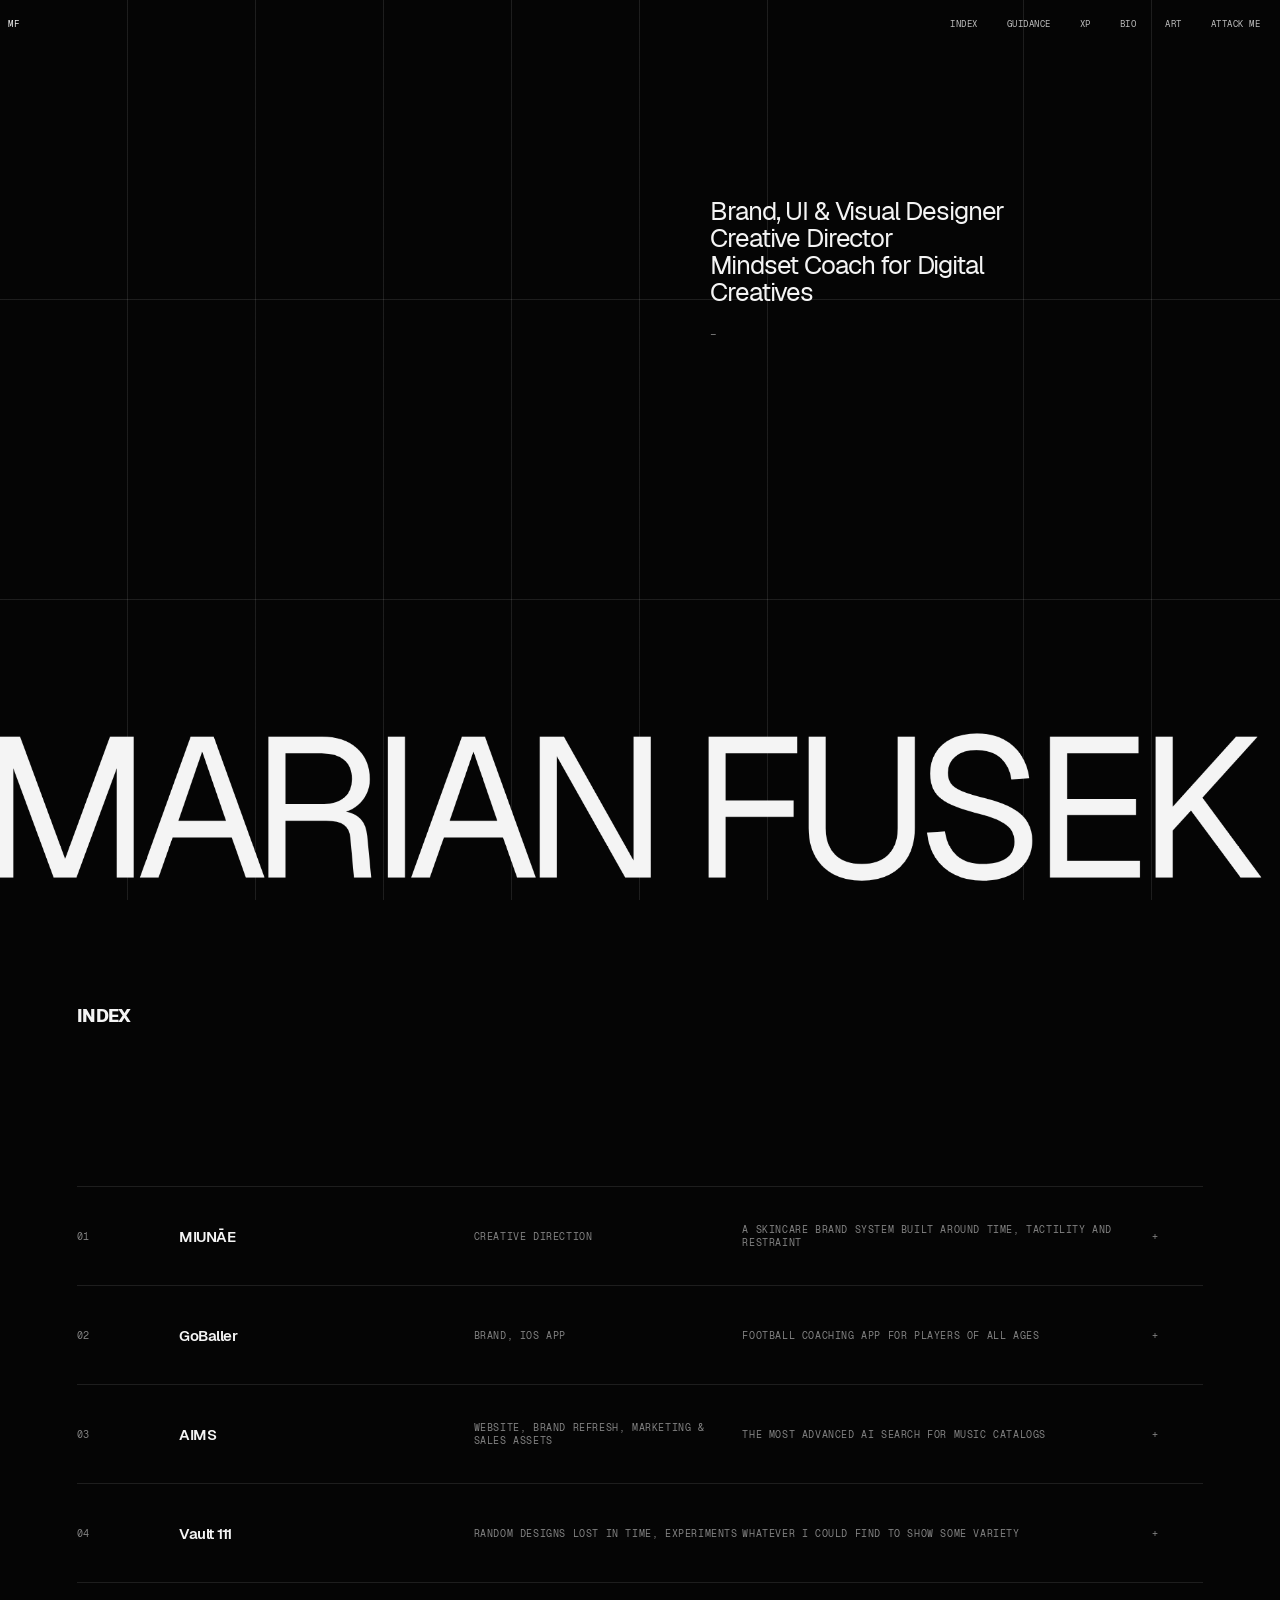
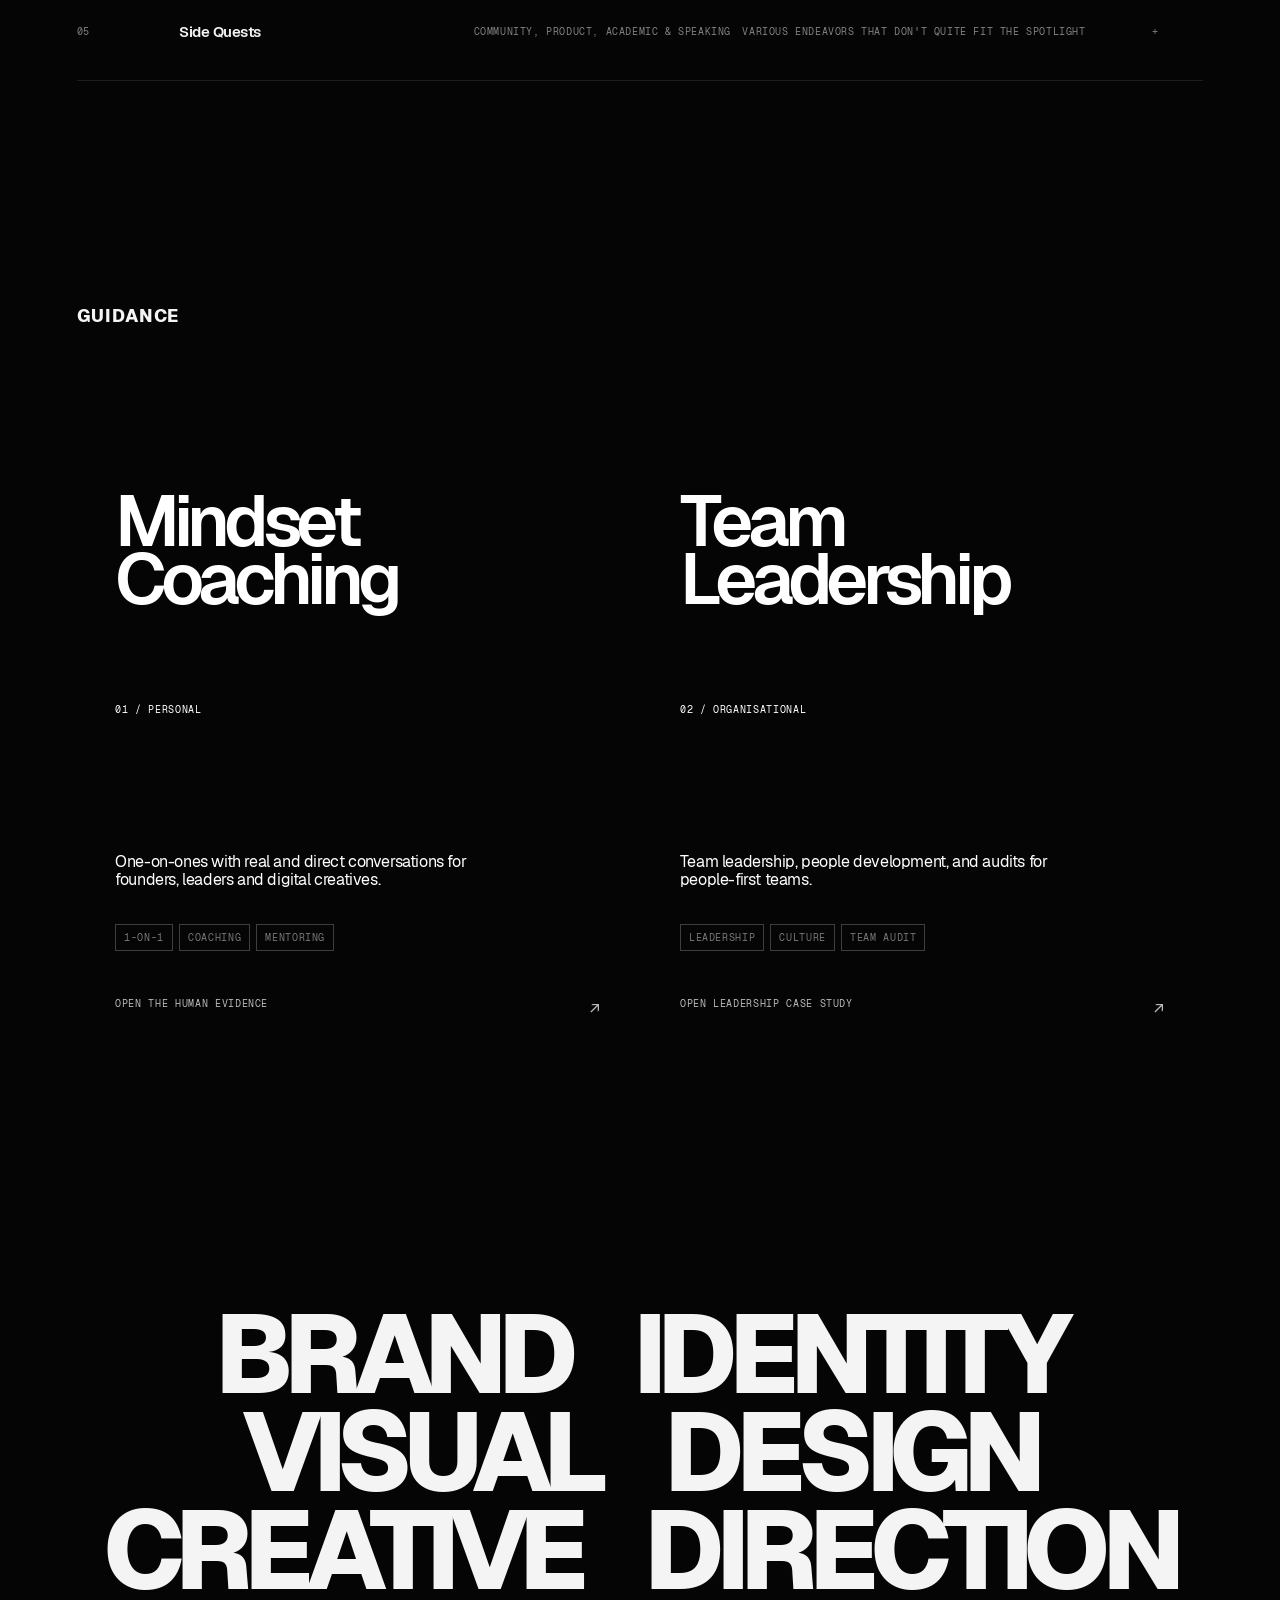
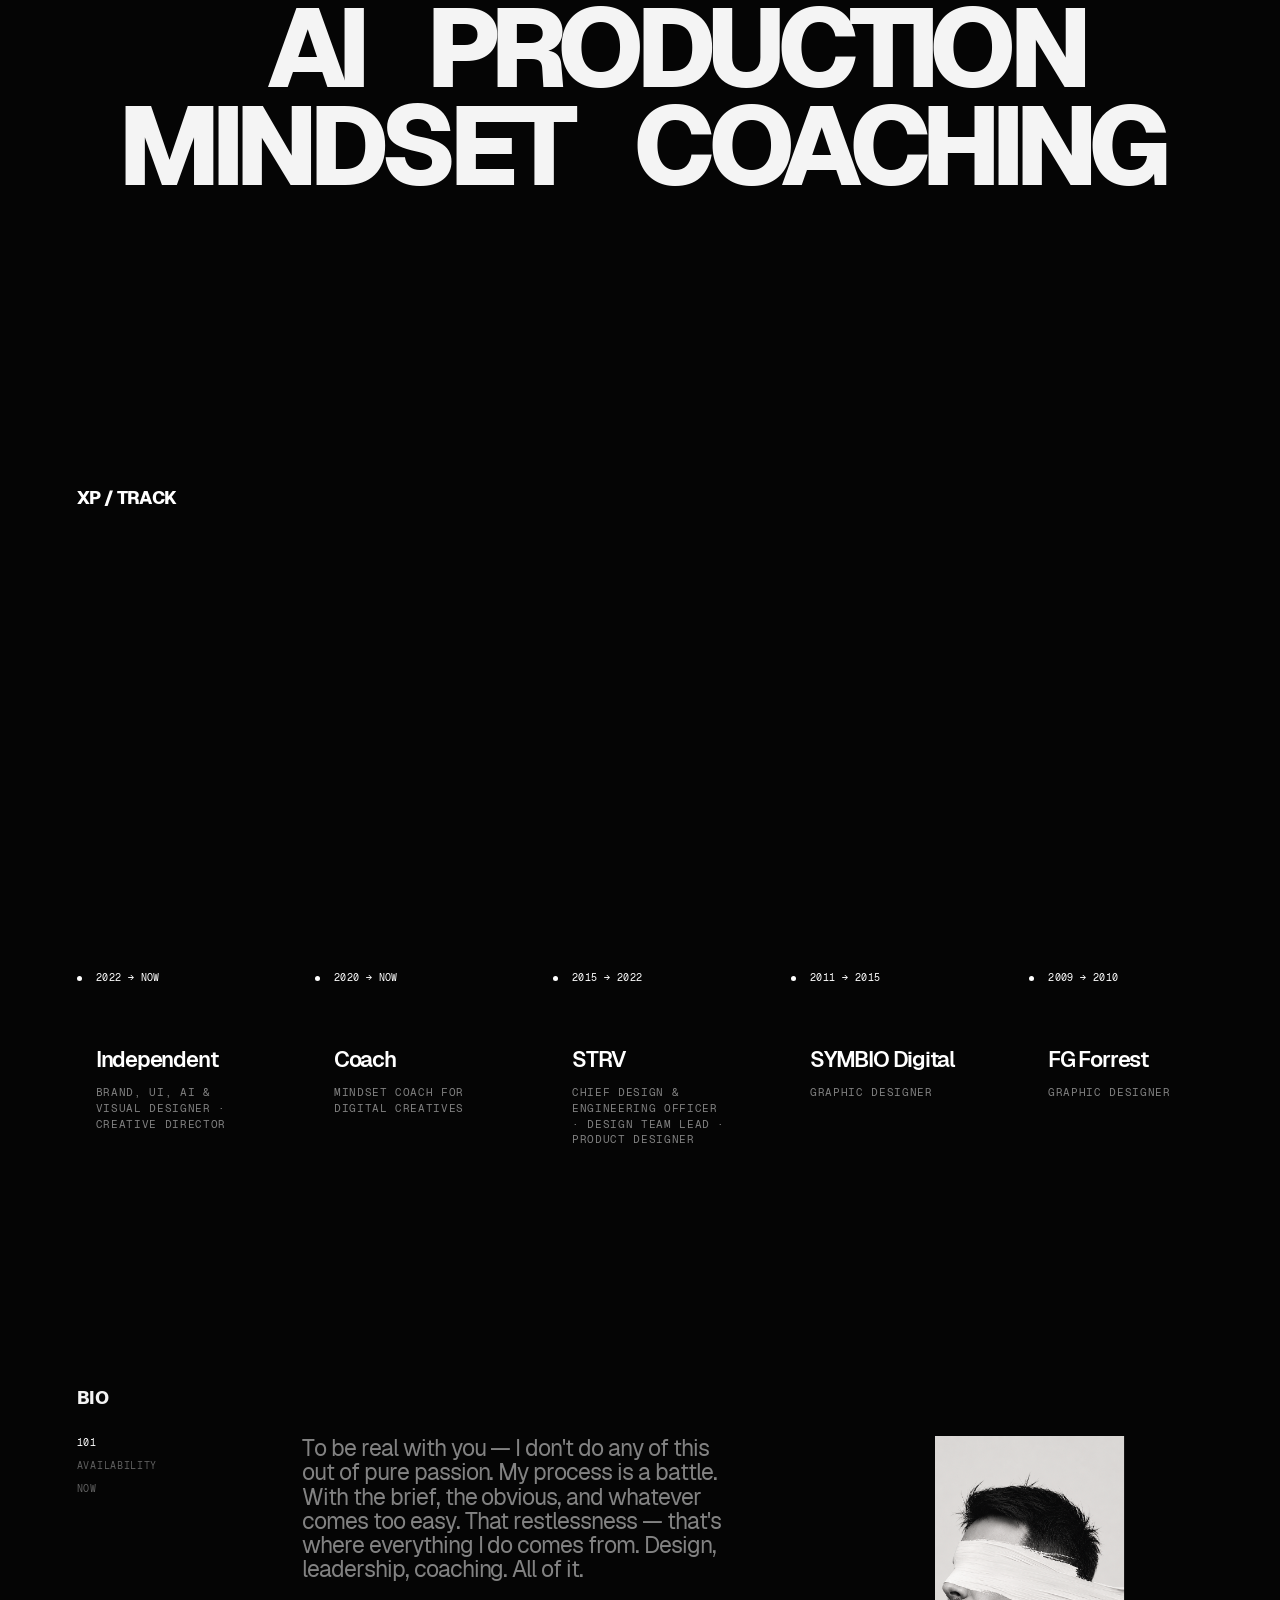
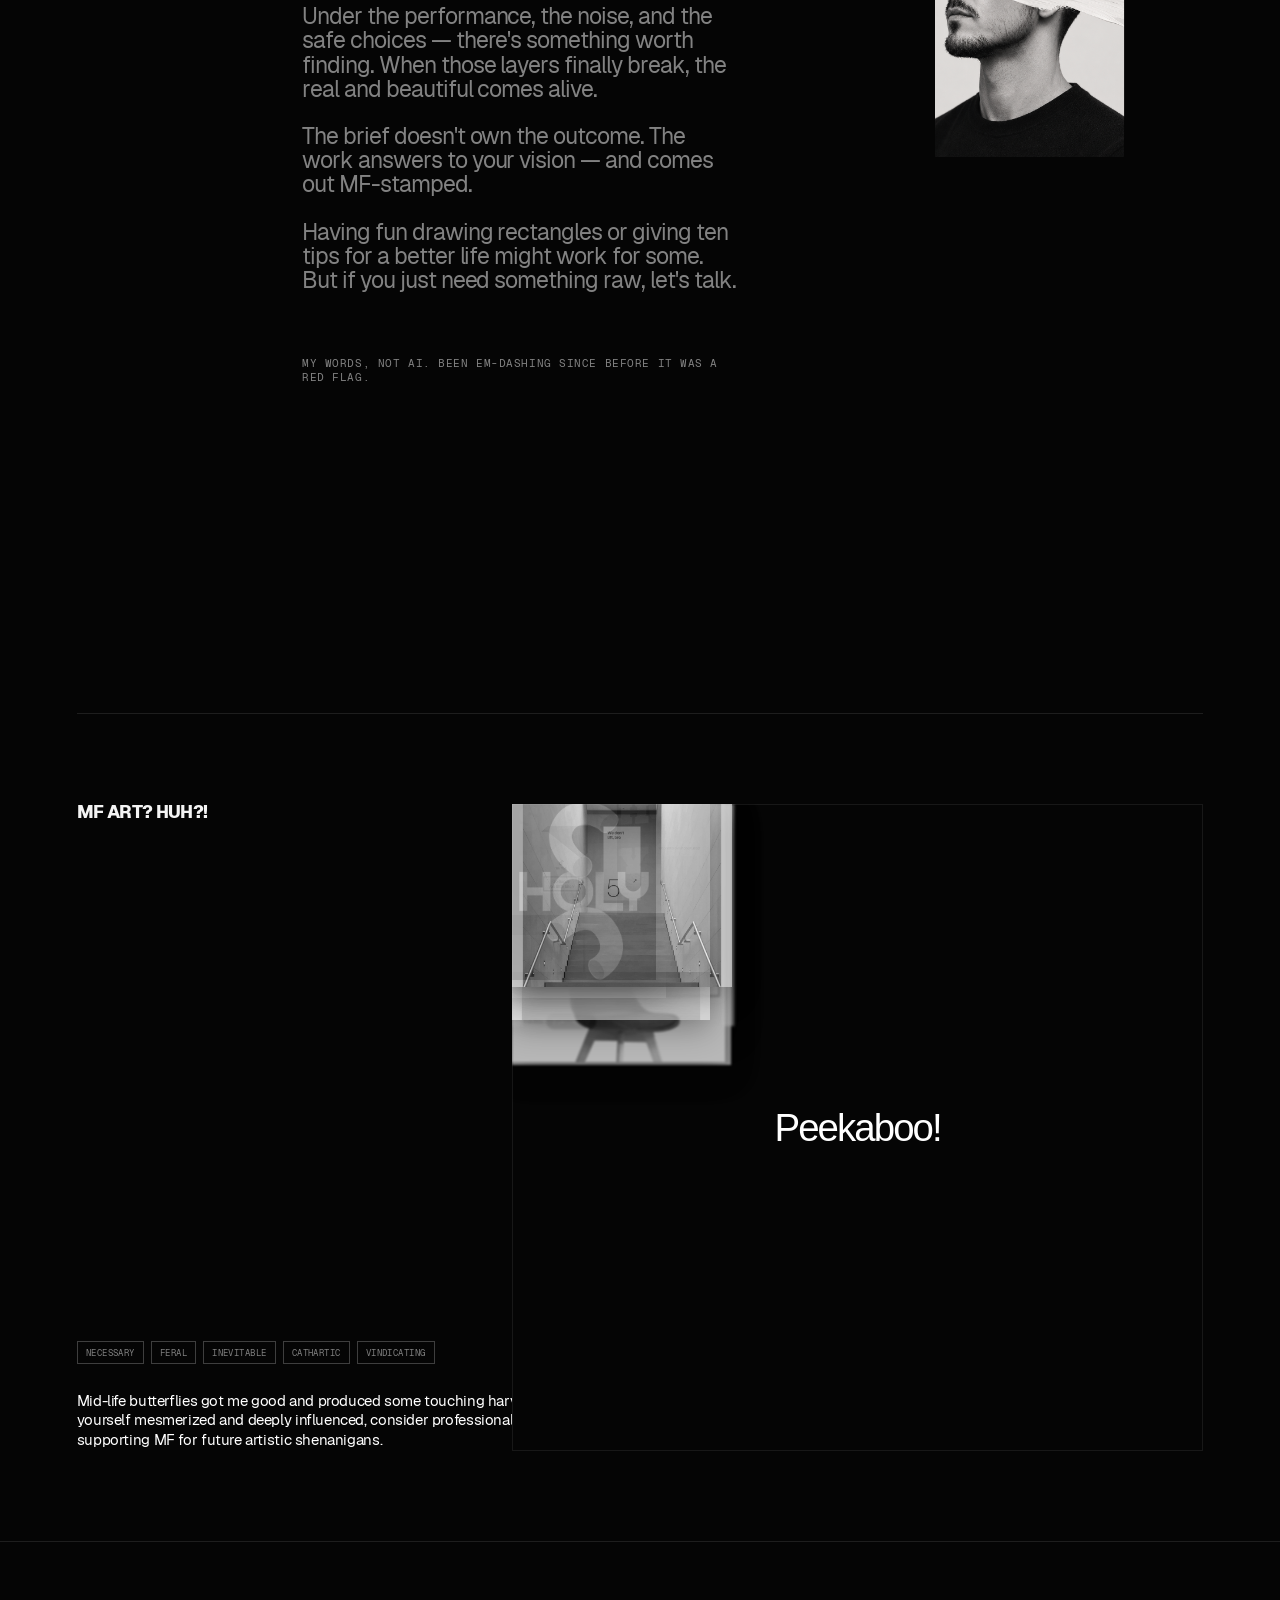
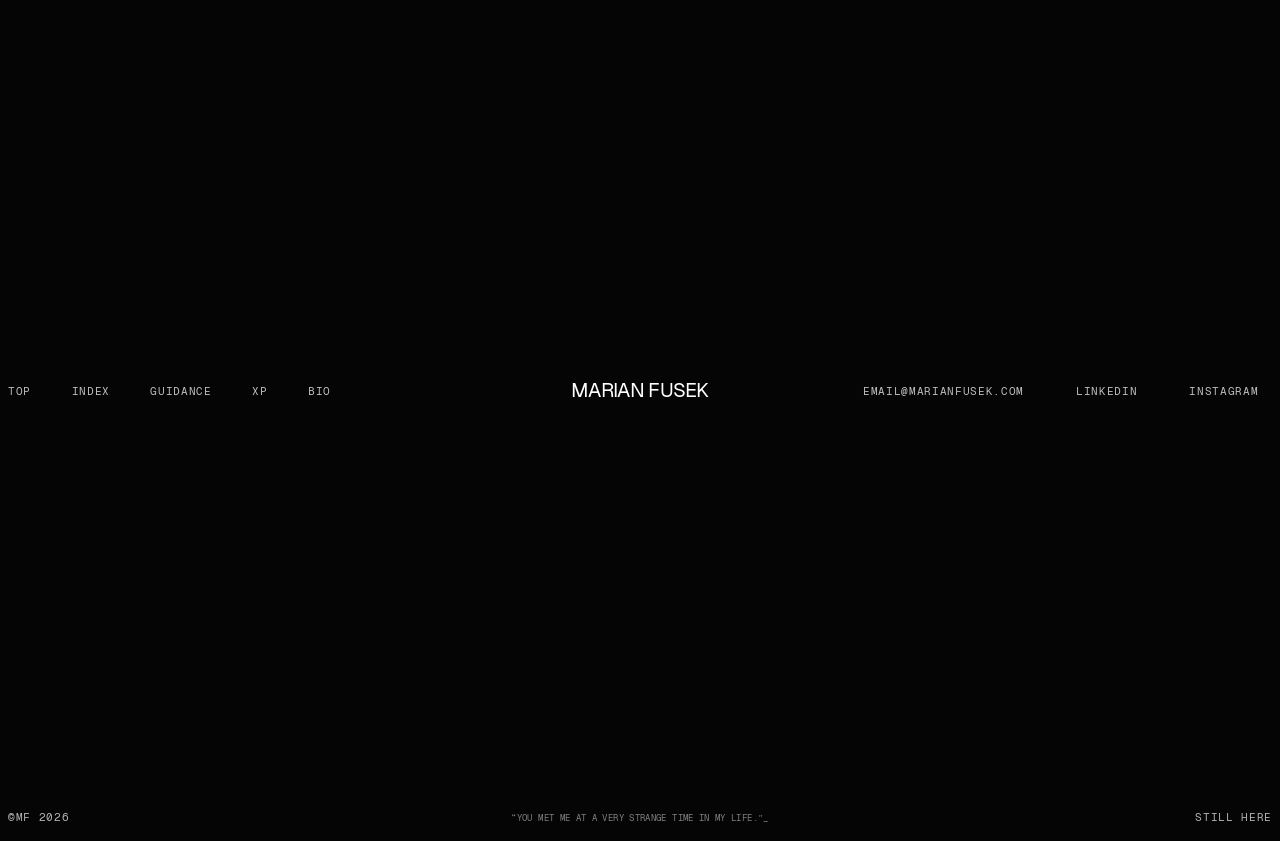
==== index.html @ 33c9184d "MC Fix 01" ====
<!DOCTYPE html>

<html lang="en">
<head>
<meta charset="utf-8"/>
<meta content="width=device-width, initial-scale=1.0" name="viewport"/><title>Marian Fusek — Creative Director, Designer &amp; Mindset Coach</title><meta content="Creative director, designer and mindset coach helping founders, leaders and digital creatives get to something real." name="description"/><link href="https://marianfusek.com/" rel="canonical"/><meta content="#000000" name="theme-color"/><meta content="Marian Fusek — Creative Director, Designer &amp; Mindset Coach" property="og:title"/><meta content="Creative director, designer and mindset coach helping founders, leaders and digital creatives get to something real." property="og:description"/><meta content="https://marianfusek.com/social/og_marian-fusek.jpg" property="og:image"/><meta content="1200" property="og:image:width"/><meta content="630" property="og:image:height"/><meta content="website" property="og:type"/><meta content="https://marianfusek.com/" property="og:url"/><meta content="en_US" property="og:locale"/><meta content="summary_large_image" name="twitter:card"/><meta content="Marian Fusek — Creative Director, Designer &amp; Mindset Coach" name="twitter:title"/><meta content="Creative director, designer and mindset coach helping founders, leaders and digital creatives get to something real." name="twitter:description"/><meta content="https://marianfusek.com/social/og_marian-fusek.jpg" name="twitter:image"/><link href="/favicon/favicon.png" rel="apple-touch-icon" sizes="512x512" type="image/png"/><link href="/site.webmanifest" rel="manifest"/>

<link href="favicon/favicon.png" rel="icon" type="image/png"/>
<link href="style.css" rel="stylesheet"/>
<script type="application/ld+json">{
  "@context": "https://schema.org",
  "@type": "Person",
  "name": "Marian Fusek",
  "url": "https://marianfusek.com/",
  "image": "https://marianfusek.com/social/marian-fusek.png",
  "jobTitle": "Creative Director, Designer and Mindset Coach",
  "sameAs": [
    "https://linkedin.com/in/marianfusek/",
    "https://instagram.com/da_marian/",
    "https://dribbble.com/marianfusek",
    "https://www.behance.net/marianfusek",
    "https://x.com/marianfusek"
  ]
}</script></head>
<body class="mf-preload-locked">
<svg style="position:absolute;width:0;height:0;overflow:hidden" xmlns="http://www.w3.org/2000/svg">
<defs>
<filter height="100%" id="motionBlur" width="140%" x="-20%" y="0%">
<fegaussianblur in="SourceGraphic" stddeviation="6 0"></fegaussianblur>
</filter>
</defs>
</svg>
<div id="mf">
<div aria-hidden="true" class="mf-loader" id="mfLoader">
<div aria-hidden="true" class="mf-loader-version">V#108</div>
<div class="mf-loader-progress" id="mfLoaderProgress">01%</div>
<div class="mf-loader-ascii" id="mfLoaderAscii">// assembling experience</div>
<div class="mf-loader-bar-track">
<div class="mf-loader-bar-fill" id="mfLoaderBar"></div>
<div aria-hidden="true" class="mf-loader-bar-grid">
<span></span><span></span><span></span><span></span><span></span>
<span></span><span></span><span></span><span></span><span></span>
</div>
</div>
<div aria-hidden="true" class="mf-loader-reveal" id="mfLoaderReveal">
<span class="mf-loader-reveal-bottom"></span>
<span class="mf-loader-reveal-middle"></span>
<span class="mf-loader-reveal-top"></span>
</div>
</div>
<div class="mf-grid" id="mfGrid"></div>
<div class="mf-intersections"></div>
<div class="mf-noise"></div>
<div class="mf-blur" id="mfBlur"></div>
<div class="mf-ascii mf-a1">++ MF / 2026</div>
<div class="mf-ascii mf-a2">signal_lost()</div>
<div class="mf-ascii mf-a3">DESIGN ≠ _____</div>
<div class="mf-ascii mf-a4">Are we simulated?</div>
<div class="mf-ascii mf-a5">1 3 5 7 ? ODD</div>
<div class="mf-ascii mf-a6">C-19</div>
<div class="mf-ascii mf-a7">5 A.M.</div>
<div class="mf-ascii mf-a8">Quiet</div>
<div class="mf-ascii mf-a9">Ask</div>
<nav class="mf-nav">
<div class="mf-nav-logo">MF</div>
<a class="mf-menu-item mf-nav-index" href="#work">Index</a>
<a class="mf-menu-item mf-nav-guidance" href="#guidance">Guidance</a>
<a class="mf-menu-item mf-nav-xp" href="#xp">XP</a>
<a class="mf-menu-item mf-nav-bio" href="#about">BIO</a>
<a class="mf-menu-item mf-nav-art" href="#artShowcase">ART</a>
<a class="mf-menu-item mf-nav-contact" href="#connect">Attack Me</a>
</nav>
<section class="mf-hero" id="heroSection">
<div class="mf-hero-info mf-reveal">
<h1>Brand, UI &amp; Visual Designer<br/>Creative Director<br/>Mindset Coach for Digital Creatives</h1>
<div class="mf-meta-row">
<span class="mf-meta-text" id="metaText"></span>
<span class="mf-meta-cursor">_</span>
</div>
</div>
<div class="mf-hero-name" id="heroName">
<span id="nameWrap">
<span class="nc n-m">M</span><span class="nc n-a1">A</span><span class="nc n-r">R</span><span class="nc n-i">I</span><span class="nc n-a2">A</span><span class="nc n-n">N</span><span class="nc n-sp"> </span><span class="nc n-f">F</span><span class="nc n-u">U</span><span class="nc n-s">S</span><span class="nc n-e">E</span><span class="nc n-k">K</span>
</span>
</div>
</section>
<section class="mf-section mf-work" id="work">
<div class="mf-index-title mf-reveal" id="indexTitle">INDEX<span aria-hidden="true" id="indexExtra"></span></div>
<div class="mf-strips">
<div class="mf-strip mf-reveal" data-img="/media/projects/miunae/01-miunae-logo.jpg" data-index="01" data-title="MIUNĀE">
<div class="mf-strip-num">01</div><div class="mf-strip-title">MIUNĀE</div><div class="mf-strip-meta">CREATIVE DIRECTION</div><div class="mf-strip-desc">A skincare brand system built around time, tactility and restraint</div><div class="mf-strip-plus">+</div><div class="mf-strip-img" style="background-image:url('/media/projects/miunae/01-miunae-logo.jpg')"></div>
</div>
<div class="mf-strip mf-reveal" data-img="https://images.unsplash.com/photo-1518005020951-eccb494ad742?auto=format&amp;fit=crop&amp;w=1600&amp;q=80" data-index="02" data-title="GoBaller">
<div class="mf-strip-num">02</div><div class="mf-strip-title">GoBaller</div><div class="mf-strip-meta">BRAND, iOS APP</div><div class="mf-strip-desc">Football coaching app for players of all ages</div><div class="mf-strip-plus">+</div><div class="mf-strip-img" style="background-image:url('https://images.unsplash.com/photo-1518005020951-eccb494ad742?auto=format&amp;fit=crop&amp;w=1600&amp;q=80')"></div>
</div>
<div class="mf-strip mf-reveal" data-img="https://images.unsplash.com/photo-1497366754035-f200968a6e72?auto=format&amp;fit=crop&amp;w=1600&amp;q=80" data-index="03" data-title="AIMS">
<div class="mf-strip-num">03</div><div class="mf-strip-title">AIMS</div><div class="mf-strip-meta">WEBSITE, BRAND REFRESH, MARKETING &amp; SALES ASSETS</div><div class="mf-strip-desc">The most advanced AI search for music catalogs</div><div class="mf-strip-plus">+</div><div class="mf-strip-img" style="background-image:url('https://images.unsplash.com/photo-1497366754035-f200968a6e72?auto=format&amp;fit=crop&amp;w=1600&amp;q=80')"></div>
</div>
<div class="mf-strip mf-reveal" data-img="/media/projects/vault/01-nofakie-1.jpg" data-index="04" data-title="Vault 111">
<div class="mf-strip-num">04</div><div class="mf-strip-title">Vault 111</div><div class="mf-strip-meta">RANDOM DESIGNS LOST IN TIME, EXPERIMENTS</div><div class="mf-strip-desc">WHATEVER I COULD FIND TO SHOW SOME VARIETY</div><div class="mf-strip-plus">+</div><div class="mf-strip-img" style="background-image:url('/media/projects/vault/01-nofakie-1.jpg')"></div>
</div>
<div class="mf-strip mf-reveal" data-img="/media/projects/side-quests/undersurface.jpg" data-index="05" data-title="Side Quests">
<div class="mf-strip-num">05</div><div class="mf-strip-title">Side Quests</div><div class="mf-strip-meta">COMMUNITY, PRODUCT, ACADEMIC &amp; SPEAKING</div><div class="mf-strip-desc">VARIOUS ENDEAVORS THAT DON'T QUITE FIT THE SPOTLIGHT</div><div class="mf-strip-plus">+</div><div class="mf-strip-img" style="background-image:url('/media/projects/side-quests/undersurface.jpg')"></div>
</div>
</div>
</section>
<section class="mf-section mf-guidance" id="guidance">
<h2 aria-label="Guidance" class="mf-guidance-title mf-reveal" id="guidanceTitle">
<span class="mf-guidance-title-outside">Gu</span><span class="mf-guidance-title-id">id<i aria-hidden="true"></i></span><span class="mf-guidance-title-outside">ance</span>
</h2>
<div class="mf-guidance-portals mf-reveal">
<button aria-label="Open Mindset Coaching reviews" class="mf-guidance-portal mf-guidance-portal-mindset" data-guidance="mindset" type="button">
<span class="mf-guidance-portal-index">01 / PERSONAL</span>
<span class="mf-guidance-portal-title">Mindset<br/>Coaching</span>
<span class="mf-guidance-portal-copy">One-on-ones with real and direct conversations for founders, leaders and digital creatives.</span>
<span class="mf-guidance-portal-tags"><i>1-on-1</i><i>coaching</i><i>mentoring</i></span>
<span aria-hidden="true" class="mf-guidance-particle-stage"><canvas class="mf-guidance-particle-canvas" data-guidance-shape="heart"></canvas></span>
<span class="mf-guidance-open-label">OPEN THE HUMAN EVIDENCE <b>↗</b></span>
</button>
<button aria-label="Open Team Leadership reviews" class="mf-guidance-portal mf-guidance-portal-leadership" data-guidance="leadership" type="button">
<span class="mf-guidance-portal-index">02 / ORGANISATIONAL</span>
<span class="mf-guidance-portal-title">Team<br/>Leadership</span>
<span class="mf-guidance-portal-copy">Team leadership, people development, and audits for people-first teams.</span>
<span class="mf-guidance-portal-tags"><i>LEADERSHIP</i><i>CULTURE</i><i>TEAM AUDIT</i></span>
<span aria-hidden="true" class="mf-guidance-particle-stage"><canvas class="mf-guidance-particle-canvas" data-guidance-shape="fourStar"></canvas></span>
<span class="mf-guidance-open-label">OPEN LEADERSHIP CASE STUDY <b>↗</b></span>
</button>
</div>
</section>
<section class="mf-section mf-practice">
<div class="mf-roll-list mf-reveal">
<div class="mf-roll"><span class="mf-roll-left">BRAND</span><span class="mf-roll-copy">I uncover a brand's one unmistakable thing, then build everything from it.</span><span class="mf-roll-right">IDENTITY</span></div>
<div class="mf-roll"><span class="mf-roll-left">VISUAL</span><span class="mf-roll-copy">Typography-driven, minimal, and deliberately off-meta.</span><span class="mf-roll-right">DESIGN</span></div>
<div class="mf-roll"><span class="mf-roll-left">CREATIVE</span><span class="mf-roll-copy">I set the vision, hold the standard, and make sure the work stays true from first sketch to final output.</span><span class="mf-roll-right">DIRECTION</span></div>
<div class="mf-roll"><span class="mf-roll-left">AI</span><span class="mf-roll-copy">I treat AI like a studio. Direction, generation, retouching, animation — start to finish.</span><span class="mf-roll-right">PRODUCTION</span></div>
<div class="mf-roll"><span class="mf-roll-left">MINDSET</span><span class="mf-roll-copy">For designers, leaders, and founders who want clarity over noise — real conversations, not frameworks.</span><span class="mf-roll-right">COACHING</span></div>
</div>
</section>
<section class="mf-section mf-xp" id="xp">
<div class="mf-xp-head">
<span class="mf-xp-plus" id="xpPlus">+1</span>
<div class="mf-timeline-label">XP / TRACK</div>
</div>
<div aria-hidden="true" class="mf-xp-shape" id="xpShape"></div>
<div class="mf-xp-track" id="timelineItems">
<article class="mf-xp-card" data-xp-effect="independent">
<div class="mf-xp-card-top"><span class="mf-xp-dot"></span><span class="mf-xp-year">2022 → NOW</span></div>
<div class="mf-xp-card-copy">
<h3 class="mf-xp-title" data-title="Independent">Independent</h3>
<p class="mf-xp-desc">Brand, UI, AI &amp; Visual Designer · Creative Director</p>
<p class="mf-xp-hover">Currently: MIUNĀE.com [bottles, boxes, print, web, socials, vids, tons of AI... gee]</p>
</div>
</article>
<article class="mf-xp-card" data-xp-effect="coach">
<div class="mf-xp-card-top"><span class="mf-xp-dot"></span><span class="mf-xp-year">2020 → NOW</span></div>
<div class="mf-xp-card-copy">
<h3 class="mf-xp-title" data-title="Coach">Coach</h3>
<p class="mf-xp-desc">Mindset coach for digital creatives</p>
<p class="mf-xp-hover">A certified coach handling the deep mental stuff, with a strong grip on digital.</p>
</div>
</article>
<article class="mf-xp-card" data-xp-effect="strv">
<div class="mf-xp-card-top"><span class="mf-xp-dot"></span><span class="mf-xp-year">2015 → 2022</span></div>
<div class="mf-xp-card-copy">
<h3 class="mf-xp-title" data-title="STRV">STRV</h3>
<p class="mf-xp-desc">Chief Design &amp; Engineering Officer · Design Team Lead · Product Designer</p>
<p class="mf-xp-hover">&amp; also some HR, RSS mngmnt, public talks, whining that I'm busy...</p>
</div>
</article>
<article class="mf-xp-card" data-xp-effect="symbio">
<div class="mf-xp-card-top"><span class="mf-xp-dot"></span><span class="mf-xp-year">2011 → 2015</span></div>
<div class="mf-xp-card-copy">
<h3 class="mf-xp-title" data-title="SYMBIO Digital">SYMBIO Digital</h3>
<p class="mf-xp-desc">Graphic Designer</p>
<p class="mf-xp-hover">If there was a corporate in Czechia, I probably messed with it.</p>
</div>
</article>
<article class="mf-xp-card" data-xp-effect="fg">
<div class="mf-xp-card-top"><span class="mf-xp-dot"></span><span class="mf-xp-year">2009 → 2010</span></div>
<div class="mf-xp-card-copy">
<h3 class="mf-xp-title" data-title="FG Forrest">FG Forrest</h3>
<p class="mf-xp-desc">Graphic Designer</p>
<p class="mf-xp-hover">Got in with “zero” XP. Got to edit president's office website graphics on the first day.</p>
</div>
</article>
</div>
</section>
<section class="mf-section mf-about" id="about">
<div class="mf-about-title mf-reveal"><span class="bio-letter bio-b">B</span><span class="bio-letter bio-i">I</span><span class="bio-letter bio-o">O</span></div>
<nav aria-label="BIO sections" class="mf-bio-menu mf-reveal">
<button aria-selected="true" class="mf-bio-menu-item is-active" data-bio-tab="101" type="button">101</button>
<button aria-selected="false" class="mf-bio-menu-item" data-bio-tab="availability" type="button">Availability</button>
<button aria-selected="false" class="mf-bio-menu-item" data-bio-tab="now" type="button">Now</button>
</nav>
<div class="mf-about-layout">
<div class="mf-about-text mf-reveal">
<div class="mf-bio-panels" id="mfBioPanels">
<article aria-hidden="false" class="mf-bio-panel is-active" data-bio-panel="101">
<p>To be real with you — I don't do any of this out of pure passion. My process is a battle. With the brief, the obvious, and whatever comes too easy. That restlessness — that's where everything I do comes from. Design, leadership, coaching. All of it.</p>
<p>Under the performance, the noise, and the safe choices — there's something worth finding. When those layers finally break, the real and beautiful comes alive.</p>
<p>The brief doesn't own the outcome. The work answers to your vision — and comes out MF-stamped.</p>
<p>Having fun drawing rectangles or giving ten tips for a better life might work for some. But if you just need something raw, let's talk.</p>
<div class="mf-about-note">My words, not AI. Been em-dashing since before it was a red flag.</div>
</article>
<article aria-hidden="true" class="mf-bio-panel" data-bio-panel="availability">
<p>I'm open to freelance projects and jobs in design, leadership and coaching. Would enjoy even a combo of all these together. Or even doing nothing and get paid – I got things to create for myself.</p>
<p>Also, please, dear human, approach me if you appreciate that weird playful bitterness that I push in between the lines all over this website. If you need a quiet designer number 13, who will manage an established design system and do research to push page conversions from 3.1% to 5%, wrong address.</p>
<p>In design I like brand systems, but also small projects, visual refreshes, consultations and reviews. When it comes to leadership, I like to focus on people development, team processes, establishing team culture in a start up environment. Surprise me! Lastly, coaching is sewn into everything I do. I have a proven track of being the guy people go to when they really need help. Be it design, leadership or a personal issue, I can be there for them.</p>
<div class="mf-about-note">I work remote but am open to relocation – extra interest in New Zealand, South Korea, Japan and EU Nordic countries.</div>
</article>
<article aria-hidden="true" class="mf-bio-panel" data-bio-panel="now">
<p>CCO / Creative at <a href="https://www.miunae.com" rel="noopener" target="_blank">MIUNĀE</a> – Skincare.</p>
<p>I designed the first brand idea that over half a year grew into a trademarked logo and symbol – approved, manufactured and sold bottles and boxes. Complete Instagram presence, print materials, marketing videos, AI production... the list goes on. All on brand. Majority of all this in tandem with <a href="https://lindakrestanova.com" rel="noopener" target="_blank">Linda Krestanova</a> – CBO / Brand.</p>
<div class="mf-about-note">Currently exploring and working from Da Nang – Vietnam.</div>
</article>
</div>
</div>
<div class="mf-photo-wrap mf-reveal">
<img alt="Marian Fusek, creative director, designer and mindset coach" class="mf-photo-card" decoding="async" loading="lazy" onerror="this.onerror=null;this.src='./media/marian-fusek.png';" src="/media/marian-fusek.png"/>
</div>
</div>
</section>
<section class="mf-section mf-art-showcase" id="artShowcase">
<div class="mf-art-showcase-inner">
<div class="mf-art-showcase-copy">
<h2>MF ART!</h2>
<div class="mf-art-showcase-bottom">
<div class="mf-art-showcase-tags"><span>necessary</span><span>feral</span><span>inevitable</span><span>cathartic</span><span>vindicating</span></div>
<p>Mid-life butterflies got me good and produced some touching harvest. If you catch yourself mesmerized and deeply influenced, consider professional help and supporting MF for future artistic shenanigans.</p>
</div>
</div>
<button aria-label="Expand MF ART gallery" class="mf-art-preview-frame" id="mfArtButton" type="button">
<div aria-hidden="true" class="mf-art-mini-world" id="mfArtMiniWorld"></div>
<div aria-hidden="true" class="mf-art-mini-intro">
<h3>Peekaboo!</h3>
</div>
</button>
</div>
</section>
<footer class="mf-footer mf-reveal" id="connect">
<div class="mf-footer-inner">
<div class="mf-footer-name" id="footerName">Marian Fusek</div>
<div class="mf-footer-links"><a class="mf-menu-item mf-footer-top" href="#" id="footerTop">Top</a><a class="mf-menu-item" href="#work">Index</a><a class="mf-menu-item" href="#guidance">Guidance</a><a class="mf-menu-item" href="#xp">XP</a><a class="mf-menu-item" href="#about">BIO</a></div>
<div class="mf-footer-contact"><a class="mf-menu-item" href="mailto:email@marianfusek.com" rel="noopener" target="_blank">email@marianfusek.com</a><a class="mf-menu-item" href="https://www.linkedin.com/in/marianfusek/" rel="noopener" target="_blank">LinkedIn</a><a class="mf-menu-item" href="https://www.instagram.com/da_marian/" rel="noopener" target="_blank">Instagram</a></div>
</div>
<div class="mf-footer-typewriter" id="twContainer"><span class="mf-tw-text" id="twText"></span><span class="mf-tw-cursor" id="twCursor">_</span></div>
<div class="mf-footer-bottom"><div>©MF 2026</div><div>Still here</div></div>
</footer>
<div aria-hidden="true" class="mf-guidance-overlay" id="mfGuidanceOverlay">
<div class="mf-guidance-overlay-top">
<span class="mf-guidance-overlay-logo">MF</span>
<span class="mf-guidance-overlay-kicker" id="mfGuidanceKicker">GUIDANCE / 01</span>
<button aria-label="Close Guidance reviews" class="mf-guidance-close" type="button"><span></span><span></span></button>
</div>
<aside class="mf-guidance-overlay-aside">
<h2 id="mfGuidanceOverlayTitle">Mindset<br/>Coaching</h2>
<p id="mfGuidanceOverlayIntro"></p>
<div class="mf-guidance-review-nav" id="mfGuidanceReviewNav"></div>
</aside>
<main class="mf-guidance-reviews" id="mfGuidanceReviews" tabindex="-1"></main>
</div>
<div aria-hidden="true" class="mf-overlay" id="mfOverlay">
<div class="mf-project-shell">
<aside aria-live="polite" class="mf-project-info">
<div class="mf-project-info-inner">
<div class="mf-project-index" id="projectIndex">PROJECT 01</div>
<h2 class="mf-project-title" id="projectTitle">MIUNĀE</h2>
<p class="mf-project-intro" id="projectIntro"></p>
<div class="mf-project-section mf-project-scope-block">
<h3>SCOPE</h3>
<p id="projectScope"></p>
</div>
<div class="mf-project-bottom-copy">
<div class="mf-project-section">
<h3>CONTEXT</h3>
<p class="mf-project-long" id="projectContext"></p>
</div>
<div class="mf-project-section">
<h3>APPROACH</h3>
<p class="mf-project-long" id="projectApproach"></p>
</div>
</div>
</div>
</aside>
<div aria-label="Project image gallery" class="mf-project-gallery" id="projectGallery" tabindex="0">
<div class="mf-project-slides" id="projectSlides"></div>
</div>
</div>
<div aria-hidden="true" class="mf-project-controls-hint" id="projectControlsHint">↑ ↓ [ESC]  –  And your free will</div>
<div class="mf-project-counter" id="projectCounter">01 / 04</div>
<button aria-label="Close project" class="mf-close" type="button">
<span></span><span></span>
</button>
</div>
<div aria-hidden="true" class="mf-art-overlay" id="mfArtOverlay">
<div aria-hidden="true" class="mf-art-runtime-loader" id="mfArtRuntimeLoader"><div class="mf-loader-progress">00%</div><div class="mf-loader-bar-track"><div class="mf-loader-bar-fill"></div></div><div class="mf-loader-ascii">// loading MF art</div></div>
<div aria-hidden="true" class="mf-art-particles" id="mfArtParticles"></div>
<div aria-label="Draggable infinite art gallery" class="mf-art-world" id="mfArtWorld"></div>
<div class="mf-art-intro" id="mfArtIntro">
<h2>Behold... art!</h2>
<p>Gave myself a challenge – 1 picture a day for 30 days. Each delicate art piece was made hella quick to let the mind go weee, not the perfectionist in meee.</p>
<p class="mf-art-supporter">To you, the supporter that maybe buys the art – such a mf piece of a great human you are! We need more of you out there.</p>
<div class="mf-art-actions">
<a class="mf-art-cta" href="https://www.redbubble.com/people/Ninlei/shop" rel="noopener" target="_blank">BUY MF ART ON REDBUBBLE</a>
<button class="mf-art-cta" id="mfHouseButton" type="button">SUPPORT MF ART DIRECTLY</button>
</div>
</div>
<button aria-label="Close art gallery" class="mf-art-close" id="mfArtClose" type="button"><span></span><span></span></button>
<div class="mf-art-hint">DRAG TO EXPLORE</div>
</div>
<div aria-hidden="true" class="mf-art-preview" id="mfArtPreview">
<img alt="Expanded artwork" decoding="async" id="mfArtPreviewImage"/>
<button aria-label="Close artwork preview" class="mf-art-preview-close" id="mfArtPreviewClose" type="button"><span></span><span></span></button>
</div>
<div aria-hidden="true" class="mf-donation-overlay" id="mfDonationOverlay">
<div aria-hidden="true" class="mf-donation-particles" id="mfDonationParticles"></div>
<div class="mf-donation-card">
<iframe height="712" id="kofiframe" src="https://ko-fi.com/marianfusek/?hidefeed=true&amp;widget=true&amp;embed=true&amp;preview=true" style="border:none;width:100%;padding:0;background:#f9f9f9;" title="marianfusek"></iframe>
</div>
<button aria-label="Close donation" class="mf-donation-close" id="mfDonationClose" type="button"><span></span><span></span></button>
</div>
<script defer="" src="https://cdn.jsdelivr.net/npm/gsap@3.13.0/dist/gsap.min.js"></script>
<script defer="" src="https://cdn.jsdelivr.net/npm/p5@1.11.8/lib/p5.min.js"></script>
<script defer="" src="script.js"></script>
</div>
</body>
</html>
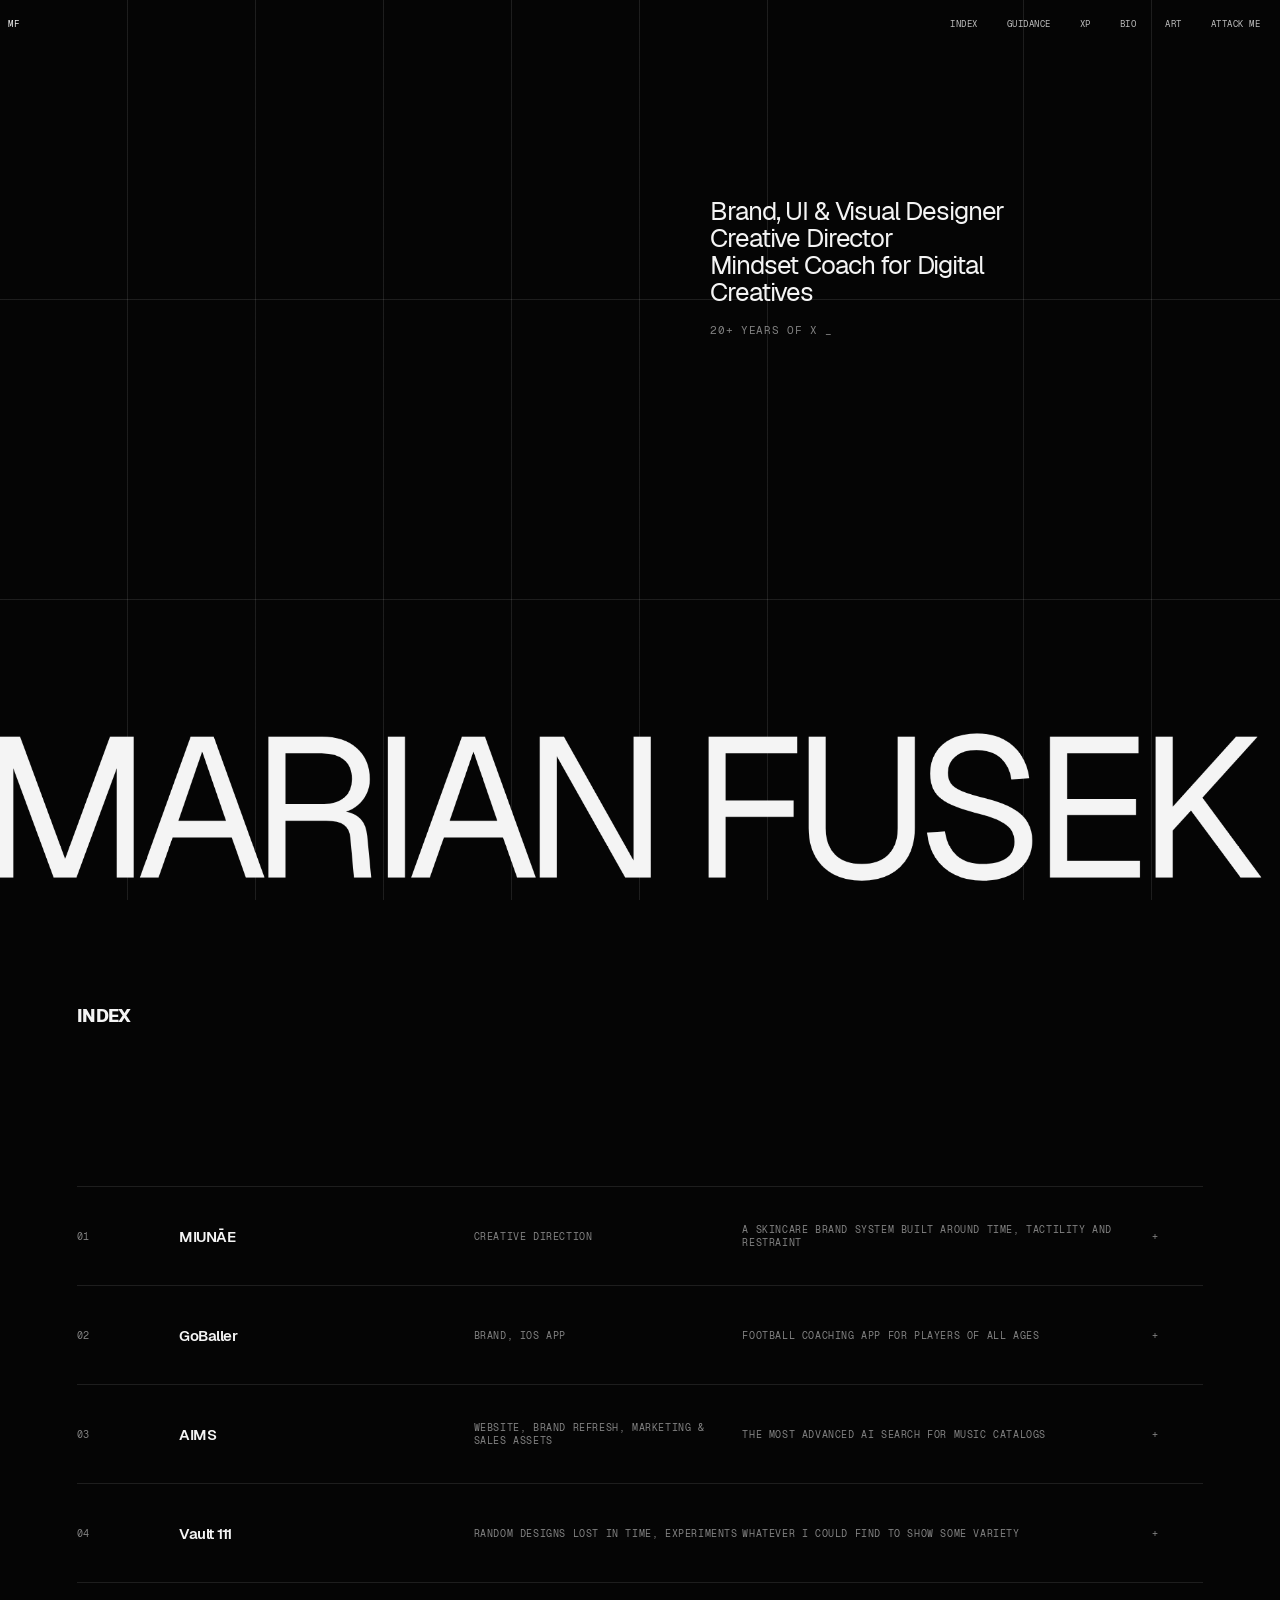
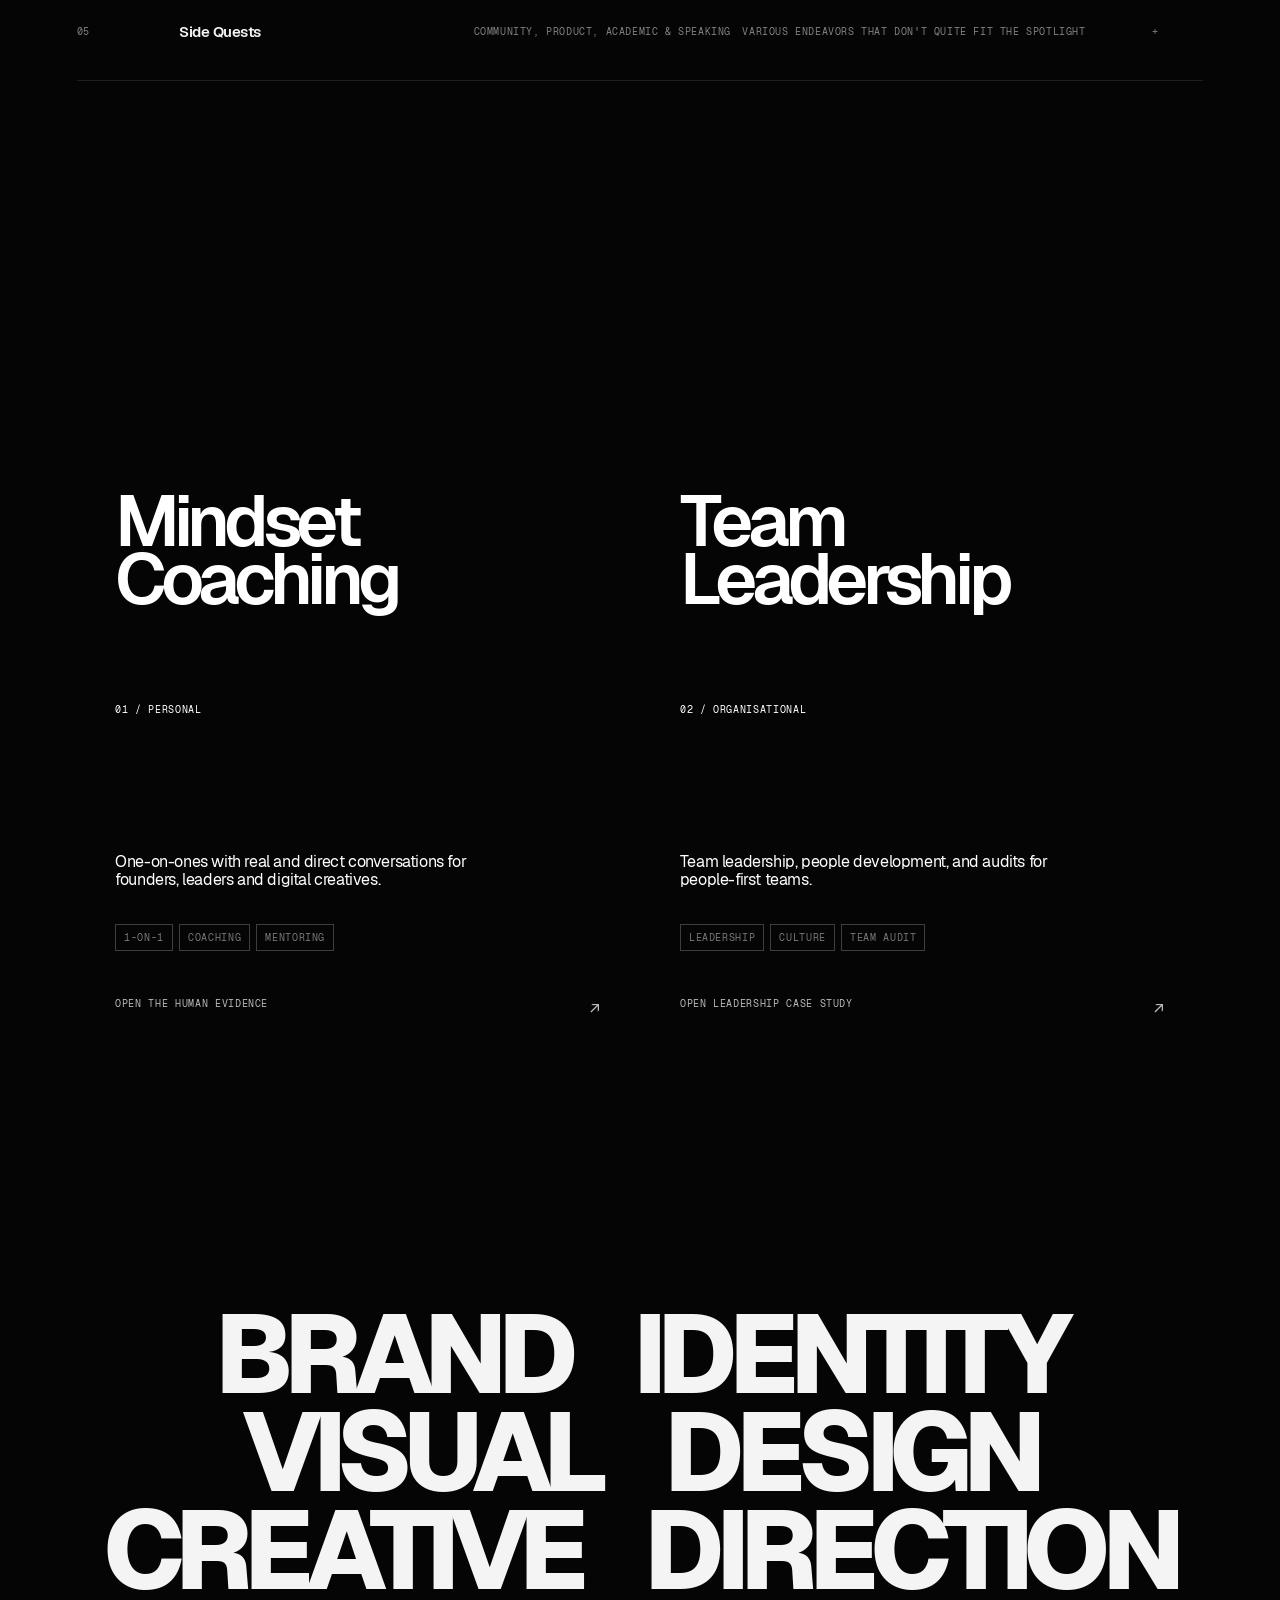
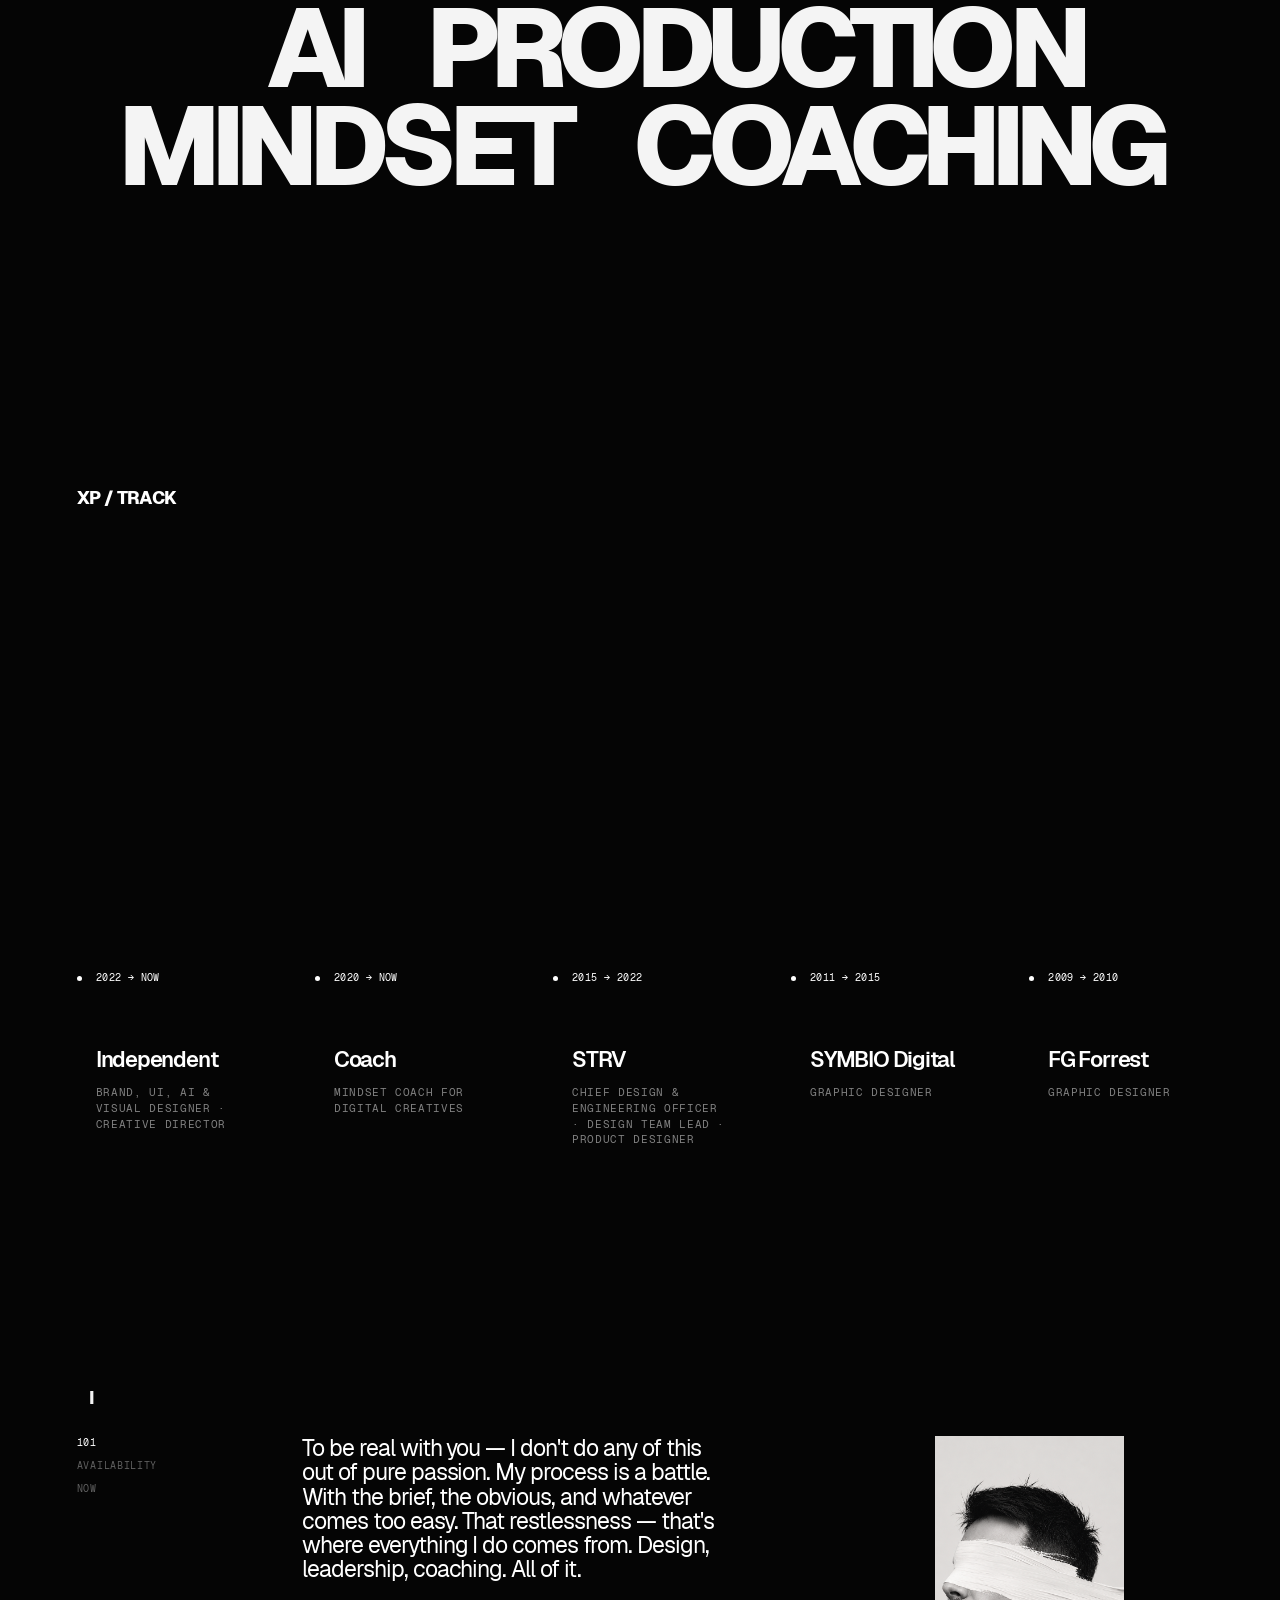
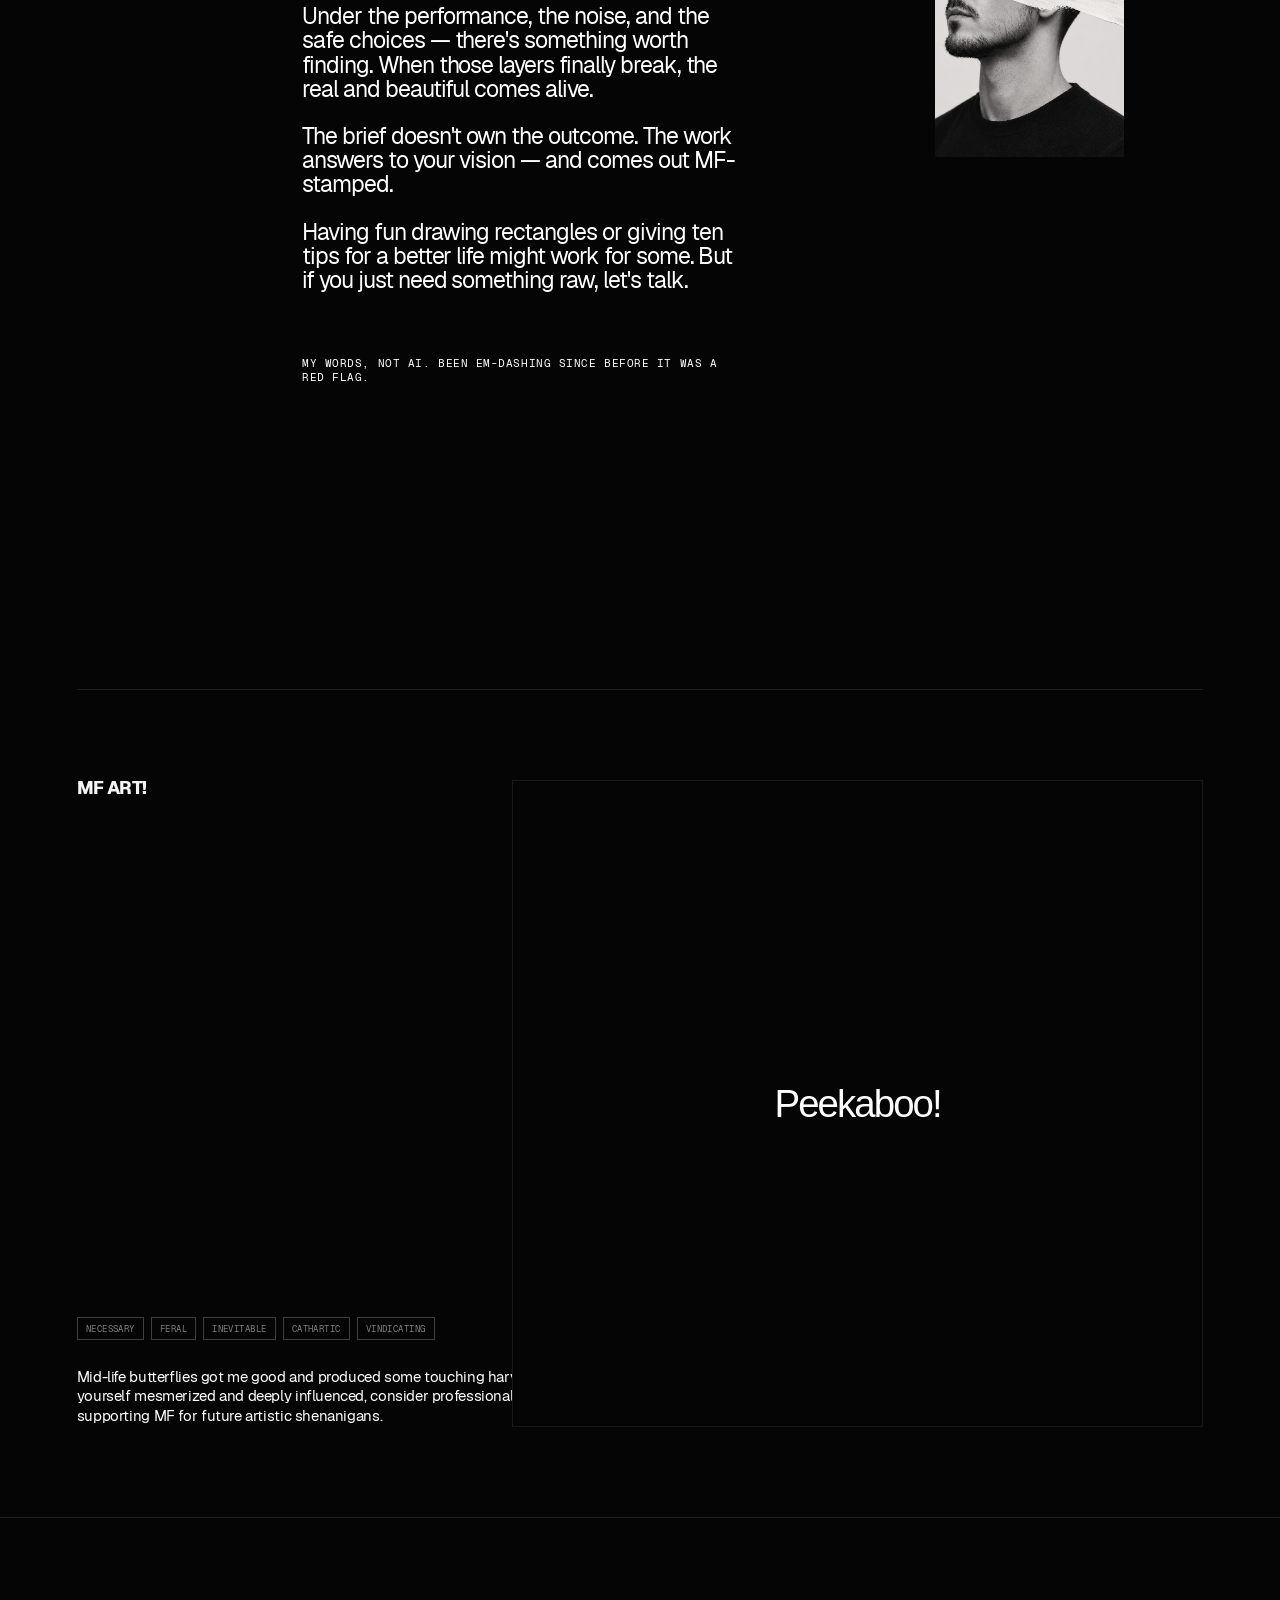
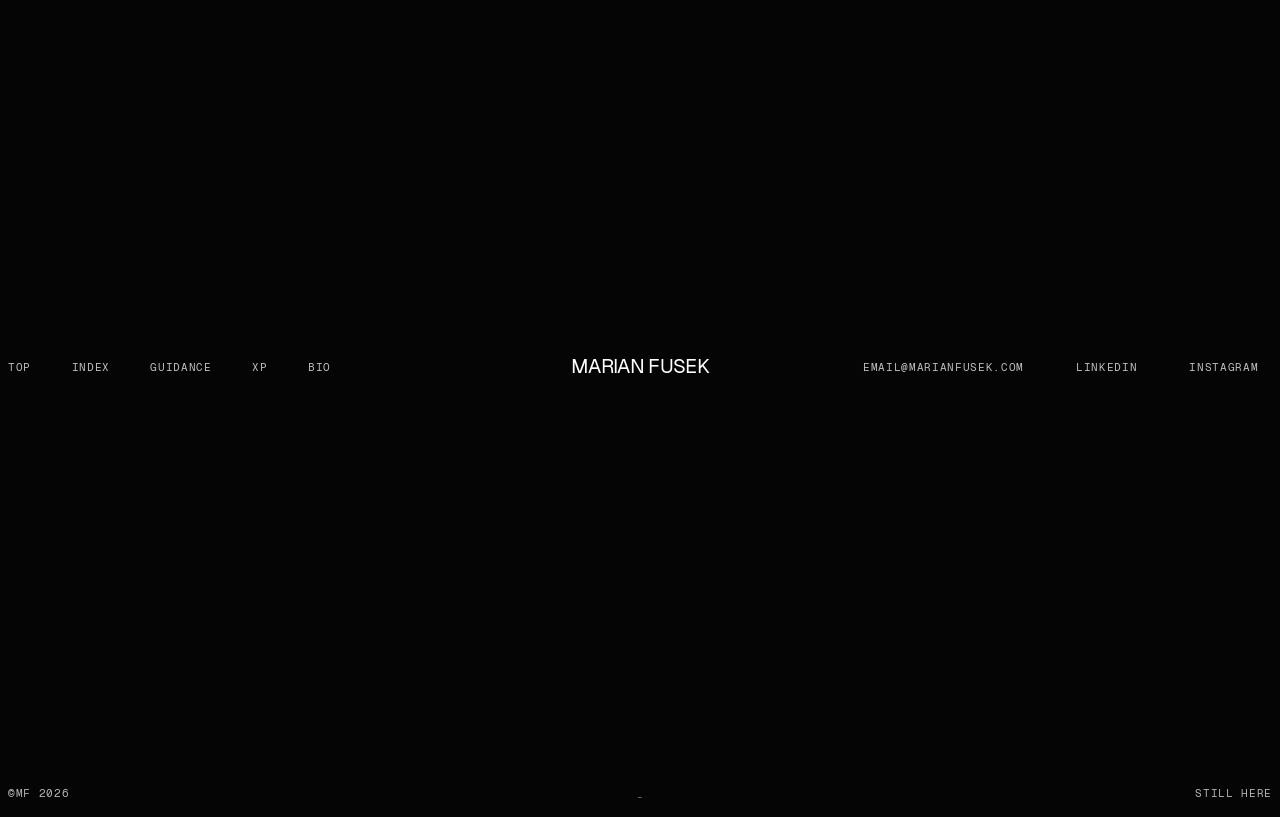
==== commit c34635f9: "ART, MC" ====
--- a/index.html
+++ b/index.html
@@ -32,7 +32,7 @@
 </svg>
 <div id="mf">
 <div aria-hidden="true" class="mf-loader" id="mfLoader">
-<div aria-hidden="true" class="mf-loader-version">V#108</div>
+<div aria-hidden="true" class="mf-loader-version">V#111</div>
 <div class="mf-loader-progress" id="mfLoaderProgress">01%</div>
 <div class="mf-loader-ascii" id="mfLoaderAscii">// assembling experience</div>
 <div class="mf-loader-bar-track">
--- a/style.css
+++ b/style.css
@@ -12460,3 +12460,210 @@
     padding-top:10svh !important;
   }
 }
+
+
+/* ============================================================
+   V#109 — Mindset long-review width relief, fixed duration baseline
+   ============================================================ */
+@media (min-width:1025px) {
+  /* Duration text returns to the exact bottom rhythm of the reviewer submenu. */
+  .mf-guidance-overlay.is-mindset .mf-guidance-engagement {
+    bottom:28px !important;
+  }
+
+  /* Reserve a protected visual band above the duration label. This does not
+     move the label and does not introduce an inner scroll area. */
+  .mf-guidance-overlay.is-mindset .mf-guidance-review-content {
+    padding-bottom:82px !important;
+    box-sizing:border-box !important;
+    transition:margin-left .5s var(--ease),width .5s var(--ease) !important;
+  }
+
+  /* All Mindset review copy is intentionally a little larger than V108. */
+  .mf-guidance-overlay.is-mindset .mf-guidance-review-universal p {
+    font-size:clamp(14px,.98vw,18px) !important;
+    line-height:1.31 !important;
+  }
+
+  .mf-guidance-overlay.is-mindset .mf-guidance-review-universal .mf-guidance-person-wrap {
+    transition:transform .5s var(--ease) !important;
+    will-change:transform;
+  }
+
+  /* Only a review that approaches the protected duration band receives these
+     classes. Copy and portrait move left together; copy width grows by the
+     same amount, so the right edge and all bottom controls remain fixed. */
+  .mf-guidance-overlay.is-mindset .mf-guidance-review-universal.is-width-fit-1 {
+    --mf-review-width-relief:clamp(20px,2.2vw,42px);
+  }
+  .mf-guidance-overlay.is-mindset .mf-guidance-review-universal.is-width-fit-2 {
+    --mf-review-width-relief:clamp(38px,4vw,76px);
+  }
+  .mf-guidance-overlay.is-mindset .mf-guidance-review-universal.is-width-fit-3 {
+    --mf-review-width-relief:clamp(58px,6vw,112px);
+  }
+  .mf-guidance-overlay.is-mindset .mf-guidance-review-universal:is(.is-width-fit-1,.is-width-fit-2,.is-width-fit-3) .mf-guidance-person-wrap {
+    transform:translateX(calc(-1 * var(--mf-review-width-relief))) !important;
+  }
+  .mf-guidance-overlay.is-mindset .mf-guidance-review-universal:is(.is-width-fit-1,.is-width-fit-2,.is-width-fit-3) .mf-guidance-review-content {
+    margin-left:calc(-1 * var(--mf-review-width-relief)) !important;
+    width:calc(100% + var(--mf-review-width-relief)) !important;
+  }
+}
+
+/* ============================================================
+   V#110 — restore protected short-height submenu + width-only review fit
+   ============================================================ */
+@media (min-width:1025px) {
+  /* Keep the duration line pinned to the overlay viewport baseline rather than
+     to the changing review-content height. Only the settled review shows it. */
+  .mf-guidance-overlay.is-mindset .mf-guidance-engagement {
+    position:fixed !important;
+    left:calc(24vw + clamp(210px,18vw,300px) + clamp(42px,5vw,88px)) !important;
+    right:clamp(34px,4.4vw,80px) !important;
+    bottom:30px !important;
+    opacity:0 !important;
+    visibility:hidden !important;
+  }
+  .mf-guidance-overlay.is-mindset .mf-guidance-review-universal.is-in-view .mf-guidance-engagement {
+    opacity:1 !important;
+    visibility:visible !important;
+  }
+
+  /* V109's permanent bottom padding altered the approved vertical geometry.
+     Collision protection is handled by measurement and width relief instead. */
+  .mf-guidance-overlay.is-mindset .mf-guidance-review-content {
+    padding-bottom:0 !important;
+  }
+
+  /* Slightly larger baseline copy for every Mindset review. It never shrinks. */
+  .mf-guidance-overlay.is-mindset .mf-guidance-review-universal p {
+    font-size:clamp(14px,1vw,18px) !important;
+    line-height:1.31 !important;
+  }
+
+  /* Short-height fallback: retain the active row at the approved bottom snap.
+     Opening it reveals the full list and temporarily hides only the description. */
+  .mf-guidance-overlay.is-mindset.is-compact-review-nav .mf-guidance-review-nav button {
+    display:none !important;
+  }
+  .mf-guidance-overlay.is-mindset.is-compact-review-nav .mf-guidance-review-nav button.is-active {
+    display:grid !important;
+  }
+  .mf-guidance-overlay.is-mindset.is-compact-review-nav .mf-guidance-review-nav button.is-active::after {
+    content:"↓";
+    position:absolute;
+    right:9px;
+    top:50%;
+    transform:translateY(-50%);
+    color:rgba(255,255,255,.72);
+    font:400 10px/1 "Geist Mono",monospace;
+    pointer-events:none;
+  }
+  .mf-guidance-overlay.is-mindset.is-compact-review-nav .mf-guidance-review-nav button.is-active > span:nth-child(3) {
+    opacity:0 !important;
+  }
+  .mf-guidance-overlay.is-mindset.is-compact-review-nav.is-review-nav-open .mf-guidance-overlay-aside > p {
+    visibility:hidden !important;
+  }
+  .mf-guidance-overlay.is-mindset.is-compact-review-nav.is-review-nav-open .mf-guidance-review-nav button {
+    display:grid !important;
+  }
+  .mf-guidance-overlay.is-mindset.is-compact-review-nav.is-review-nav-open .mf-guidance-review-nav button.is-active::after {
+    content:"↑";
+  }
+  .mf-guidance-overlay.is-mindset.is-compact-review-nav.is-review-nav-open .mf-guidance-review-nav button.is-active > span:nth-child(3) {
+    opacity:1 !important;
+  }
+}
+
+/* ============================================================
+   V#111 — stable Mindset geometry + short-screen ART containment
+   ============================================================ */
+@media (min-width:1025px) {
+  /* Restore the duration label to the review's own bottom baseline. This is
+     the same vertical rhythm as the reviewer submenu and cannot jump when the
+     viewport height changes. */
+  .mf-guidance-overlay.is-mindset .mf-guidance-review-universal {
+    position:relative !important;
+  }
+  .mf-guidance-overlay.is-mindset .mf-guidance-engagement {
+    position:absolute !important;
+    left:calc(26vw + clamp(190px,14vw,260px) + clamp(62px,5.6vw,104px)) !important;
+    right:2.5vw !important;
+    bottom:28px !important;
+    opacity:1 !important;
+    visibility:visible !important;
+  }
+
+  /* Slightly larger copy for every Mindset review. It is never reduced by JS
+     or CSS; threatened reviews receive width instead. */
+  .mf-guidance-overlay.is-mindset .mf-guidance-review-universal p {
+    font-size:clamp(15px,1.05vw,19px) !important;
+    line-height:1.31 !important;
+  }
+
+  .mf-guidance-overlay.is-mindset .mf-guidance-review-content {
+    padding-bottom:0 !important;
+    box-sizing:border-box !important;
+    transition:margin-left .5s var(--ease),width .5s var(--ease) !important;
+  }
+  .mf-guidance-overlay.is-mindset .mf-guidance-person-wrap {
+    transition:transform .5s var(--ease) !important;
+  }
+
+  /* Extra leftward width levels for exceptionally long reviews. */
+  .mf-guidance-overlay.is-mindset .mf-guidance-review-universal.is-width-fit-1 { --mf-review-width-relief:clamp(24px,2.4vw,46px); }
+  .mf-guidance-overlay.is-mindset .mf-guidance-review-universal.is-width-fit-2 { --mf-review-width-relief:clamp(46px,4.5vw,86px); }
+  .mf-guidance-overlay.is-mindset .mf-guidance-review-universal.is-width-fit-3 { --mf-review-width-relief:clamp(70px,6.5vw,126px); }
+  .mf-guidance-overlay.is-mindset .mf-guidance-review-universal.is-width-fit-4 { --mf-review-width-relief:clamp(92px,8vw,156px); }
+
+  .mf-guidance-overlay.is-mindset .mf-guidance-review-universal:is(.is-width-fit-1,.is-width-fit-2,.is-width-fit-3,.is-width-fit-4) .mf-guidance-person-wrap {
+    transform:translateX(calc(-1 * var(--mf-review-width-relief))) !important;
+  }
+  .mf-guidance-overlay.is-mindset .mf-guidance-review-universal:is(.is-width-fit-1,.is-width-fit-2,.is-width-fit-3,.is-width-fit-4) .mf-guidance-review-content {
+    margin-left:calc(-1 * var(--mf-review-width-relief)) !important;
+    width:calc(100% + var(--mf-review-width-relief)) !important;
+  }
+
+  /* Compact submenu remains bottom-snapped. Only the active row is shown when
+     the full menu would enter the description's protected area. */
+  .mf-guidance-overlay.is-mindset.is-compact-review-nav .mf-guidance-review-nav {
+    bottom:28px !important;
+  }
+  .mf-guidance-overlay.is-mindset.is-compact-review-nav .mf-guidance-review-nav button {
+    display:none !important;
+  }
+  .mf-guidance-overlay.is-mindset.is-compact-review-nav .mf-guidance-review-nav button.is-active {
+    display:grid !important;
+  }
+  .mf-guidance-overlay.is-mindset.is-compact-review-nav.is-review-nav-open .mf-guidance-overlay-aside > p {
+    visibility:hidden !important;
+  }
+  .mf-guidance-overlay.is-mindset.is-compact-review-nav.is-review-nav-open .mf-guidance-review-nav button {
+    display:grid !important;
+  }
+}
+
+/* On short phone/tablet viewports, keep the MF ART preview fully below the
+   'Mid-life butterflies' copy. The frame is slightly shorter and its animated
+   contents are clipped inside it; no artwork can drift upward into the text. */
+@media (max-width:1024px) and (max-height:820px) {
+  .mf-art-showcase-inner {
+    grid-template-rows:auto minmax(18px,1fr) auto minmax(29svh,34svh) !important;
+    gap:16px !important;
+  }
+  .mf-art-showcase-bottom {
+    top:0 !important;
+    padding-bottom:8px !important;
+  }
+  .mf-art-preview-frame {
+    overflow:hidden !important;
+    contain:layout paint !important;
+  }
+  .mf-art-mini-world {
+    inset:0 !important;
+    overflow:hidden !important;
+    clip-path:inset(0) !important;
+  }
+}
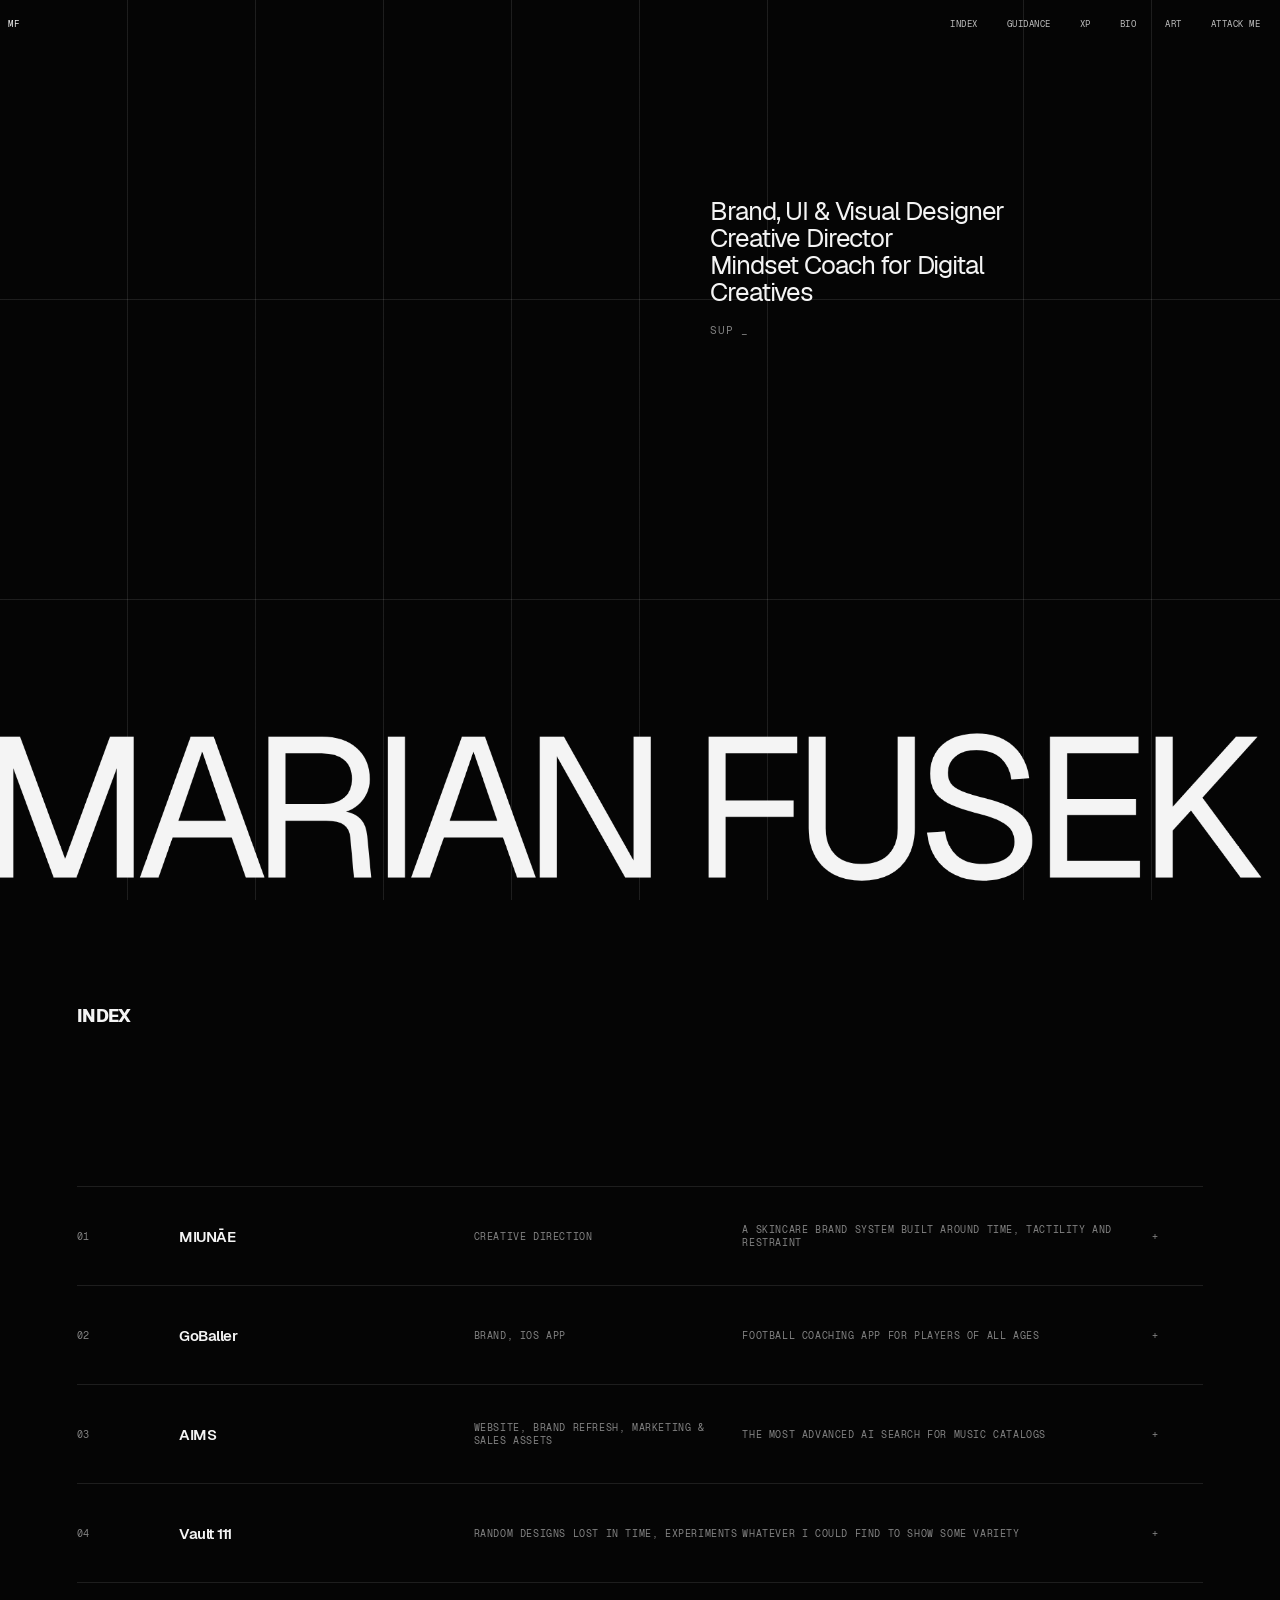
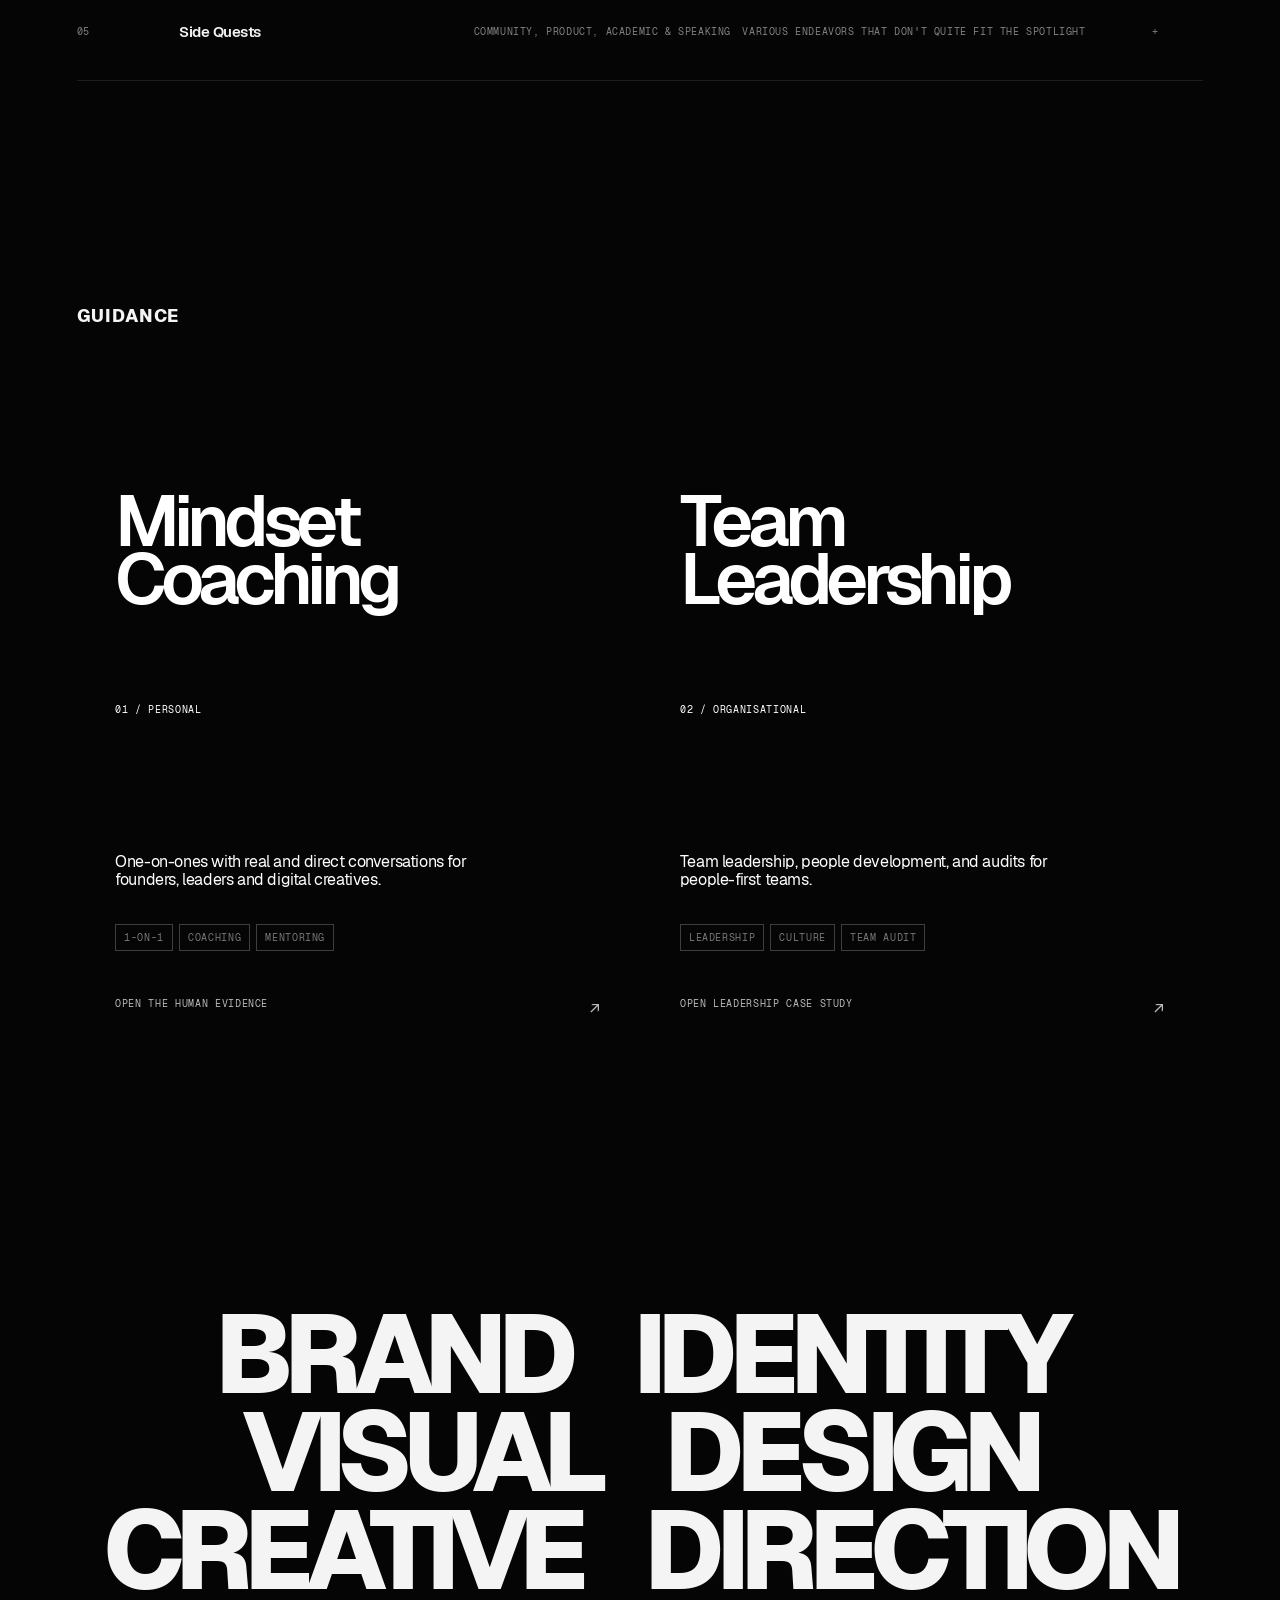
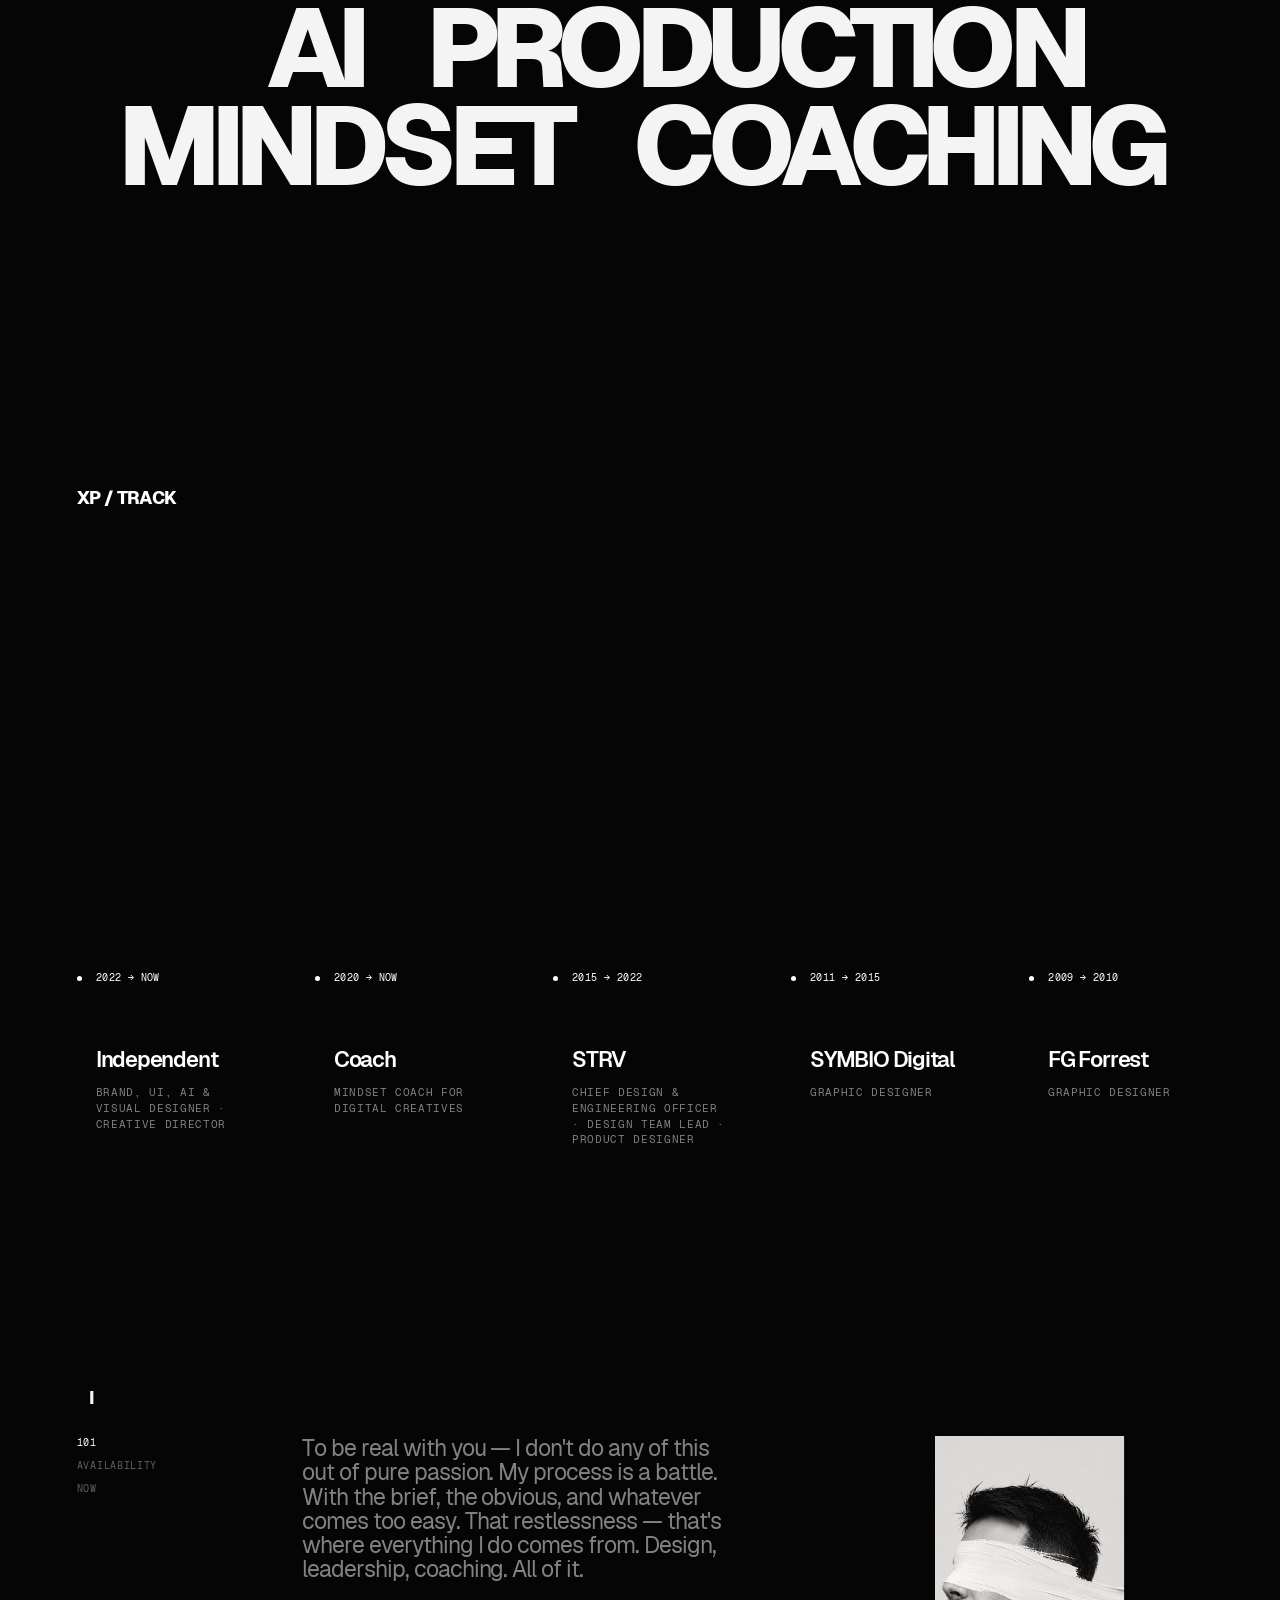
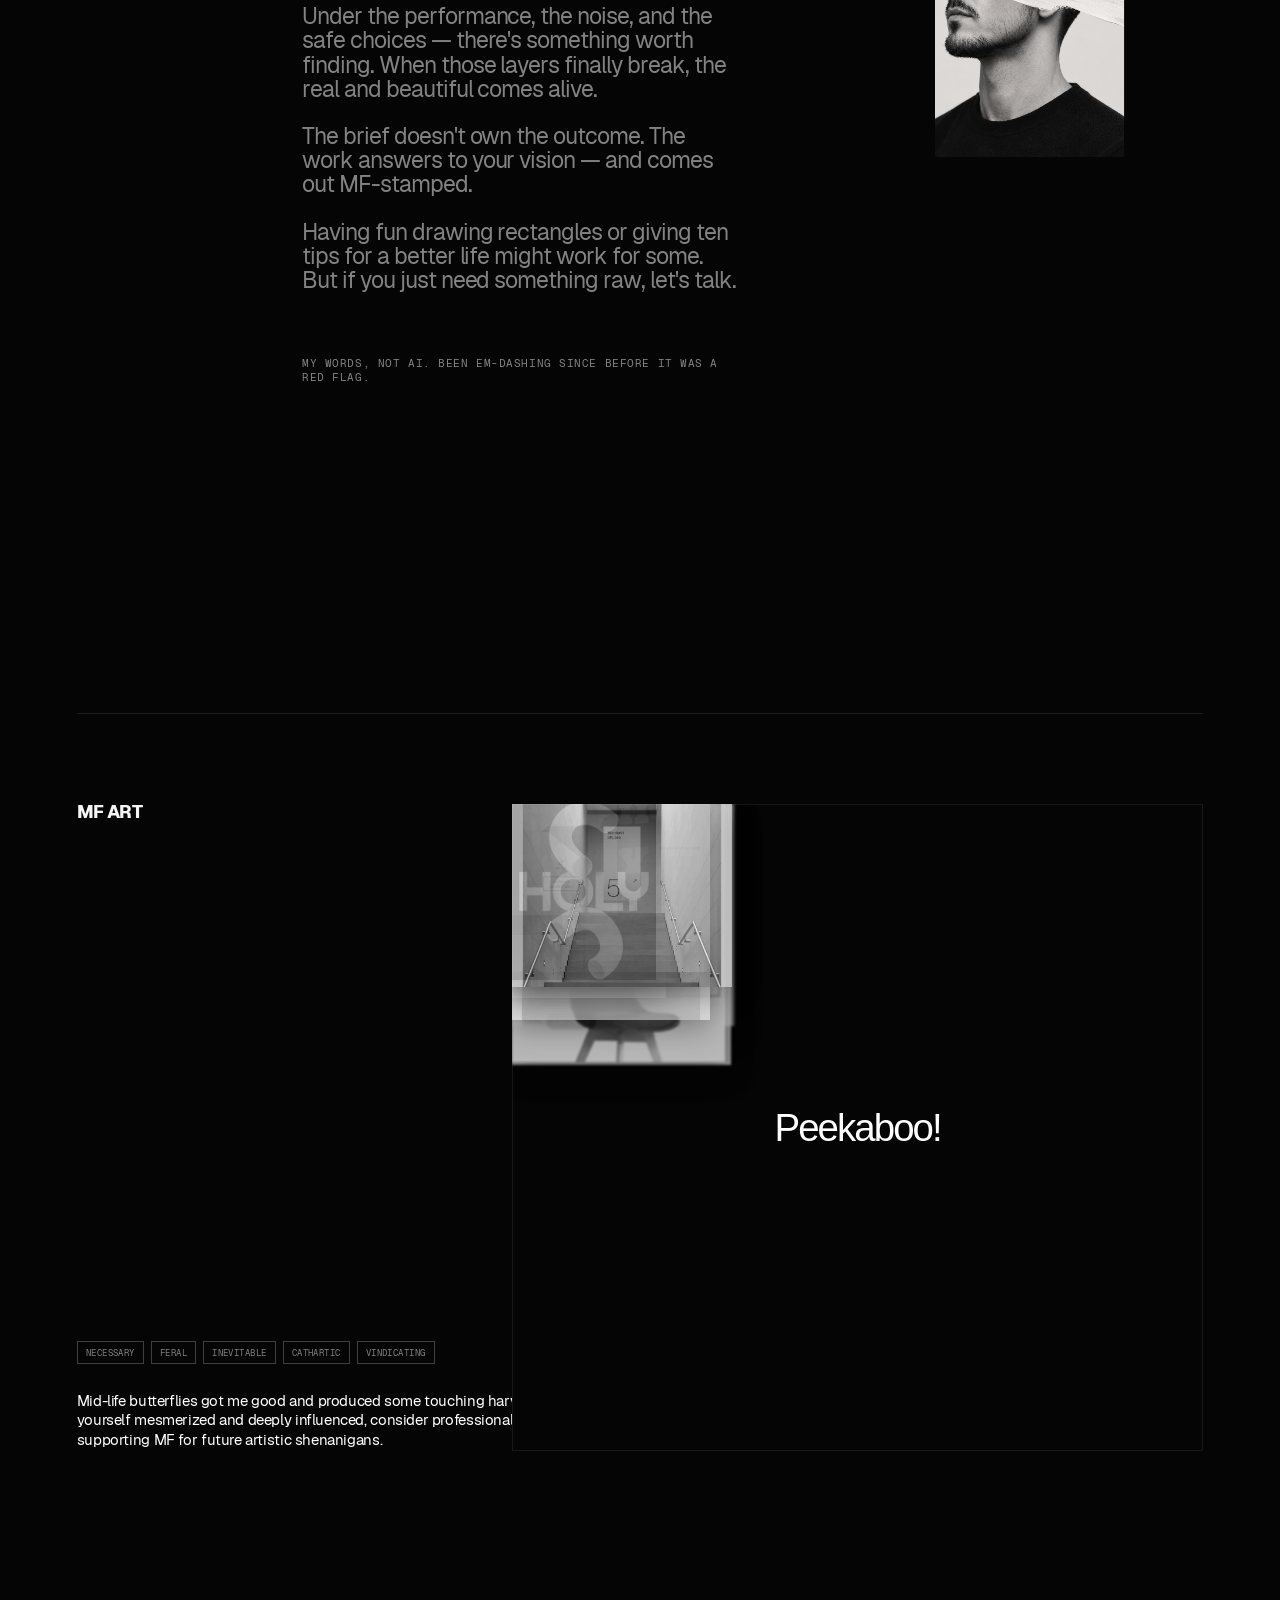
==== commit 1801e398: "F up" ====
--- a/index.html
+++ b/index.html
@@ -32,7 +32,7 @@
 </svg>
 <div id="mf">
 <div aria-hidden="true" class="mf-loader" id="mfLoader">
-<div aria-hidden="true" class="mf-loader-version">V#111</div>
+<div aria-hidden="true" class="mf-loader-version">V#112</div>
 <div class="mf-loader-progress" id="mfLoaderProgress">01%</div>
 <div class="mf-loader-ascii" id="mfLoaderAscii">// assembling experience</div>
 <div class="mf-loader-bar-track">
--- a/style.css
+++ b/style.css
@@ -12461,89 +12461,84 @@
   }
 }
 
-
 /* ============================================================
-   V#109 — Mindset long-review width relief, fixed duration baseline
+   V#112 — stable Mindset compact menu + width-only review relief
    ============================================================ */
 @media (min-width:1025px) {
-  /* Duration text returns to the exact bottom rhythm of the reviewer submenu. */
-  .mf-guidance-overlay.is-mindset .mf-guidance-engagement {
-    bottom:28px !important;
-  }
-
-  /* Reserve a protected visual band above the duration label. This does not
-     move the label and does not introduce an inner scroll area. */
+  /* Preserve the original approved engagement-line geometry from V104. */
+  .mf-guidance-overlay.is-mindset .mf-guidance-review-universal {
+    position:relative !important;
+  }
+  .mf-guidance-overlay.is-mindset .mf-guidance-review-universal .mf-guidance-engagement {
+    visibility:hidden !important;
+  }
+  .mf-guidance-engagement-fixed {
+    position:fixed !important;
+    left:calc(24vw + 26vw + clamp(190px,14vw,260px) + clamp(62px,5.6vw,104px)) !important;
+    right:2.5vw !important;
+    bottom:30px !important;
+    z-index:120 !important;
+    color:rgba(255,255,255,.42) !important;
+    -webkit-text-fill-color:rgba(255,255,255,.42) !important;
+    font-family:"Geist Mono",monospace !important;
+    font-size:clamp(8px,.56vw,10px) !important;
+    font-weight:400 !important;
+    line-height:1.2 !important;
+    letter-spacing:.075em !important;
+    text-transform:uppercase !important;
+    opacity:0 !important;
+    visibility:hidden !important;
+    pointer-events:none !important;
+  }
+  .mf-guidance-overlay.is-mindset.is-open .mf-guidance-engagement-fixed.has-text {
+    opacity:1 !important;
+    visibility:visible !important;
+  }
+
+  /* Requested small increase for all Mindset review copy. It never shrinks. */
+  .mf-guidance-overlay.is-mindset .mf-guidance-review-universal p {
+    font-size:clamp(15px,1.03vw,19px) !important;
+    line-height:1.31 !important;
+  }
+
   .mf-guidance-overlay.is-mindset .mf-guidance-review-content {
-    padding-bottom:82px !important;
+    padding-bottom:0 !important;
     box-sizing:border-box !important;
-    transition:margin-left .5s var(--ease),width .5s var(--ease) !important;
-  }
-
-  /* All Mindset review copy is intentionally a little larger than V108. */
-  .mf-guidance-overlay.is-mindset .mf-guidance-review-universal p {
-    font-size:clamp(14px,.98vw,18px) !important;
-    line-height:1.31 !important;
-  }
-
-  .mf-guidance-overlay.is-mindset .mf-guidance-review-universal .mf-guidance-person-wrap {
-    transition:transform .5s var(--ease) !important;
-    will-change:transform;
-  }
-
-  /* Only a review that approaches the protected duration band receives these
-     classes. Copy and portrait move left together; copy width grows by the
-     same amount, so the right edge and all bottom controls remain fixed. */
-  .mf-guidance-overlay.is-mindset .mf-guidance-review-universal.is-width-fit-1 {
-    --mf-review-width-relief:clamp(20px,2.2vw,42px);
-  }
-  .mf-guidance-overlay.is-mindset .mf-guidance-review-universal.is-width-fit-2 {
-    --mf-review-width-relief:clamp(38px,4vw,76px);
-  }
-  .mf-guidance-overlay.is-mindset .mf-guidance-review-universal.is-width-fit-3 {
-    --mf-review-width-relief:clamp(58px,6vw,112px);
-  }
-  .mf-guidance-overlay.is-mindset .mf-guidance-review-universal:is(.is-width-fit-1,.is-width-fit-2,.is-width-fit-3) .mf-guidance-person-wrap {
+    transition:margin-left .48s var(--ease),width .48s var(--ease) !important;
+  }
+  .mf-guidance-overlay.is-mindset .mf-guidance-person-wrap {
+    transition:transform .48s var(--ease) !important;
+  }
+
+  /* Only a settled review that approaches the engagement line gets width.
+     The portrait and copy move left together; the copy grows by the same
+     amount, so its right edge and the bottom engagement label do not move. */
+  .mf-guidance-overlay.is-mindset .mf-guidance-review-universal.is-width-fit-1 { --mf-review-width-relief:clamp(22px,2vw,40px); }
+  .mf-guidance-overlay.is-mindset .mf-guidance-review-universal.is-width-fit-2 { --mf-review-width-relief:clamp(40px,4vw,76px); }
+  .mf-guidance-overlay.is-mindset .mf-guidance-review-universal.is-width-fit-3 { --mf-review-width-relief:clamp(60px,6vw,112px); }
+  .mf-guidance-overlay.is-mindset .mf-guidance-review-universal.is-width-fit-4 { --mf-review-width-relief:clamp(80px,8vw,148px); }
+  .mf-guidance-overlay.is-mindset .mf-guidance-review-universal.is-width-fit-5 { --mf-review-width-relief:clamp(100px,10vw,184px); }
+  .mf-guidance-overlay.is-mindset .mf-guidance-review-universal.is-width-fit-6 { --mf-review-width-relief:clamp(120px,12vw,220px); }
+  .mf-guidance-overlay.is-mindset .mf-guidance-review-universal.is-width-fit-7 { --mf-review-width-relief:clamp(150px,18vw,250px); }
+  .mf-guidance-overlay.is-mindset .mf-guidance-review-universal.is-width-fit-8 { --mf-review-width-relief:clamp(190px,24vw,250px); }
+
+  .mf-guidance-overlay.is-mindset .mf-guidance-review-universal.is-measuring-review-fit .mf-guidance-person-wrap,
+  .mf-guidance-overlay.is-mindset .mf-guidance-review-universal.is-measuring-review-fit .mf-guidance-review-content {
+    transition:none !important;
+  }
+
+  .mf-guidance-overlay.is-mindset .mf-guidance-review-universal:is(.is-width-fit-1,.is-width-fit-2,.is-width-fit-3,.is-width-fit-4,.is-width-fit-5,.is-width-fit-6,.is-width-fit-7,.is-width-fit-8) .mf-guidance-person-wrap {
     transform:translateX(calc(-1 * var(--mf-review-width-relief))) !important;
   }
-  .mf-guidance-overlay.is-mindset .mf-guidance-review-universal:is(.is-width-fit-1,.is-width-fit-2,.is-width-fit-3) .mf-guidance-review-content {
+  .mf-guidance-overlay.is-mindset .mf-guidance-review-universal:is(.is-width-fit-1,.is-width-fit-2,.is-width-fit-3,.is-width-fit-4,.is-width-fit-5,.is-width-fit-6,.is-width-fit-7,.is-width-fit-8) .mf-guidance-review-content {
     margin-left:calc(-1 * var(--mf-review-width-relief)) !important;
     width:calc(100% + var(--mf-review-width-relief)) !important;
   }
-}
-
-/* ============================================================
-   V#110 — restore protected short-height submenu + width-only review fit
-   ============================================================ */
-@media (min-width:1025px) {
-  /* Keep the duration line pinned to the overlay viewport baseline rather than
-     to the changing review-content height. Only the settled review shows it. */
-  .mf-guidance-overlay.is-mindset .mf-guidance-engagement {
-    position:fixed !important;
-    left:calc(24vw + clamp(210px,18vw,300px) + clamp(42px,5vw,88px)) !important;
-    right:clamp(34px,4.4vw,80px) !important;
+
+  /* Height fallback. The full submenu remains unchanged whenever it fits. */
+  .mf-guidance-overlay.is-mindset.is-compact-review-nav .mf-guidance-review-nav {
     bottom:30px !important;
-    opacity:0 !important;
-    visibility:hidden !important;
-  }
-  .mf-guidance-overlay.is-mindset .mf-guidance-review-universal.is-in-view .mf-guidance-engagement {
-    opacity:1 !important;
-    visibility:visible !important;
-  }
-
-  /* V109's permanent bottom padding altered the approved vertical geometry.
-     Collision protection is handled by measurement and width relief instead. */
-  .mf-guidance-overlay.is-mindset .mf-guidance-review-content {
-    padding-bottom:0 !important;
-  }
-
-  /* Slightly larger baseline copy for every Mindset review. It never shrinks. */
-  .mf-guidance-overlay.is-mindset .mf-guidance-review-universal p {
-    font-size:clamp(14px,1vw,18px) !important;
-    line-height:1.31 !important;
-  }
-
-  /* Short-height fallback: retain the active row at the approved bottom snap.
-     Opening it reveals the full list and temporarily hides only the description. */
+  }
   .mf-guidance-overlay.is-mindset.is-compact-review-nav .mf-guidance-review-nav button {
     display:none !important;
   }
@@ -12553,18 +12548,33 @@
   .mf-guidance-overlay.is-mindset.is-compact-review-nav .mf-guidance-review-nav button.is-active::after {
     content:"↓";
     position:absolute;
-    right:9px;
+    right:10px;
     top:50%;
     transform:translateY(-50%);
     color:rgba(255,255,255,.72);
+    -webkit-text-fill-color:rgba(255,255,255,.72);
     font:400 10px/1 "Geist Mono",monospace;
     pointer-events:none;
   }
   .mf-guidance-overlay.is-mindset.is-compact-review-nav .mf-guidance-review-nav button.is-active > span:nth-child(3) {
     opacity:0 !important;
   }
+
+  /* Clicking the one-line state reveals the original full list. The title
+     remains fixed; only the description is hidden while the list is open. */
   .mf-guidance-overlay.is-mindset.is-compact-review-nav.is-review-nav-open .mf-guidance-overlay-aside > p {
+    opacity:0 !important;
     visibility:hidden !important;
+    pointer-events:none !important;
+  }
+  .mf-guidance-overlay.is-mindset.is-compact-review-nav.is-review-nav-open .mf-guidance-review-nav {
+    max-height:calc(100dvh - 132px) !important;
+    overflow-y:auto !important;
+    overscroll-behavior:contain !important;
+    scrollbar-width:none !important;
+  }
+  .mf-guidance-overlay.is-mindset.is-compact-review-nav.is-review-nav-open .mf-guidance-review-nav::-webkit-scrollbar {
+    display:none !important;
   }
   .mf-guidance-overlay.is-mindset.is-compact-review-nav.is-review-nav-open .mf-guidance-review-nav button {
     display:grid !important;
@@ -12572,82 +12582,10 @@
   .mf-guidance-overlay.is-mindset.is-compact-review-nav.is-review-nav-open .mf-guidance-review-nav button.is-active::after {
     content:"↑";
   }
-  .mf-guidance-overlay.is-mindset.is-compact-review-nav.is-review-nav-open .mf-guidance-review-nav button.is-active > span:nth-child(3) {
-    opacity:1 !important;
-  }
-}
-
-/* ============================================================
-   V#111 — stable Mindset geometry + short-screen ART containment
-   ============================================================ */
-@media (min-width:1025px) {
-  /* Restore the duration label to the review's own bottom baseline. This is
-     the same vertical rhythm as the reviewer submenu and cannot jump when the
-     viewport height changes. */
-  .mf-guidance-overlay.is-mindset .mf-guidance-review-universal {
-    position:relative !important;
-  }
-  .mf-guidance-overlay.is-mindset .mf-guidance-engagement {
-    position:absolute !important;
-    left:calc(26vw + clamp(190px,14vw,260px) + clamp(62px,5.6vw,104px)) !important;
-    right:2.5vw !important;
-    bottom:28px !important;
-    opacity:1 !important;
-    visibility:visible !important;
-  }
-
-  /* Slightly larger copy for every Mindset review. It is never reduced by JS
-     or CSS; threatened reviews receive width instead. */
-  .mf-guidance-overlay.is-mindset .mf-guidance-review-universal p {
-    font-size:clamp(15px,1.05vw,19px) !important;
-    line-height:1.31 !important;
-  }
-
-  .mf-guidance-overlay.is-mindset .mf-guidance-review-content {
-    padding-bottom:0 !important;
-    box-sizing:border-box !important;
-    transition:margin-left .5s var(--ease),width .5s var(--ease) !important;
-  }
-  .mf-guidance-overlay.is-mindset .mf-guidance-person-wrap {
-    transition:transform .5s var(--ease) !important;
-  }
-
-  /* Extra leftward width levels for exceptionally long reviews. */
-  .mf-guidance-overlay.is-mindset .mf-guidance-review-universal.is-width-fit-1 { --mf-review-width-relief:clamp(24px,2.4vw,46px); }
-  .mf-guidance-overlay.is-mindset .mf-guidance-review-universal.is-width-fit-2 { --mf-review-width-relief:clamp(46px,4.5vw,86px); }
-  .mf-guidance-overlay.is-mindset .mf-guidance-review-universal.is-width-fit-3 { --mf-review-width-relief:clamp(70px,6.5vw,126px); }
-  .mf-guidance-overlay.is-mindset .mf-guidance-review-universal.is-width-fit-4 { --mf-review-width-relief:clamp(92px,8vw,156px); }
-
-  .mf-guidance-overlay.is-mindset .mf-guidance-review-universal:is(.is-width-fit-1,.is-width-fit-2,.is-width-fit-3,.is-width-fit-4) .mf-guidance-person-wrap {
-    transform:translateX(calc(-1 * var(--mf-review-width-relief))) !important;
-  }
-  .mf-guidance-overlay.is-mindset .mf-guidance-review-universal:is(.is-width-fit-1,.is-width-fit-2,.is-width-fit-3,.is-width-fit-4) .mf-guidance-review-content {
-    margin-left:calc(-1 * var(--mf-review-width-relief)) !important;
-    width:calc(100% + var(--mf-review-width-relief)) !important;
-  }
-
-  /* Compact submenu remains bottom-snapped. Only the active row is shown when
-     the full menu would enter the description's protected area. */
-  .mf-guidance-overlay.is-mindset.is-compact-review-nav .mf-guidance-review-nav {
-    bottom:28px !important;
-  }
-  .mf-guidance-overlay.is-mindset.is-compact-review-nav .mf-guidance-review-nav button {
-    display:none !important;
-  }
-  .mf-guidance-overlay.is-mindset.is-compact-review-nav .mf-guidance-review-nav button.is-active {
-    display:grid !important;
-  }
-  .mf-guidance-overlay.is-mindset.is-compact-review-nav.is-review-nav-open .mf-guidance-overlay-aside > p {
-    visibility:hidden !important;
-  }
-  .mf-guidance-overlay.is-mindset.is-compact-review-nav.is-review-nav-open .mf-guidance-review-nav button {
-    display:grid !important;
-  }
-}
-
-/* On short phone/tablet viewports, keep the MF ART preview fully below the
-   'Mid-life butterflies' copy. The frame is slightly shorter and its animated
-   contents are clipped inside it; no artwork can drift upward into the text. */
+}
+
+/* Keep the mobile MF ART preview below the "Mid-life butterflies" copy on
+   short screens. Only the preview's travel area is contained. */
 @media (max-width:1024px) and (max-height:820px) {
   .mf-art-showcase-inner {
     grid-template-rows:auto minmax(18px,1fr) auto minmax(29svh,34svh) !important;
@@ -12667,3 +12605,22 @@
     clip-path:inset(0) !important;
   }
 }
+
+@media (max-width:1024px) { .mf-guidance-engagement-fixed { display:none !important; } }
+
+/* The 1025–1120 px desktop edge has almost no spare horizontal room. Keeping
+   the copy at 14px is still larger than the original 13px minimum and avoids
+   touching the fixed engagement line on short-height windows. */
+@media (min-width:1025px) and (max-width:1120px) and (max-height:760px) {
+  .mf-guidance-overlay.is-mindset .mf-guidance-review-universal p {
+    font-size:14px !important;
+    line-height:1.29 !important;
+  }
+}
+
+@media (min-width:1025px) {
+  .mf-guidance-overlay.is-mindset.is-fit-preparing .mf-guidance-person-wrap,
+  .mf-guidance-overlay.is-mindset.is-fit-preparing .mf-guidance-review-content {
+    transition:none !important;
+  }
+}
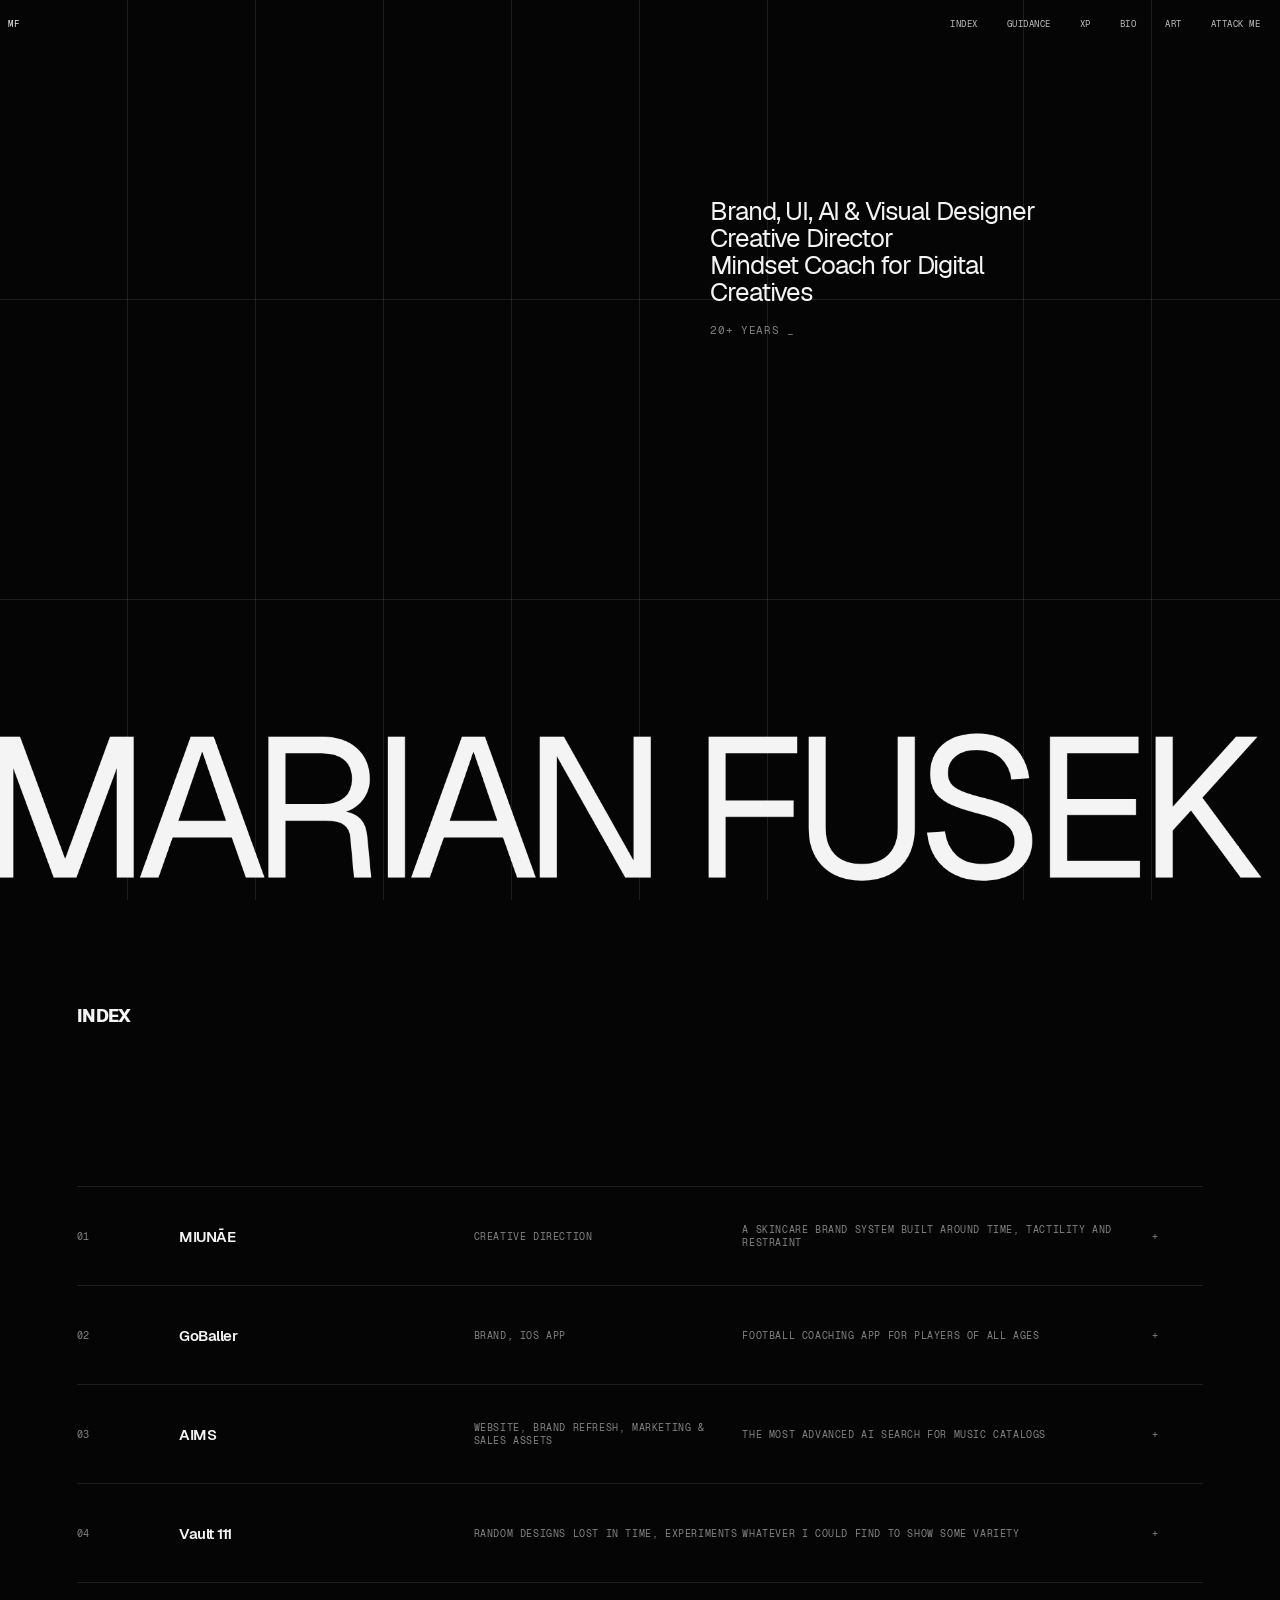
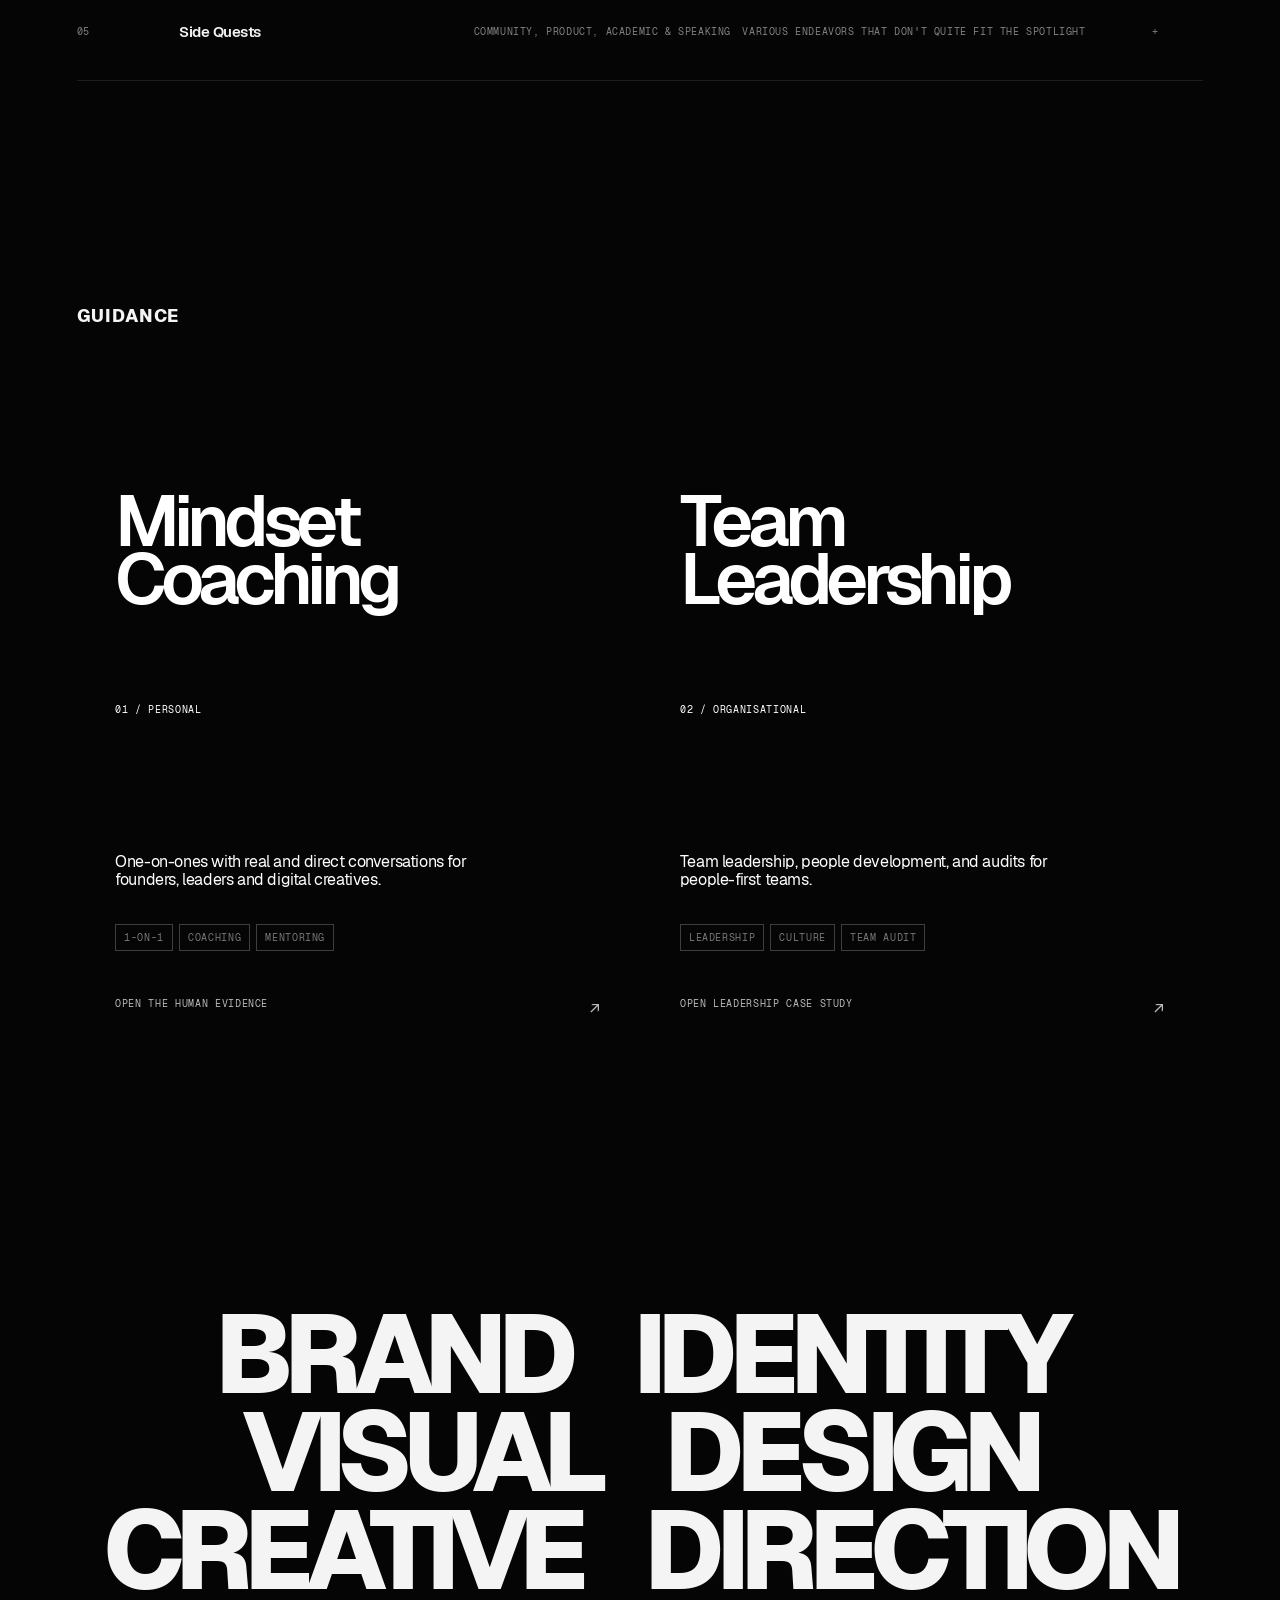
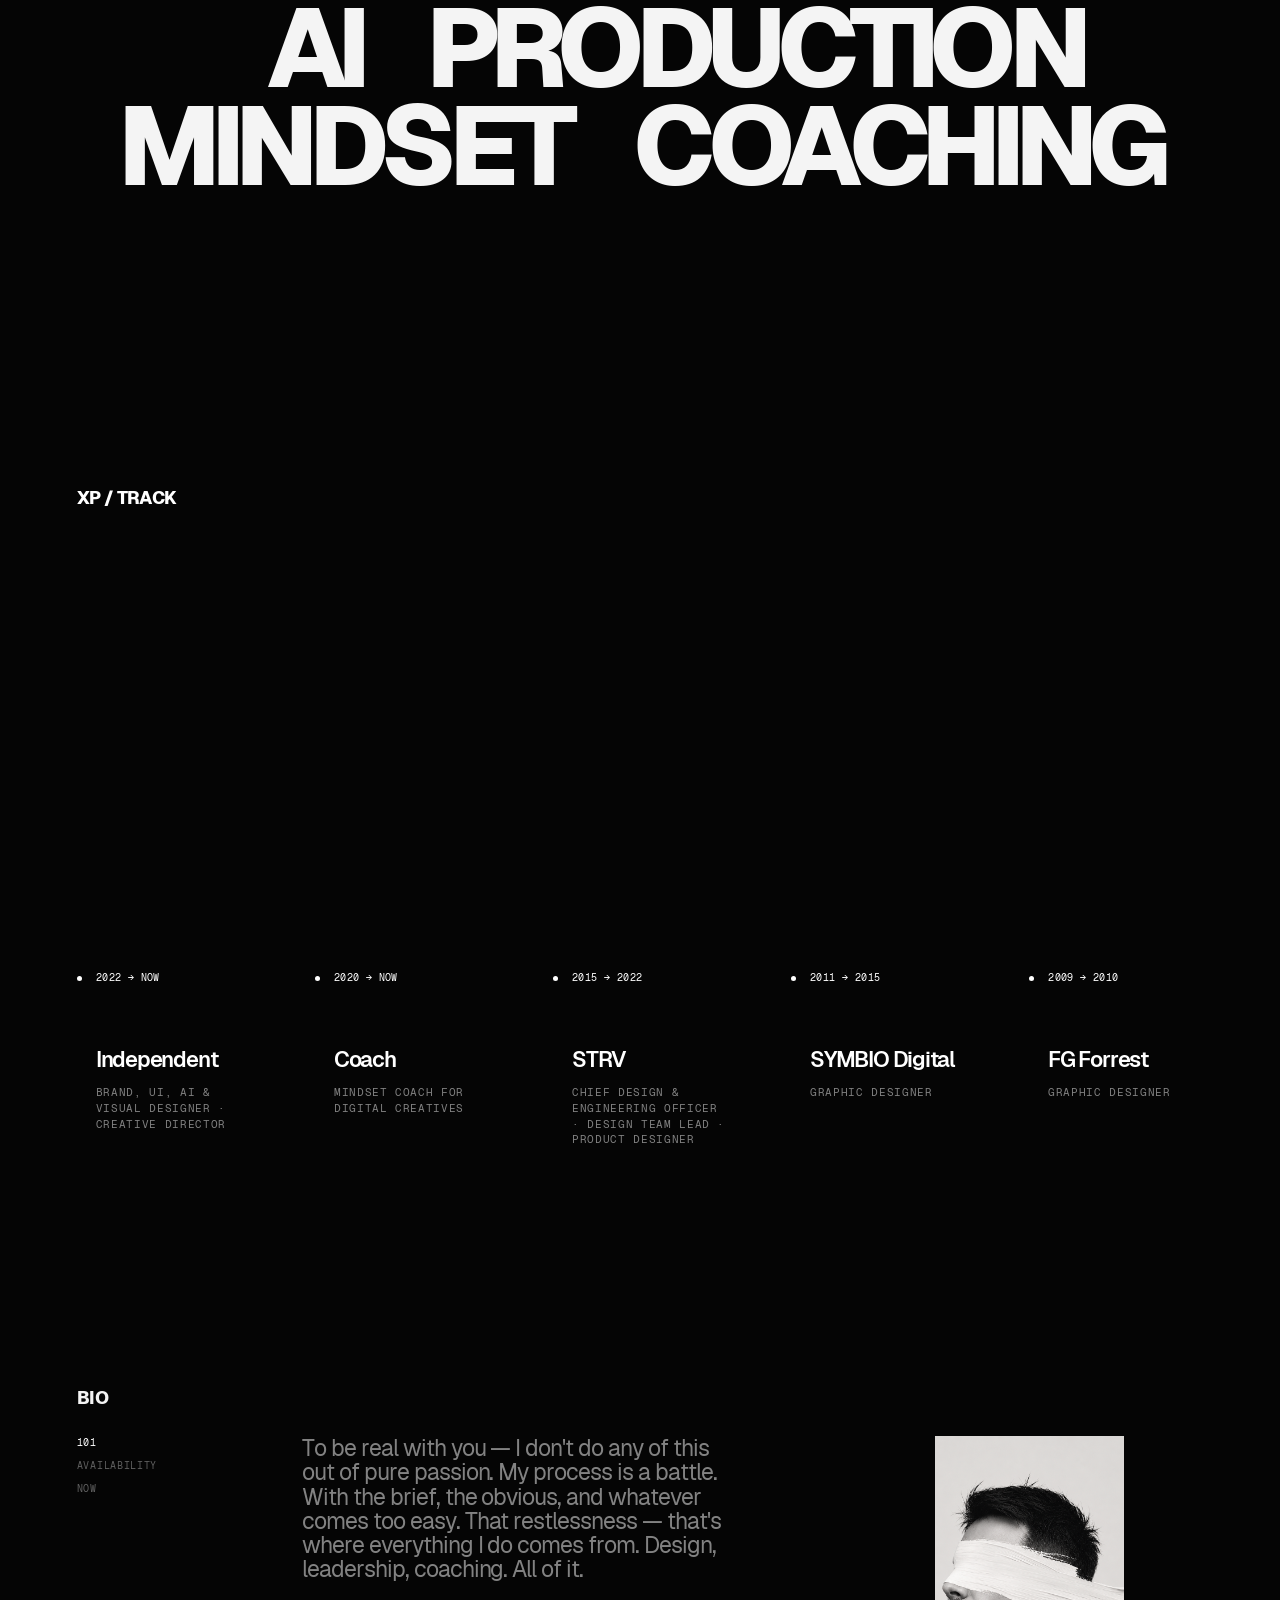
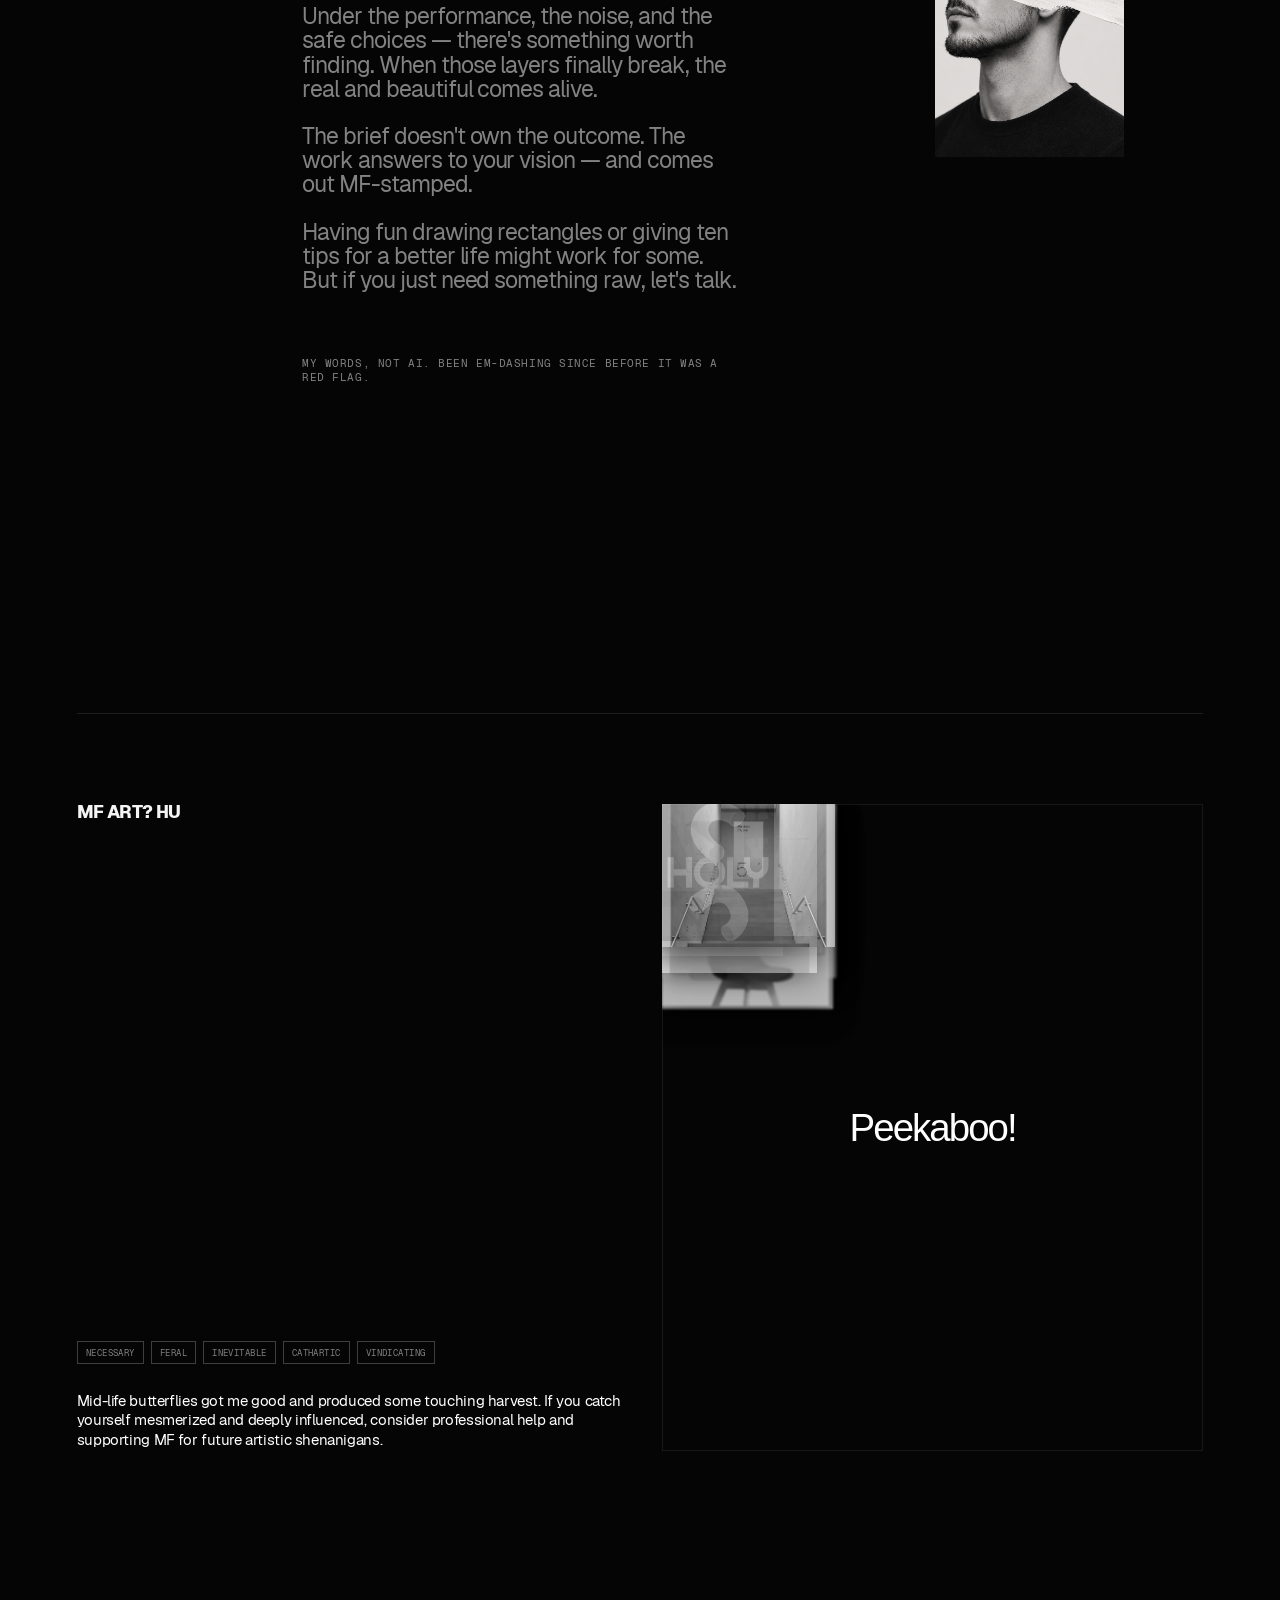
==== commit 168f7601: "MC TL 01" ====
--- a/index.html
+++ b/index.html
@@ -32,7 +32,7 @@
 </svg>
 <div id="mf">
 <div aria-hidden="true" class="mf-loader" id="mfLoader">
-<div aria-hidden="true" class="mf-loader-version">V#112</div>
+<div aria-hidden="true" class="mf-loader-version">V#113</div>
 <div class="mf-loader-progress" id="mfLoaderProgress">01%</div>
 <div class="mf-loader-ascii" id="mfLoaderAscii">// assembling experience</div>
 <div class="mf-loader-bar-track">
@@ -72,7 +72,7 @@
 </nav>
 <section class="mf-hero" id="heroSection">
 <div class="mf-hero-info mf-reveal">
-<h1>Brand, UI &amp; Visual Designer<br/>Creative Director<br/>Mindset Coach for Digital Creatives</h1>
+<h1>Brand, UI, AI &amp; Visual Designer<br/>Creative Director<br/>Mindset Coach for Digital Creatives</h1>
 <div class="mf-meta-row">
 <span class="mf-meta-text" id="metaText"></span>
 <span class="mf-meta-cursor">_</span>
@@ -108,7 +108,7 @@
 <h2 aria-label="Guidance" class="mf-guidance-title mf-reveal" id="guidanceTitle">
 <span class="mf-guidance-title-outside">Gu</span><span class="mf-guidance-title-id">id<i aria-hidden="true"></i></span><span class="mf-guidance-title-outside">ance</span>
 </h2>
-<div class="mf-guidance-portals mf-reveal">
+<div class="mf-guidance-portals mf-reveal" data-mc-tl-version="2">
 <button aria-label="Open Mindset Coaching reviews" class="mf-guidance-portal mf-guidance-portal-mindset" data-guidance="mindset" type="button">
 <span class="mf-guidance-portal-index">01 / PERSONAL</span>
 <span class="mf-guidance-portal-title">Mindset<br/>Coaching</span>
--- a/style.css
+++ b/style.css
@@ -12504,7 +12504,7 @@
   .mf-guidance-overlay.is-mindset .mf-guidance-review-content {
     padding-bottom:0 !important;
     box-sizing:border-box !important;
-    transition:margin-left .48s var(--ease),width .48s var(--ease) !important;
+    transition:margin-left .48s var(--ease),width .48s var(--ease),transform .48s var(--ease) !important;
   }
   .mf-guidance-overlay.is-mindset .mf-guidance-person-wrap {
     transition:transform .48s var(--ease) !important;
@@ -12527,12 +12527,12 @@
     transition:none !important;
   }
 
-  .mf-guidance-overlay.is-mindset .mf-guidance-review-universal:is(.is-width-fit-1,.is-width-fit-2,.is-width-fit-3,.is-width-fit-4,.is-width-fit-5,.is-width-fit-6,.is-width-fit-7,.is-width-fit-8) .mf-guidance-person-wrap {
-    transform:translateX(calc(-1 * var(--mf-review-width-relief))) !important;
-  }
-  .mf-guidance-overlay.is-mindset .mf-guidance-review-universal:is(.is-width-fit-1,.is-width-fit-2,.is-width-fit-3,.is-width-fit-4,.is-width-fit-5,.is-width-fit-6,.is-width-fit-7,.is-width-fit-8) .mf-guidance-review-content {
-    margin-left:calc(-1 * var(--mf-review-width-relief)) !important;
-    width:calc(100% + var(--mf-review-width-relief)) !important;
+  .mf-guidance-overlay.is-mindset .mf-guidance-review-universal:is(.is-width-fit,.is-width-fit-1,.is-width-fit-2,.is-width-fit-3,.is-width-fit-4,.is-width-fit-5,.is-width-fit-6,.is-width-fit-7,.is-width-fit-8) .mf-guidance-person-wrap {
+    transform:translateX(calc(-1 * var(--mf-review-person-shift,var(--mf-review-width-relief)))) !important;
+  }
+  .mf-guidance-overlay.is-mindset .mf-guidance-review-universal:is(.is-width-fit,.is-width-fit-1,.is-width-fit-2,.is-width-fit-3,.is-width-fit-4,.is-width-fit-5,.is-width-fit-6,.is-width-fit-7,.is-width-fit-8) .mf-guidance-review-content {
+    margin-left:calc(-1 * var(--mf-review-copy-gain,var(--mf-review-width-relief))) !important;
+    width:calc(100% + var(--mf-review-copy-gain,var(--mf-review-width-relief))) !important;
   }
 
   /* Height fallback. The full submenu remains unchanged whenever it fits. */
@@ -12620,7 +12620,161 @@
 
 @media (min-width:1025px) {
   .mf-guidance-overlay.is-mindset.is-fit-preparing .mf-guidance-person-wrap,
-  .mf-guidance-overlay.is-mindset.is-fit-preparing .mf-guidance-review-content {
+  .mf-guidance-overlay.is-mindset.is-fit-preparing .mf-guidance-review-content,
+  .mf-guidance-overlay.is-mindset.is-fit-preparing .mf-guidance-single-copy p,
+  .mf-guidance-overlay.is-mindset.is-fit-preparing .mf-guidance-part-panel p {
     transition:none !important;
   }
 }
+
+
+/* ============================================================
+   V#113 — MC/TL V2 + staged review fit + ART boundary + Symbio optical fix
+   MC/TL V1 baseline: V112. Set data-mc-tl-version="1" on
+   .mf-guidance-portals to restore the approved V1 interaction.
+   ============================================================ */
+
+/* Mindset review copy starts slightly larger. Only the active settled review
+   receives --mf-review-fit-font-size when it genuinely approaches the fixed
+   engagement line. Tags, identity and controls are never resized. */
+@media (min-width:1025px) {
+  .mf-guidance-overlay.is-mindset .mf-guidance-review-universal {
+    --mf-review-copy-base:clamp(16px,1.08vw,20px);
+  }
+  .mf-guidance-overlay.is-mindset .mf-guidance-review-universal .mf-guidance-single-copy p,
+  .mf-guidance-overlay.is-mindset .mf-guidance-review-universal .mf-guidance-part-panel p {
+    font-size:var(--mf-review-fit-font-size,var(--mf-review-copy-base)) !important;
+    line-height:1.30 !important;
+    transition:font-size .32s cubic-bezier(.16,1,.3,1),line-height .32s cubic-bezier(.16,1,.3,1) !important;
+  }
+  .mf-guidance-overlay.is-mindset .mf-guidance-review-universal.is-measuring-review-fit .mf-guidance-single-copy p,
+  .mf-guidance-overlay.is-mindset .mf-guidance-review-universal.is-measuring-review-fit .mf-guidance-part-panel p {
+    transition:none !important;
+  }
+  /* Fitting is a settled-state correction, not a visible resize animation. */
+  .mf-guidance-overlay.is-mindset .mf-guidance-review-universal.is-review-fitted .mf-guidance-person-wrap,
+  .mf-guidance-overlay.is-mindset .mf-guidance-review-universal.is-review-fitted .mf-guidance-review-content,
+  .mf-guidance-overlay.is-mindset .mf-guidance-review-universal.is-review-fitted .mf-guidance-single-copy p,
+  .mf-guidance-overlay.is-mindset .mf-guidance-review-universal.is-review-fitted .mf-guidance-part-panel p {
+    transition:none !important;
+  }
+  /* Only the rare review that has exhausted both readable type reduction and
+     safe horizontal expansion receives this final compact rhythm. */
+  .mf-guidance-overlay.is-mindset .mf-guidance-review-universal.is-dense-review-fit .mf-guidance-review-content {
+    transform:translateY(calc(-1 * var(--mf-review-vertical-lift,0px))) !important;
+  }
+  .mf-guidance-overlay.is-mindset .mf-guidance-review-universal.is-dense-review-fit .mf-guidance-review-content > .mf-guidance-review-tags {
+    margin-bottom:18px !important;
+  }
+  .mf-guidance-overlay.is-mindset .mf-guidance-review-universal.is-dense-review-fit .mf-guidance-single-copy p,
+  .mf-guidance-overlay.is-mindset .mf-guidance-review-universal.is-dense-review-fit .mf-guidance-part-panel p {
+    line-height:1.20 !important;
+    margin-bottom:1em !important;
+  }
+  .mf-guidance-overlay.is-mindset .mf-guidance-review-universal.is-dense-review-fit .mf-guidance-single-copy p:last-child,
+  .mf-guidance-overlay.is-mindset .mf-guidance-review-universal.is-dense-review-fit .mf-guidance-part-panel p:last-child {
+    margin-bottom:0 !important;
+  }
+  .mf-guidance-engagement-fixed {
+    bottom:30px !important;
+    transition:opacity .25s ease !important;
+  }
+  .mf-guidance-overlay:has(.mf-guidance-review-universal.is-measuring-review-fit) .mf-guidance-engagement-fixed {
+    transition:none !important;
+  }
+}
+
+/* MF ART: preserve the full approved copy width. When the desktop viewport is
+   narrow, the preview gains a calculated left margin and therefore contracts
+   only from its left edge while its right edge remains anchored. */
+@media (min-width:1025px) {
+  .mf-art-showcase-inner {
+    --mf-art-grid-gap:clamp(36px,6vw,110px);
+    --mf-art-copy-column:max(260px,28vw);
+    --mf-art-copy-visual:min(max(405.6px,43.68vw),612px);
+    --mf-art-safe-gap:clamp(26px,2vw,36px);
+    gap:var(--mf-art-grid-gap) !important;
+  }
+  .mf-art-preview-frame {
+    min-width:0 !important;
+    margin-left:max(0px,calc(var(--mf-art-copy-visual) + var(--mf-art-safe-gap) - var(--mf-art-copy-column) - var(--mf-art-grid-gap))) !important;
+    transform-origin:right center !important;
+  }
+}
+@media (min-width:1025px) and (max-width:1600px) {
+  .mf-art-preview-frame:hover { transform:scale(1.008) !important; }
+}
+
+/* MC / TL V2 — V1 remains untouched and instantly recoverable through the
+   data-mc-tl-version switch in index.html. */
+@media (min-width:1025px) and (hover:hover) and (pointer:fine) {
+  .mf-guidance-portals[data-mc-tl-version="2"] .mf-guidance-portal {
+    transition:
+      flex-basis .76s cubic-bezier(.16,1,.3,1),
+      background-color .62s cubic-bezier(.16,1,.3,1),
+      opacity .52s cubic-bezier(.16,1,.3,1),
+      filter .62s cubic-bezier(.16,1,.3,1) !important;
+  }
+  .mf-guidance-portals[data-mc-tl-version="2"] .mf-guidance-portal::after {
+    content:"";
+    position:absolute;
+    inset:0;
+    z-index:2;
+    pointer-events:none;
+    opacity:0;
+    transform:translate3d(-16%,0,0);
+    background:linear-gradient(108deg,transparent 18%,rgba(255,255,255,.022) 49%,transparent 74%);
+    transition:opacity .62s cubic-bezier(.16,1,.3,1),transform .9s cubic-bezier(.16,1,.3,1);
+  }
+  .mf-guidance-portals[data-mc-tl-version="2"]:has(.mf-guidance-portal:hover) .mf-guidance-portal {
+    flex-basis:42% !important;
+    opacity:.82;
+    filter:brightness(.84);
+  }
+  .mf-guidance-portals[data-mc-tl-version="2"]:has(.mf-guidance-portal:hover) .mf-guidance-portal:hover {
+    flex-basis:58% !important;
+    opacity:1;
+    filter:none;
+    background:#0c0c0c !important;
+  }
+  .mf-guidance-portals[data-mc-tl-version="2"] .mf-guidance-portal-title,
+  .mf-guidance-portals[data-mc-tl-version="2"] .mf-guidance-portal-copy,
+  .mf-guidance-portals[data-mc-tl-version="2"] .mf-guidance-portal-tags,
+  .mf-guidance-portals[data-mc-tl-version="2"] .mf-guidance-open-label {
+    transition:
+      transform .76s cubic-bezier(.16,1,.3,1),
+      opacity .52s cubic-bezier(.16,1,.3,1),
+      letter-spacing .76s cubic-bezier(.16,1,.3,1) !important;
+  }
+  .mf-guidance-portals[data-mc-tl-version="2"]:has(.mf-guidance-portal:hover) .mf-guidance-portal:not(:hover) .mf-guidance-portal-title,
+  .mf-guidance-portals[data-mc-tl-version="2"]:has(.mf-guidance-portal:hover) .mf-guidance-portal:not(:hover) .mf-guidance-portal-copy,
+  .mf-guidance-portals[data-mc-tl-version="2"]:has(.mf-guidance-portal:hover) .mf-guidance-portal:not(:hover) .mf-guidance-portal-tags,
+  .mf-guidance-portals[data-mc-tl-version="2"]:has(.mf-guidance-portal:hover) .mf-guidance-portal:not(:hover) .mf-guidance-open-label {
+    transform:translate3d(-5px,2px,0);
+    opacity:.72;
+  }
+  .mf-guidance-portals[data-mc-tl-version="2"] .mf-guidance-portal:hover::after {
+    opacity:1;
+    transform:translate3d(0,0,0);
+  }
+  .mf-guidance-portals[data-mc-tl-version="2"] .mf-guidance-portal:hover .mf-guidance-portal-title {
+    transform:translate3d(14px,0,0) !important;
+    letter-spacing:-.055em !important;
+  }
+  .mf-guidance-portals[data-mc-tl-version="2"] .mf-guidance-portal:hover .mf-guidance-portal-copy,
+  .mf-guidance-portals[data-mc-tl-version="2"] .mf-guidance-portal:hover .mf-guidance-portal-tags {
+    transform:translate3d(8px,-4px,0);
+  }
+  .mf-guidance-portals[data-mc-tl-version="2"] .mf-guidance-open-label b {
+    display:inline-block;
+    transform-origin:center;
+  }
+  .mf-guidance-portals[data-mc-tl-version="2"] .mf-guidance-portal:hover .mf-guidance-open-label b {
+    animation:mfGuidancePortalArrowV2 .78s cubic-bezier(.16,1,.3,1) both !important;
+  }
+  @keyframes mfGuidancePortalArrowV2 {
+    0% { transform:translate3d(0,0,0) rotate(0deg); }
+    42% { transform:translate3d(2px,-2px,0) rotate(190deg); }
+    100% { transform:translate3d(7px,-7px,0) rotate(360deg); }
+  }
+}
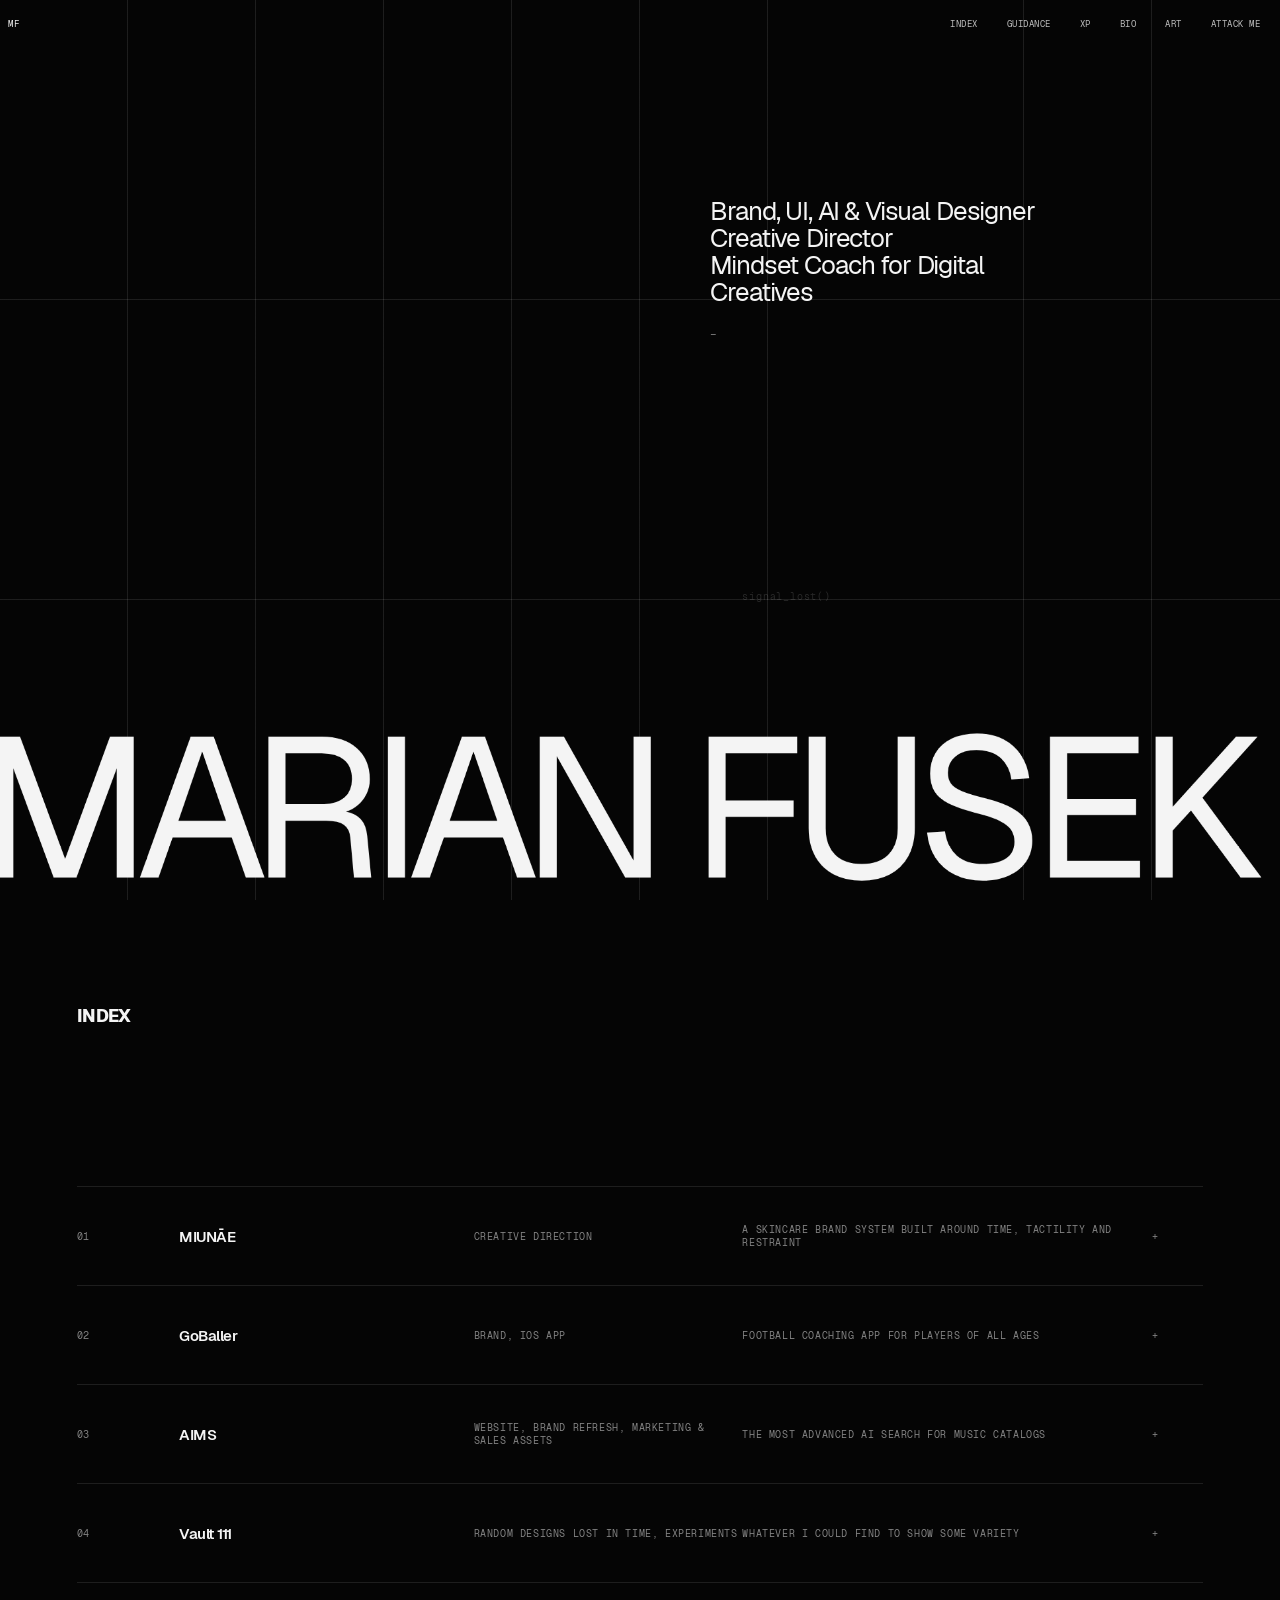
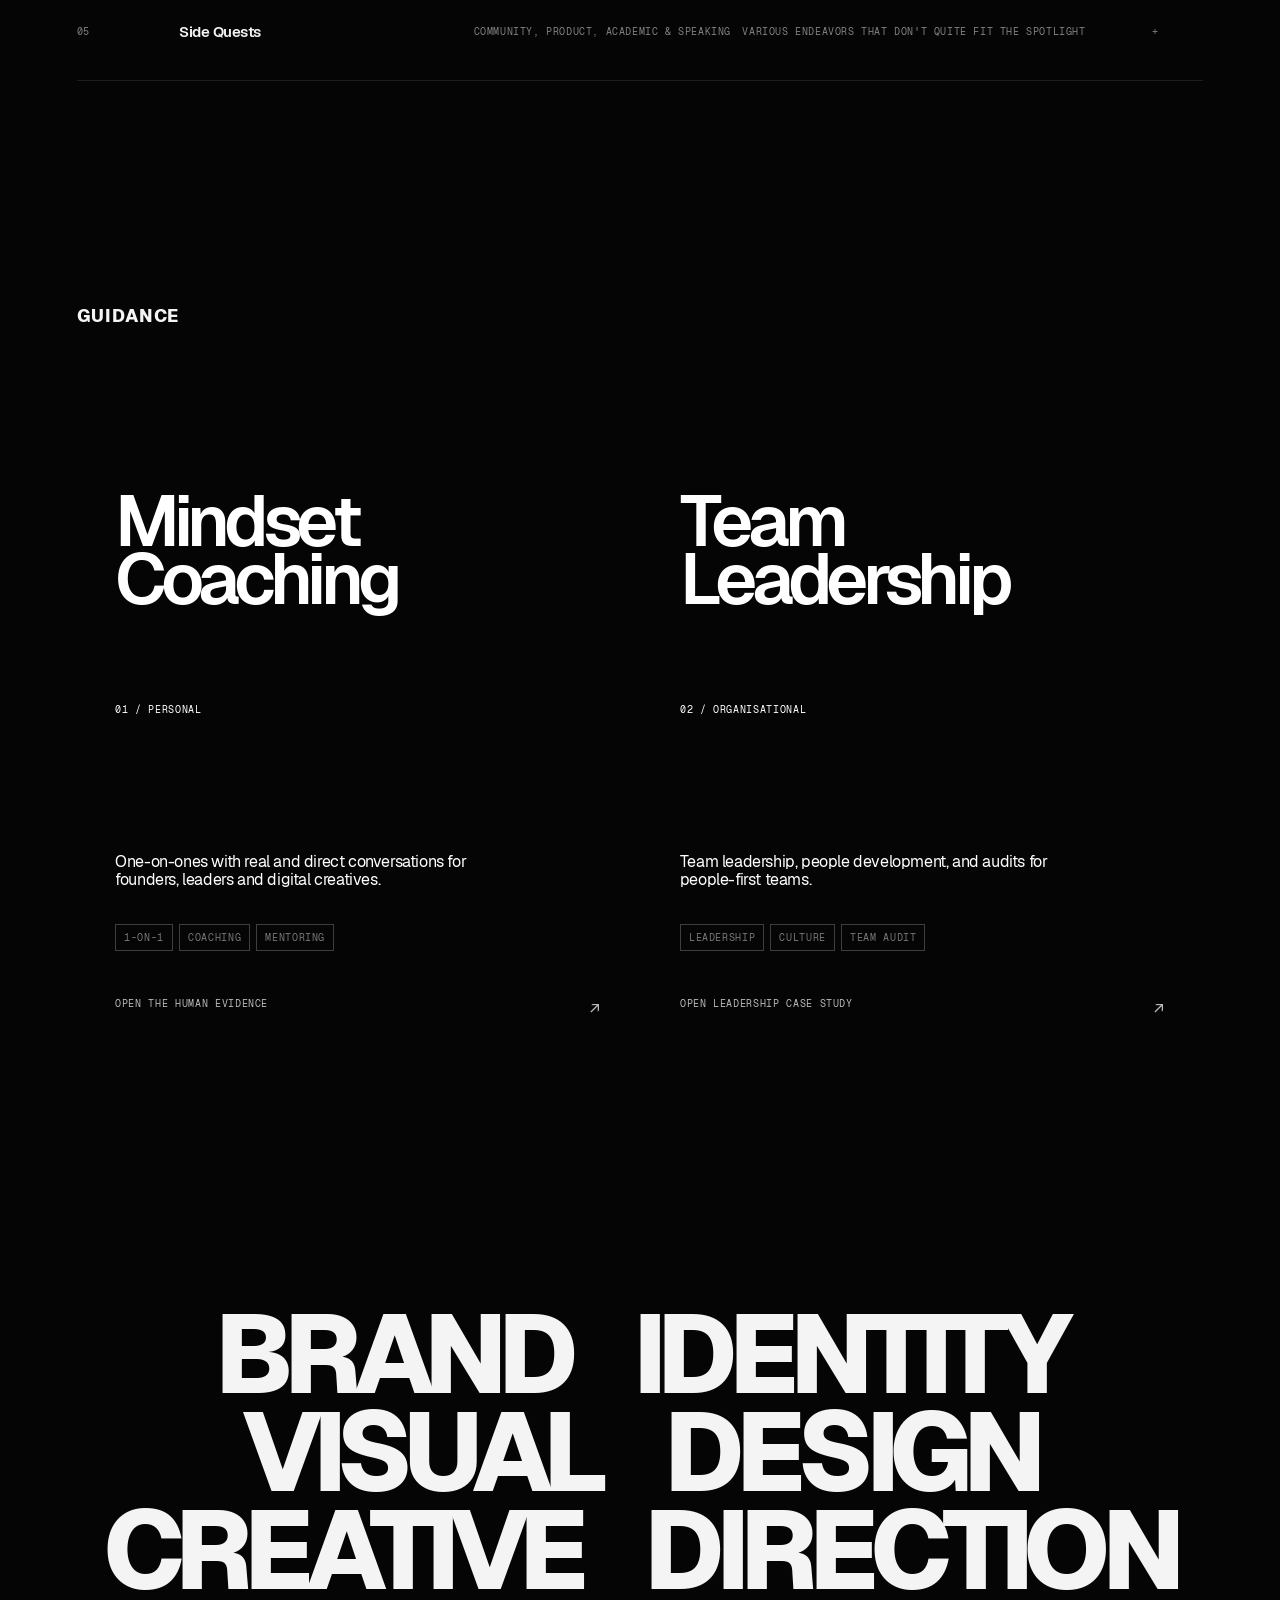
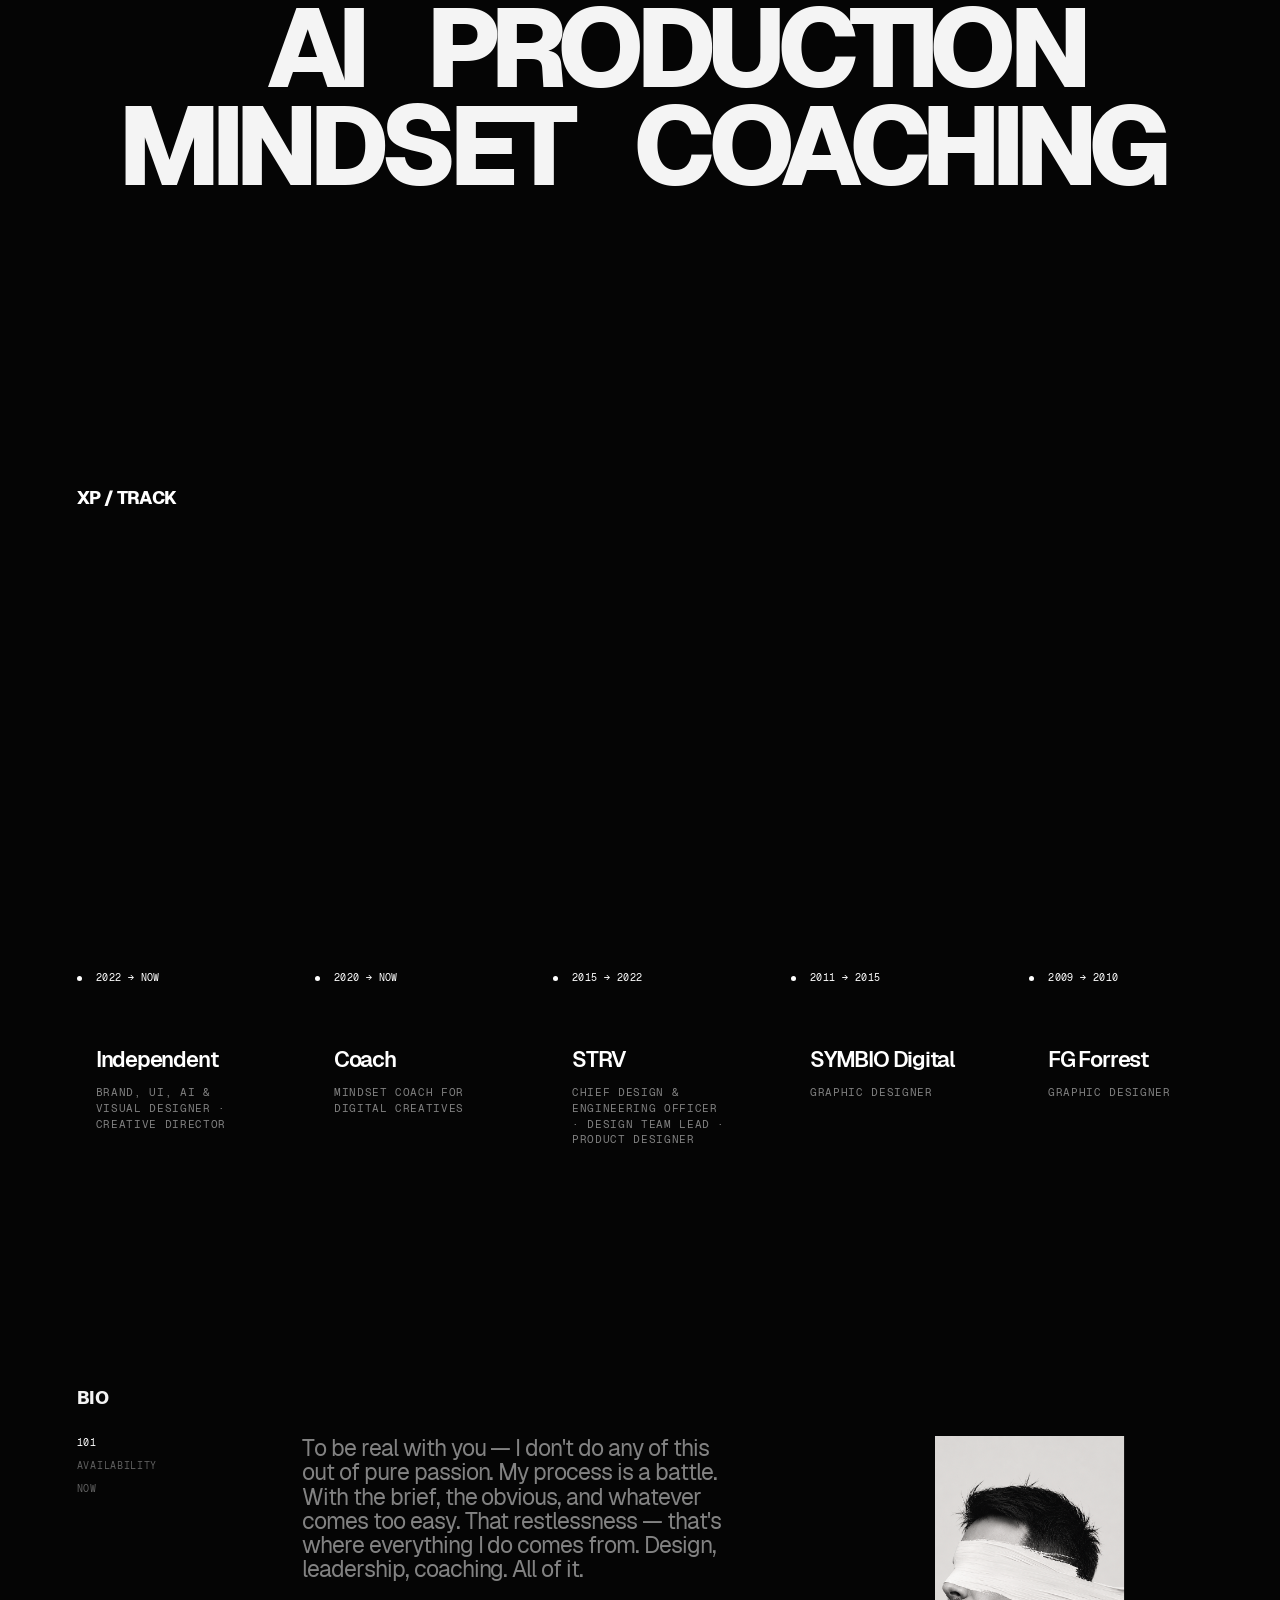
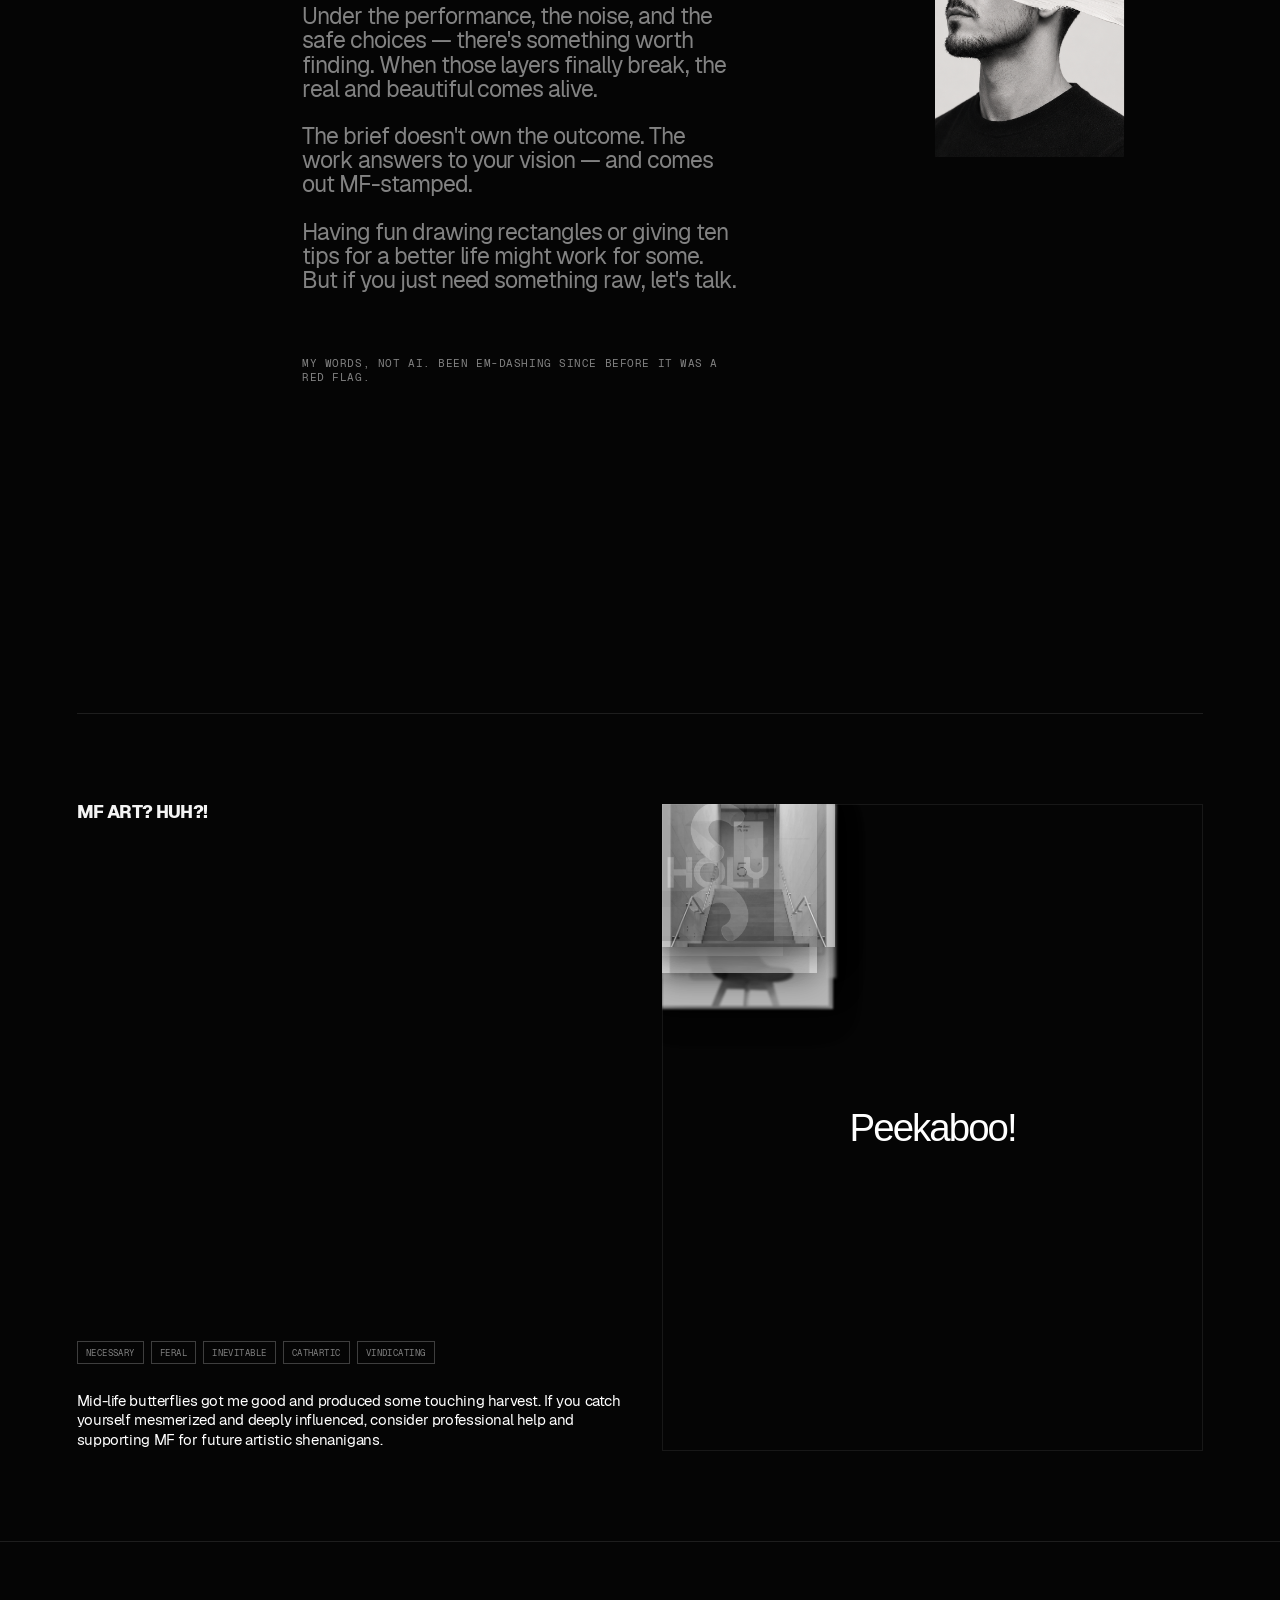
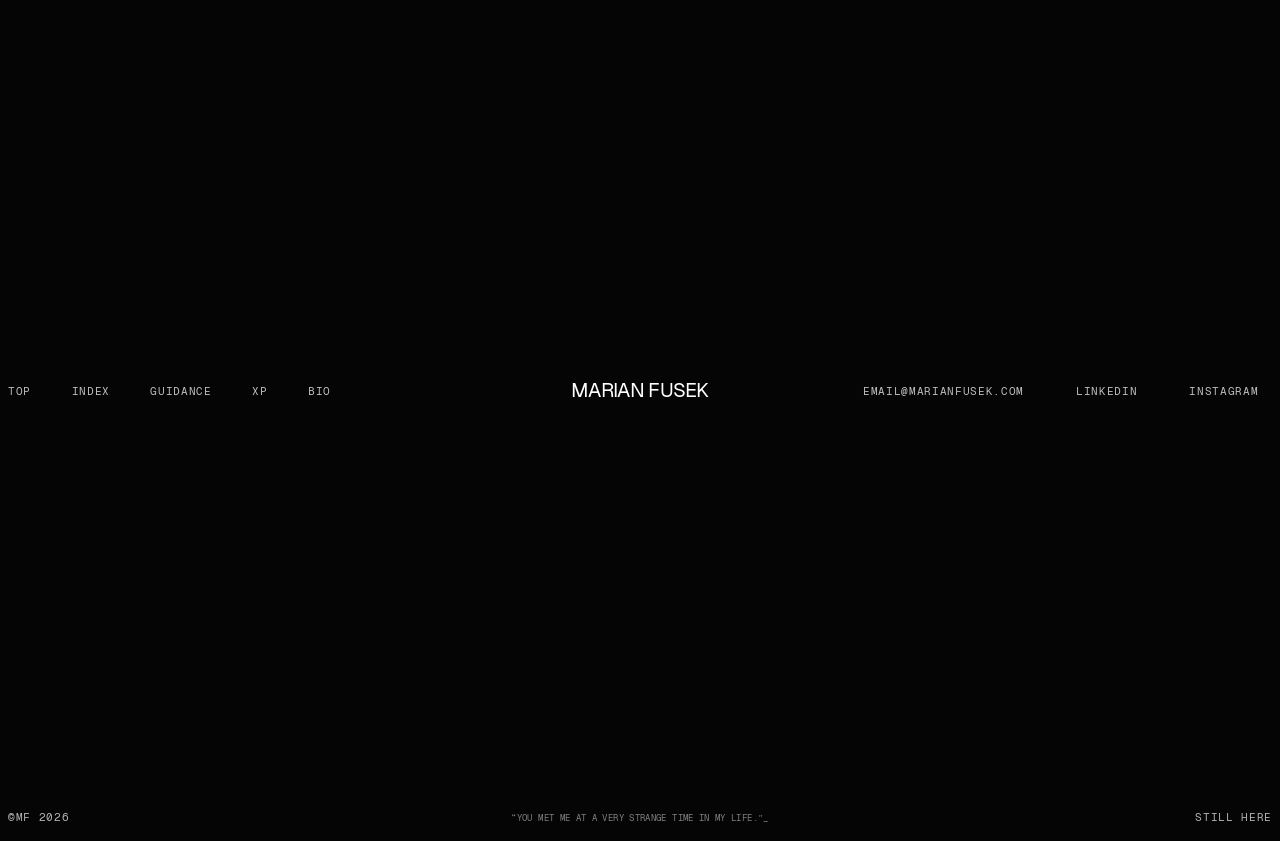
==== commit 4ae38088: "AI Boost" ====
--- a/index.html
+++ b/index.html
@@ -3,23 +3,151 @@
 <html lang="en">
 <head>
 <meta charset="utf-8"/>
-<meta content="width=device-width, initial-scale=1.0" name="viewport"/><title>Marian Fusek — Creative Director, Designer &amp; Mindset Coach</title><meta content="Creative director, designer and mindset coach helping founders, leaders and digital creatives get to something real." name="description"/><link href="https://marianfusek.com/" rel="canonical"/><meta content="#000000" name="theme-color"/><meta content="Marian Fusek — Creative Director, Designer &amp; Mindset Coach" property="og:title"/><meta content="Creative director, designer and mindset coach helping founders, leaders and digital creatives get to something real." property="og:description"/><meta content="https://marianfusek.com/social/og_marian-fusek.jpg" property="og:image"/><meta content="1200" property="og:image:width"/><meta content="630" property="og:image:height"/><meta content="website" property="og:type"/><meta content="https://marianfusek.com/" property="og:url"/><meta content="en_US" property="og:locale"/><meta content="summary_large_image" name="twitter:card"/><meta content="Marian Fusek — Creative Director, Designer &amp; Mindset Coach" name="twitter:title"/><meta content="Creative director, designer and mindset coach helping founders, leaders and digital creatives get to something real." name="twitter:description"/><meta content="https://marianfusek.com/social/og_marian-fusek.jpg" name="twitter:image"/><link href="/favicon/favicon.png" rel="apple-touch-icon" sizes="512x512" type="image/png"/><link href="/site.webmanifest" rel="manifest"/>
+<meta content="width=device-width, initial-scale=1.0" name="viewport"/><meta content="Marian Fusek" name="author"/><title>Marian Fusek — Creative Director, Brand, UI, AI &amp; Visual Designer</title><meta content="Creative Director and Brand, UI, AI &amp; Visual Designer helping founders, leaders and digital creatives build distinctive brands, digital products and visual systems." name="description"/><link href="https://marianfusek.com/" rel="canonical"/><meta content="#000000" name="theme-color"/><meta content="Marian Fusek — Creative Director, Designer &amp; Mindset Coach" property="og:title"/><meta content="Creative Director and Brand, UI, AI &amp; Visual Designer helping founders, leaders and digital creatives build distinctive brands, digital products and visual systems." property="og:description"/><meta content="https://marianfusek.com/social/og_marian-fusek.jpg" property="og:image"/><meta content="1200" property="og:image:width"/><meta content="630" property="og:image:height"/><meta content="website" property="og:type"/><meta content="https://marianfusek.com/" property="og:url"/><meta content="en_US" property="og:locale"/><meta content="summary_large_image" name="twitter:card"/><meta content="Marian Fusek — Creative Director, Designer &amp; Mindset Coach" name="twitter:title"/><meta content="Creative Director and Brand, UI, AI &amp; Visual Designer helping founders, leaders and digital creatives build distinctive brands, digital products and visual systems." name="twitter:description"/><meta content="https://marianfusek.com/social/og_marian-fusek.jpg" name="twitter:image"/><link href="/favicon/favicon.png" rel="apple-touch-icon" sizes="512x512" type="image/png"/><link href="/site.webmanifest" rel="manifest"/>
 
 <link href="favicon/favicon.png" rel="icon" type="image/png"/>
 <link href="style.css" rel="stylesheet"/>
 <script type="application/ld+json">{
   "@context": "https://schema.org",
-  "@type": "Person",
-  "name": "Marian Fusek",
-  "url": "https://marianfusek.com/",
-  "image": "https://marianfusek.com/social/marian-fusek.png",
-  "jobTitle": "Creative Director, Designer and Mindset Coach",
-  "sameAs": [
-    "https://linkedin.com/in/marianfusek/",
-    "https://instagram.com/da_marian/",
-    "https://dribbble.com/marianfusek",
-    "https://www.behance.net/marianfusek",
-    "https://x.com/marianfusek"
+  "@graph": [
+    {
+      "@type": "ProfilePage",
+      "@id": "https://marianfusek.com/#profilepage",
+      "url": "https://marianfusek.com/",
+      "name": "Marian Fusek — Creative Director, Brand, UI, AI & Visual Designer and Mindset Coach",
+      "description": "Portfolio and professional profile of Marian Fusek, a creative director and Brand, UI, AI & Visual Designer who also provides mindset coaching and people-first team leadership guidance.",
+      "mainEntity": {
+        "@id": "https://marianfusek.com/#marian-fusek"
+      },
+      "inLanguage": "en-US",
+      "isPartOf": {
+        "@id": "https://marianfusek.com/#website"
+      },
+      "about": {
+        "@id": "https://marianfusek.com/#selected-work"
+      }
+    },
+    {
+      "@type": "Person",
+      "@id": "https://marianfusek.com/#marian-fusek",
+      "name": "Marian Fusek",
+      "url": "https://marianfusek.com/",
+      "image": {
+        "@type": "ImageObject",
+        "url": "https://marianfusek.com/social/marian-fusek.png"
+      },
+      "jobTitle": [
+        "Creative Director",
+        "Brand, UI, AI & Visual Designer",
+        "Mindset Coach"
+      ],
+      "description": "Creative director and Brand, UI, AI & Visual Designer helping founders, leaders and digital creatives build distinctive brands, digital products and visual systems. Also provides mindset coaching and people-first team leadership guidance.",
+      "knowsAbout": [
+        "Creative direction",
+        "Brand strategy",
+        "Brand identity",
+        "UI design",
+        "Visual design",
+        "AI-assisted creative production",
+        "Mindset coaching",
+        "Team leadership"
+      ],
+      "sameAs": [
+        "https://linkedin.com/in/marianfusek/",
+        "https://instagram.com/da_marian/",
+        "https://dribbble.com/marianfusek",
+        "https://www.behance.net/marianfusek",
+        "https://x.com/marianfusek"
+      ]
+    },
+    {
+      "@type": "WebSite",
+      "@id": "https://marianfusek.com/#website",
+      "url": "https://marianfusek.com/",
+      "name": "Marian Fusek",
+      "description": "Portfolio, professional profile, selected work, coaching, leadership and art by Marian Fusek.",
+      "inLanguage": "en-US",
+      "publisher": {
+        "@id": "https://marianfusek.com/#marian-fusek"
+      }
+    },
+    {
+      "@type": "ItemList",
+      "@id": "https://marianfusek.com/#selected-work",
+      "name": "Selected work by Marian Fusek",
+      "itemListElement": [
+        {
+          "@type": "ListItem",
+          "position": 1,
+          "item": {
+            "@type": "CreativeWork",
+            "name": "MIUNĀE",
+            "description": "Creative direction and a skincare brand system built around time, tactility and restraint",
+            "genre": "Creative direction",
+            "creator": {
+              "@id": "https://marianfusek.com/#marian-fusek"
+            },
+            "url": "https://marianfusek.com/#work"
+          }
+        },
+        {
+          "@type": "ListItem",
+          "position": 2,
+          "item": {
+            "@type": "CreativeWork",
+            "name": "GoBaller",
+            "description": "Brand and iOS app for football coaching",
+            "genre": "Brand and UI design",
+            "creator": {
+              "@id": "https://marianfusek.com/#marian-fusek"
+            },
+            "url": "https://marianfusek.com/#work"
+          }
+        },
+        {
+          "@type": "ListItem",
+          "position": 3,
+          "item": {
+            "@type": "CreativeWork",
+            "name": "AIMS",
+            "description": "Website, brand refresh, marketing and sales assets for AI music-catalog search",
+            "genre": "Brand and digital design",
+            "creator": {
+              "@id": "https://marianfusek.com/#marian-fusek"
+            },
+            "url": "https://marianfusek.com/#work"
+          }
+        },
+        {
+          "@type": "ListItem",
+          "position": 4,
+          "item": {
+            "@type": "CreativeWork",
+            "name": "Vault 111",
+            "description": "Selected design experiments and visual work",
+            "genre": "Visual design",
+            "creator": {
+              "@id": "https://marianfusek.com/#marian-fusek"
+            },
+            "url": "https://marianfusek.com/#work"
+          }
+        },
+        {
+          "@type": "ListItem",
+          "position": 5,
+          "item": {
+            "@type": "CreativeWork",
+            "name": "Side Quests",
+            "description": "Community, product, academic and speaking projects",
+            "genre": "Creative practice",
+            "creator": {
+              "@id": "https://marianfusek.com/#marian-fusek"
+            },
+            "url": "https://marianfusek.com/#work"
+          }
+        }
+      ]
+    }
   ]
 }</script></head>
 <body class="mf-preload-locked">
@@ -32,7 +160,7 @@
 </svg>
 <div id="mf">
 <div aria-hidden="true" class="mf-loader" id="mfLoader">
-<div aria-hidden="true" class="mf-loader-version">V#113</div>
+<div aria-hidden="true" class="mf-loader-version">V#116</div>
 <div class="mf-loader-progress" id="mfLoaderProgress">01%</div>
 <div class="mf-loader-ascii" id="mfLoaderAscii">// assembling experience</div>
 <div class="mf-loader-bar-track">
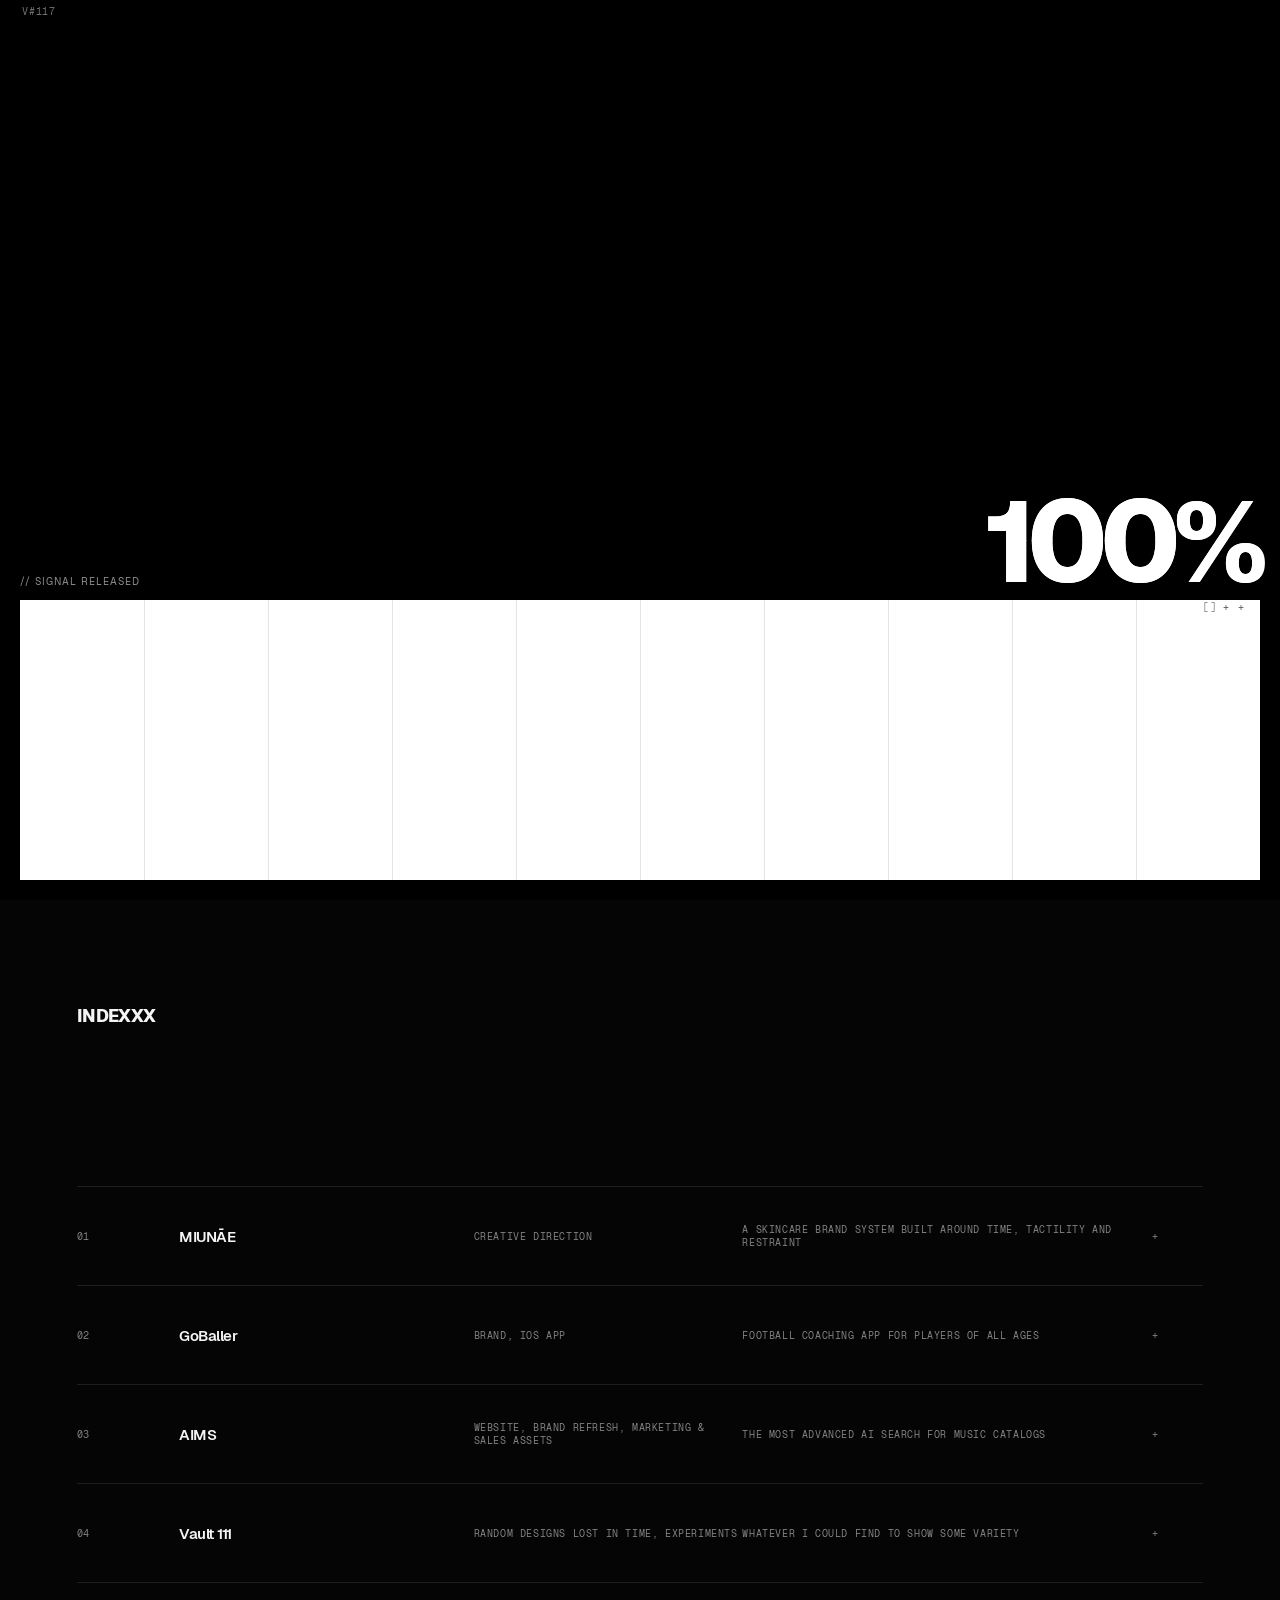
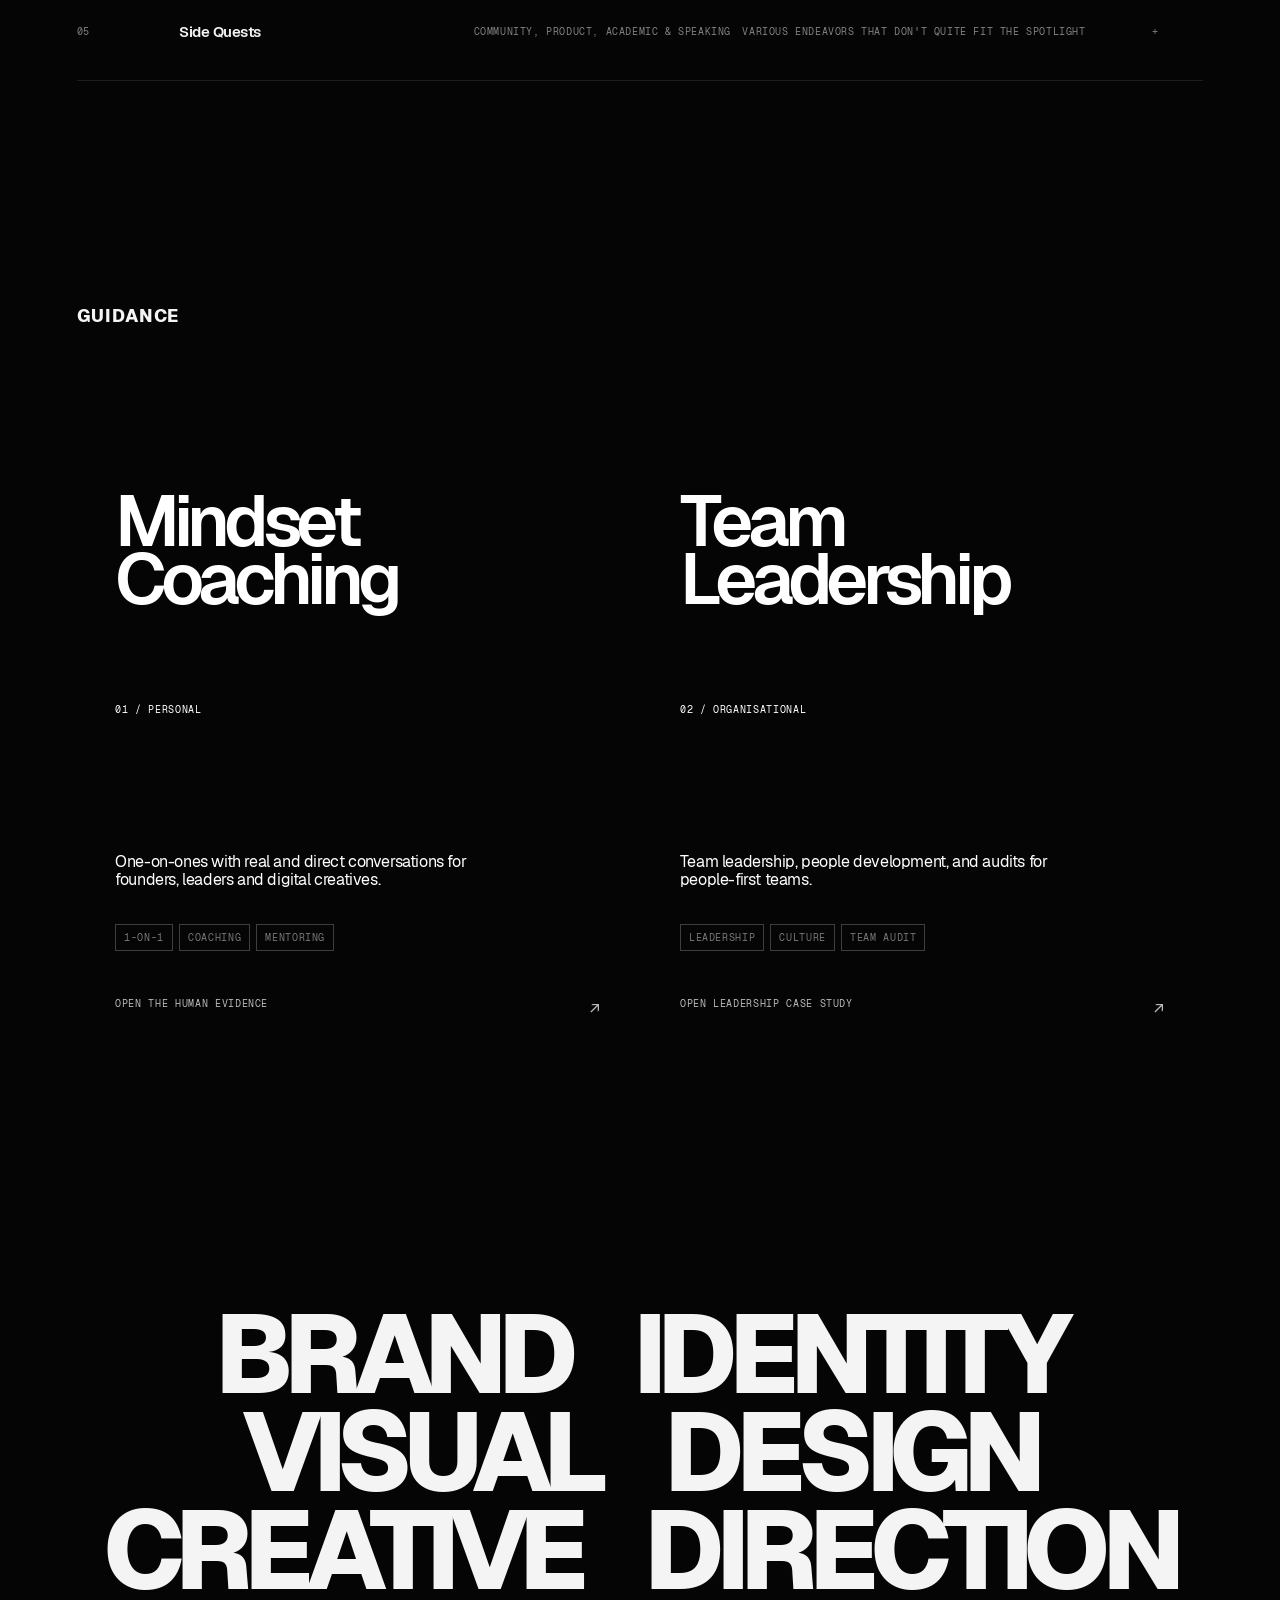
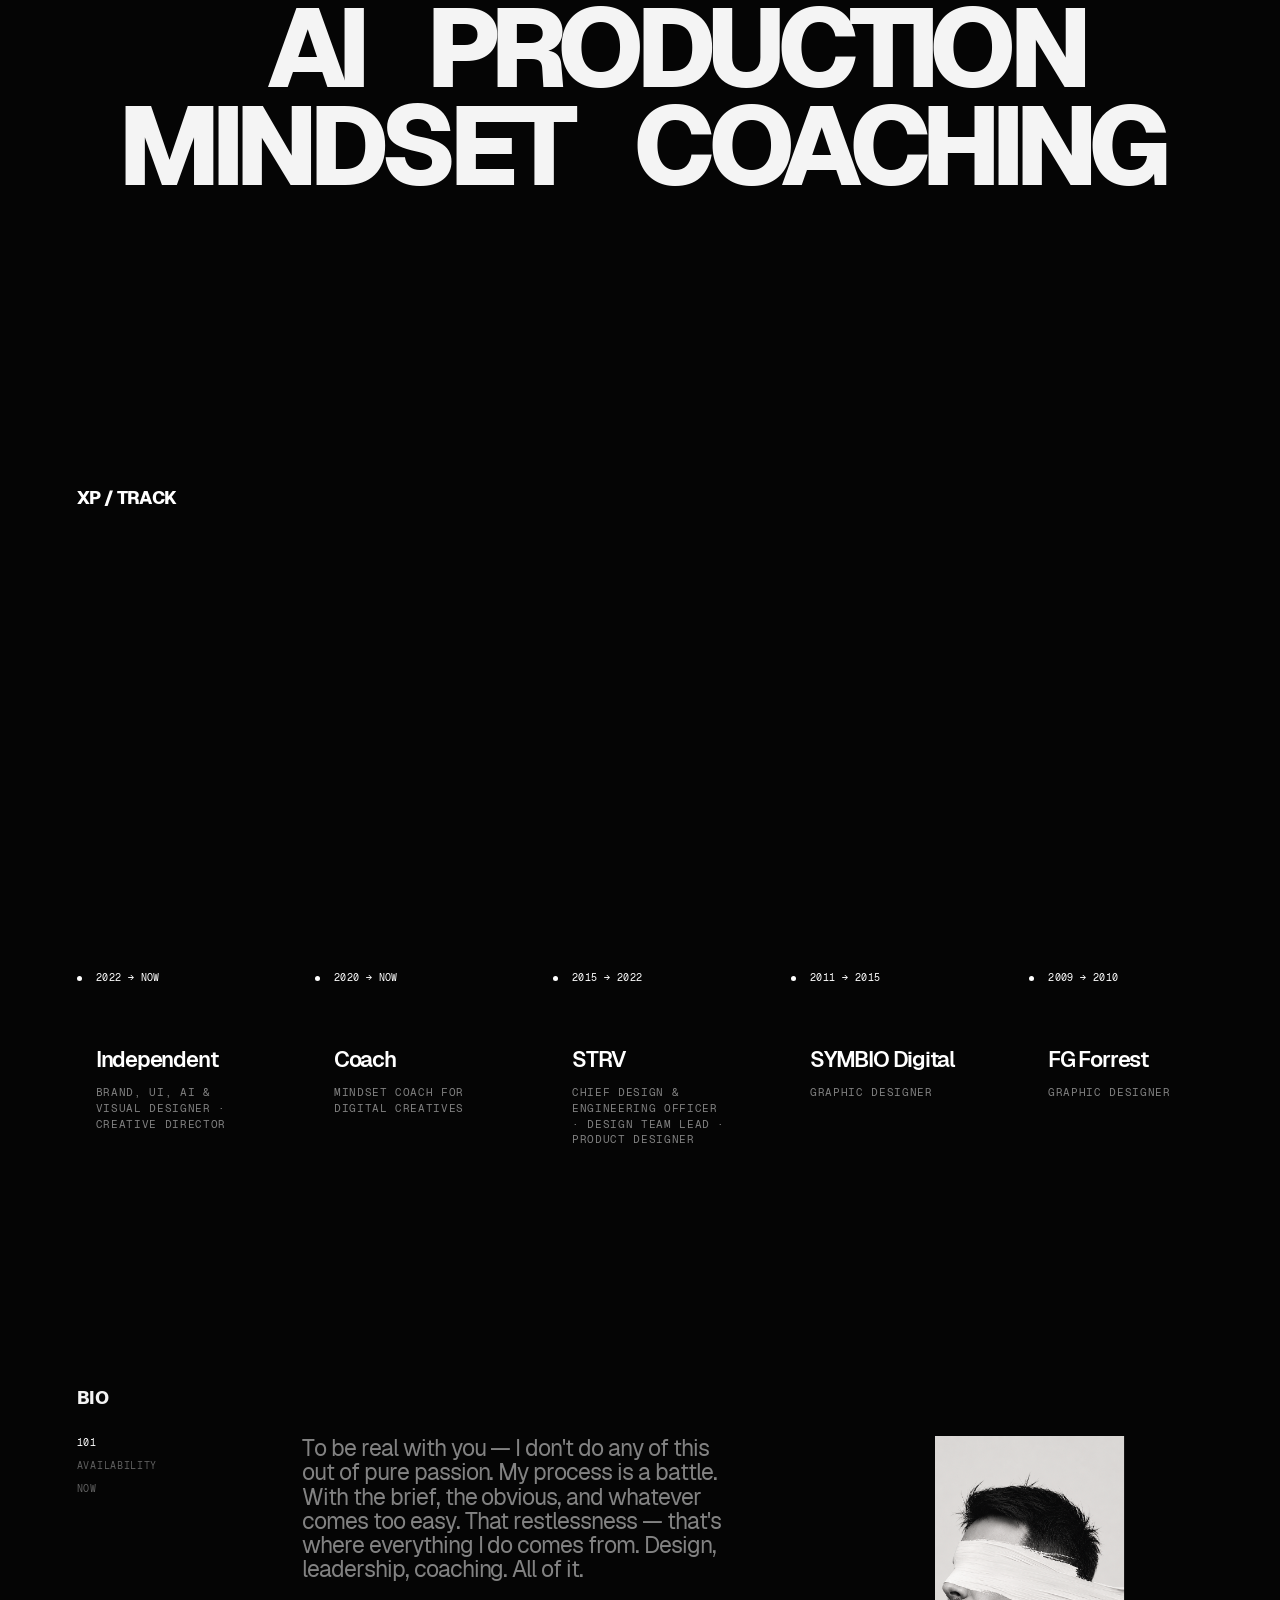
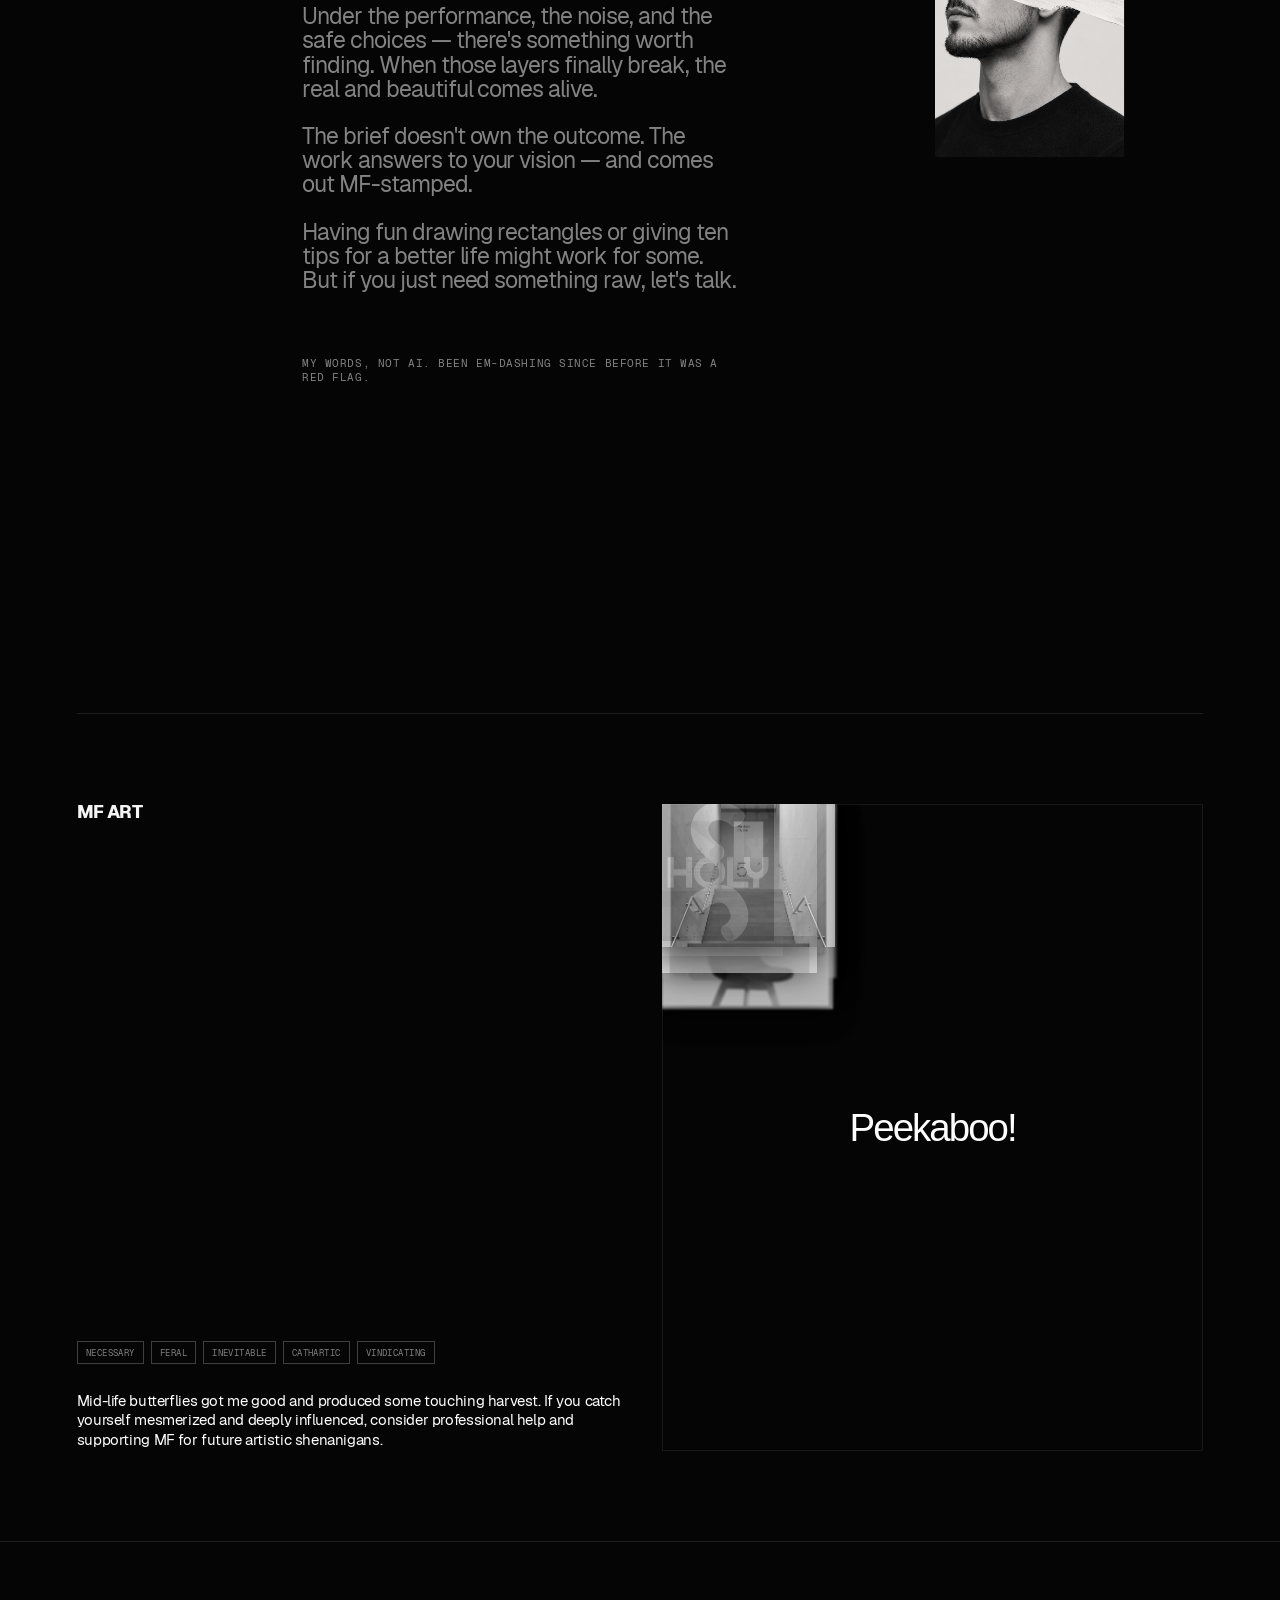
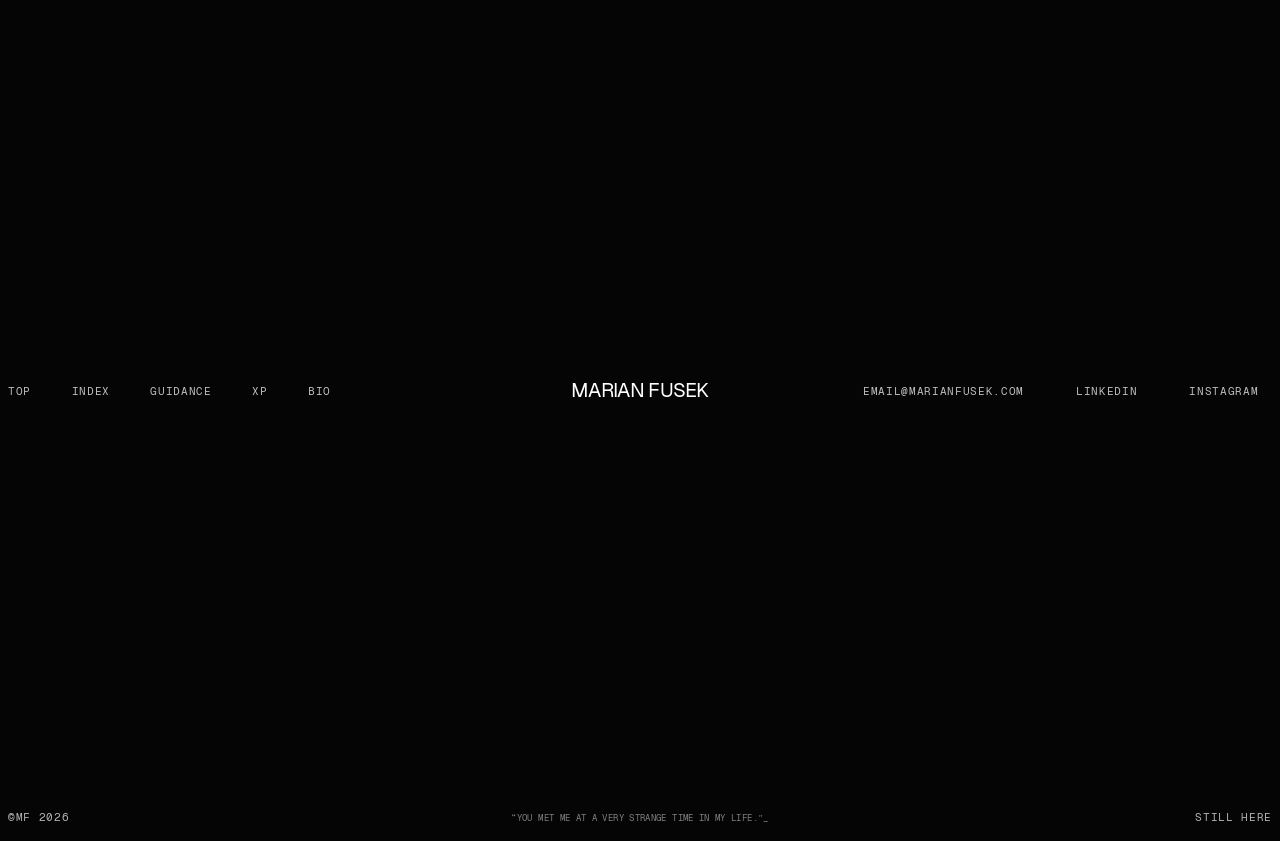
==== commit bf628030: "AI 02" ====
--- a/index.html
+++ b/index.html
@@ -15,7 +15,7 @@
       "@id": "https://marianfusek.com/#profilepage",
       "url": "https://marianfusek.com/",
       "name": "Marian Fusek — Creative Director, Brand, UI, AI & Visual Designer and Mindset Coach",
-      "description": "Portfolio and professional profile of Marian Fusek, a creative director and Brand, UI, AI & Visual Designer who also provides mindset coaching and people-first team leadership guidance.",
+      "description": "Portfolio and professional profile of Marian Fusek, a creative director and Brand, UI, AI & Visual Designer from Prague, Czechia, who also provides mindset coaching and people-first team leadership guidance.",
       "mainEntity": {
         "@id": "https://marianfusek.com/#marian-fusek"
       },
@@ -41,7 +41,7 @@
         "Brand, UI, AI & Visual Designer",
         "Mindset Coach"
       ],
-      "description": "Creative director and Brand, UI, AI & Visual Designer helping founders, leaders and digital creatives build distinctive brands, digital products and visual systems. Also provides mindset coaching and people-first team leadership guidance.",
+      "description": "Creative director and Brand, UI, AI & Visual Designer from Prague, Czechia, helping founders, leaders and digital creatives build distinctive brands, digital products and visual systems. Also provides mindset coaching and people-first team leadership guidance.",
       "knowsAbout": [
         "Creative direction",
         "Brand strategy",
@@ -65,7 +65,7 @@
       "@id": "https://marianfusek.com/#website",
       "url": "https://marianfusek.com/",
       "name": "Marian Fusek",
-      "description": "Portfolio, professional profile, selected work, coaching, leadership and art by Marian Fusek.",
+      "description": "Portfolio, professional profile, selected work, coaching, leadership and art by Prague, Czechia–based creative professional Marian Fusek.",
       "inLanguage": "en-US",
       "publisher": {
         "@id": "https://marianfusek.com/#marian-fusek"
@@ -160,7 +160,7 @@
 </svg>
 <div id="mf">
 <div aria-hidden="true" class="mf-loader" id="mfLoader">
-<div aria-hidden="true" class="mf-loader-version">V#116</div>
+<div aria-hidden="true" class="mf-loader-version">V#117</div>
 <div class="mf-loader-progress" id="mfLoaderProgress">01%</div>
 <div class="mf-loader-ascii" id="mfLoaderAscii">// assembling experience</div>
 <div class="mf-loader-bar-track">
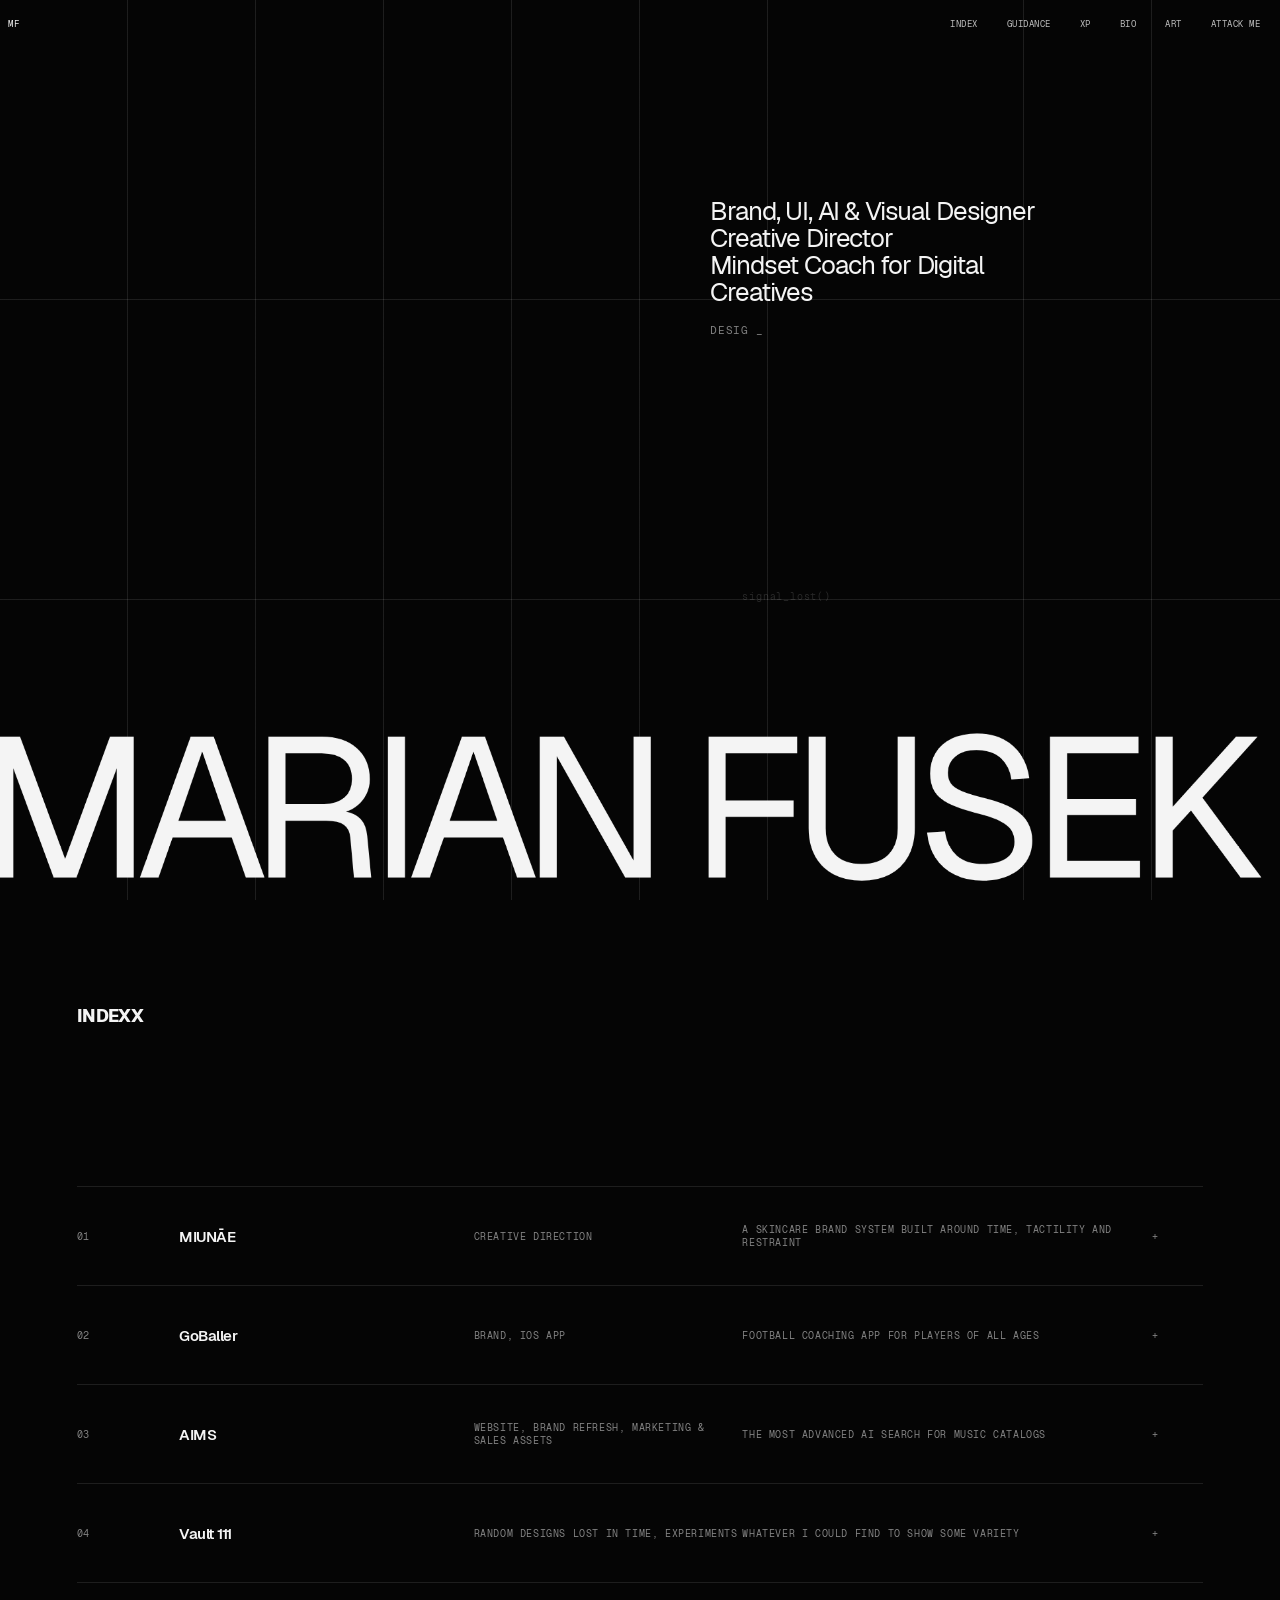
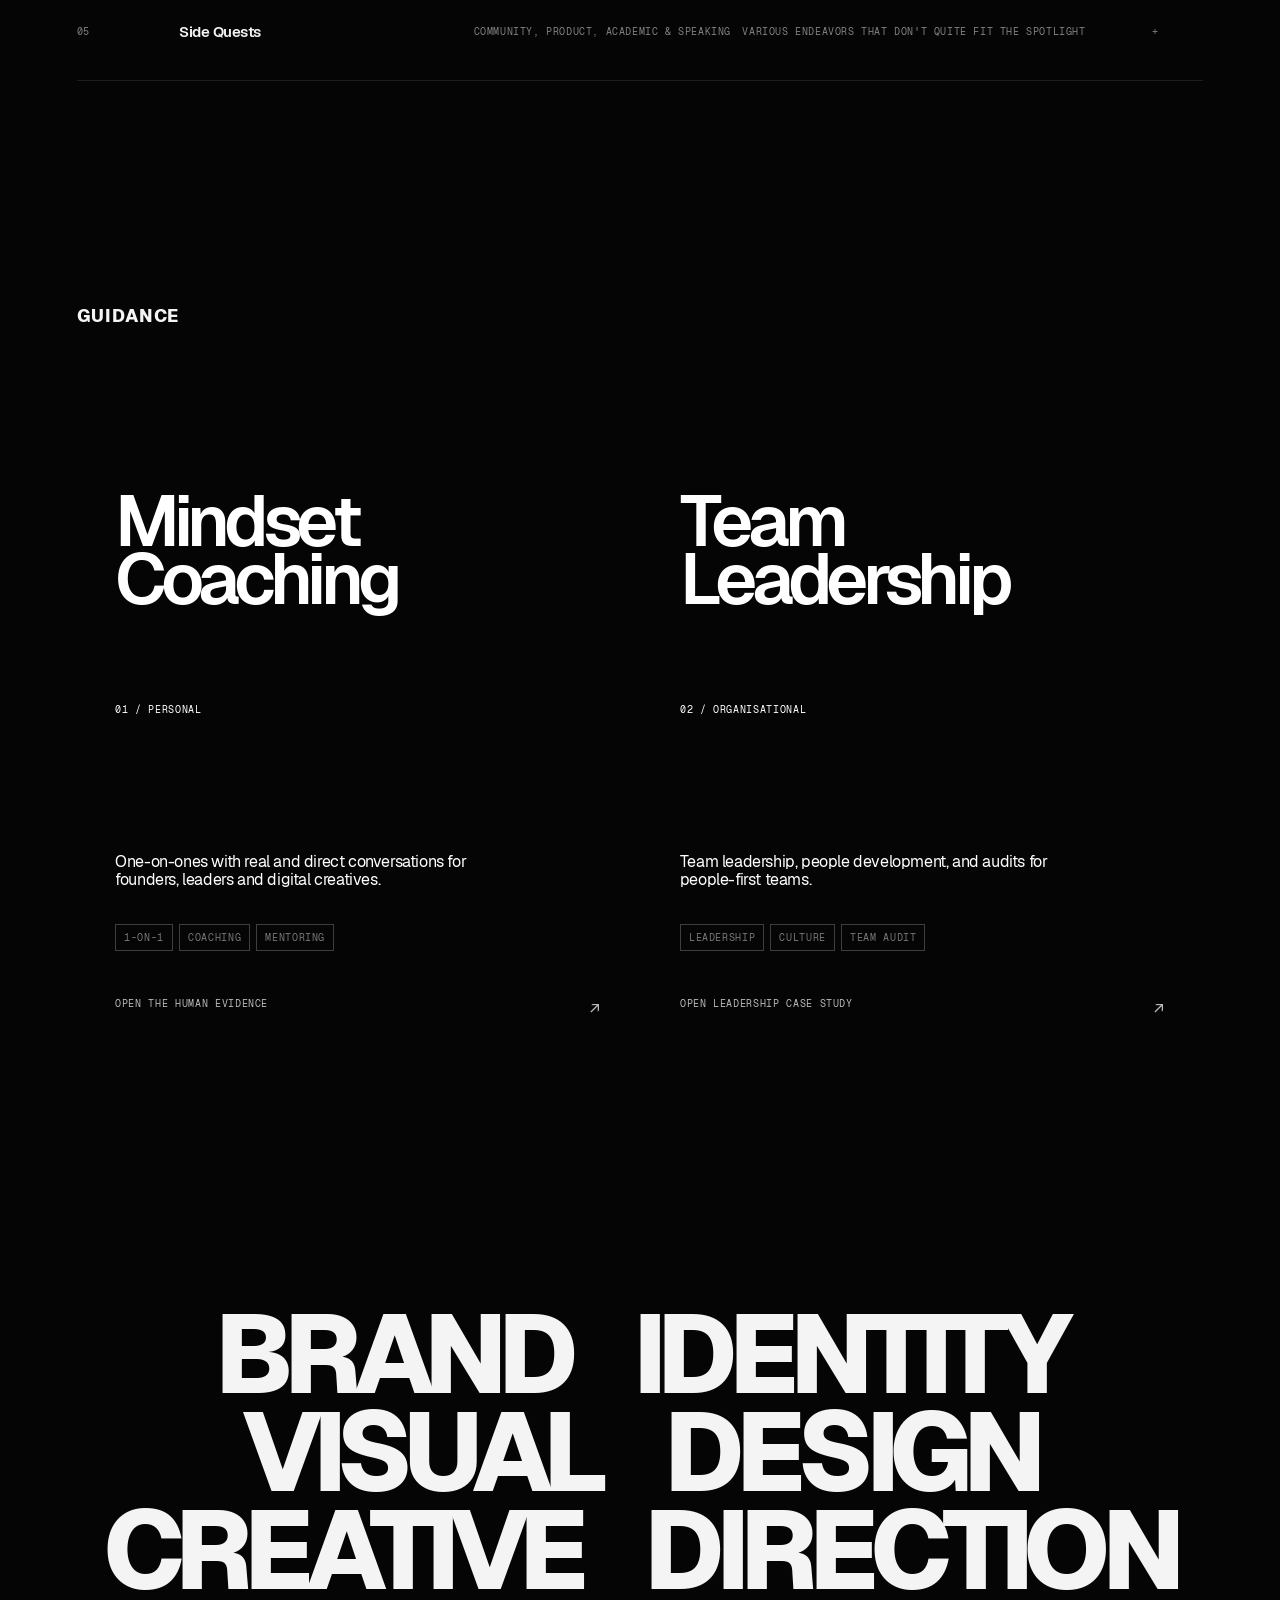
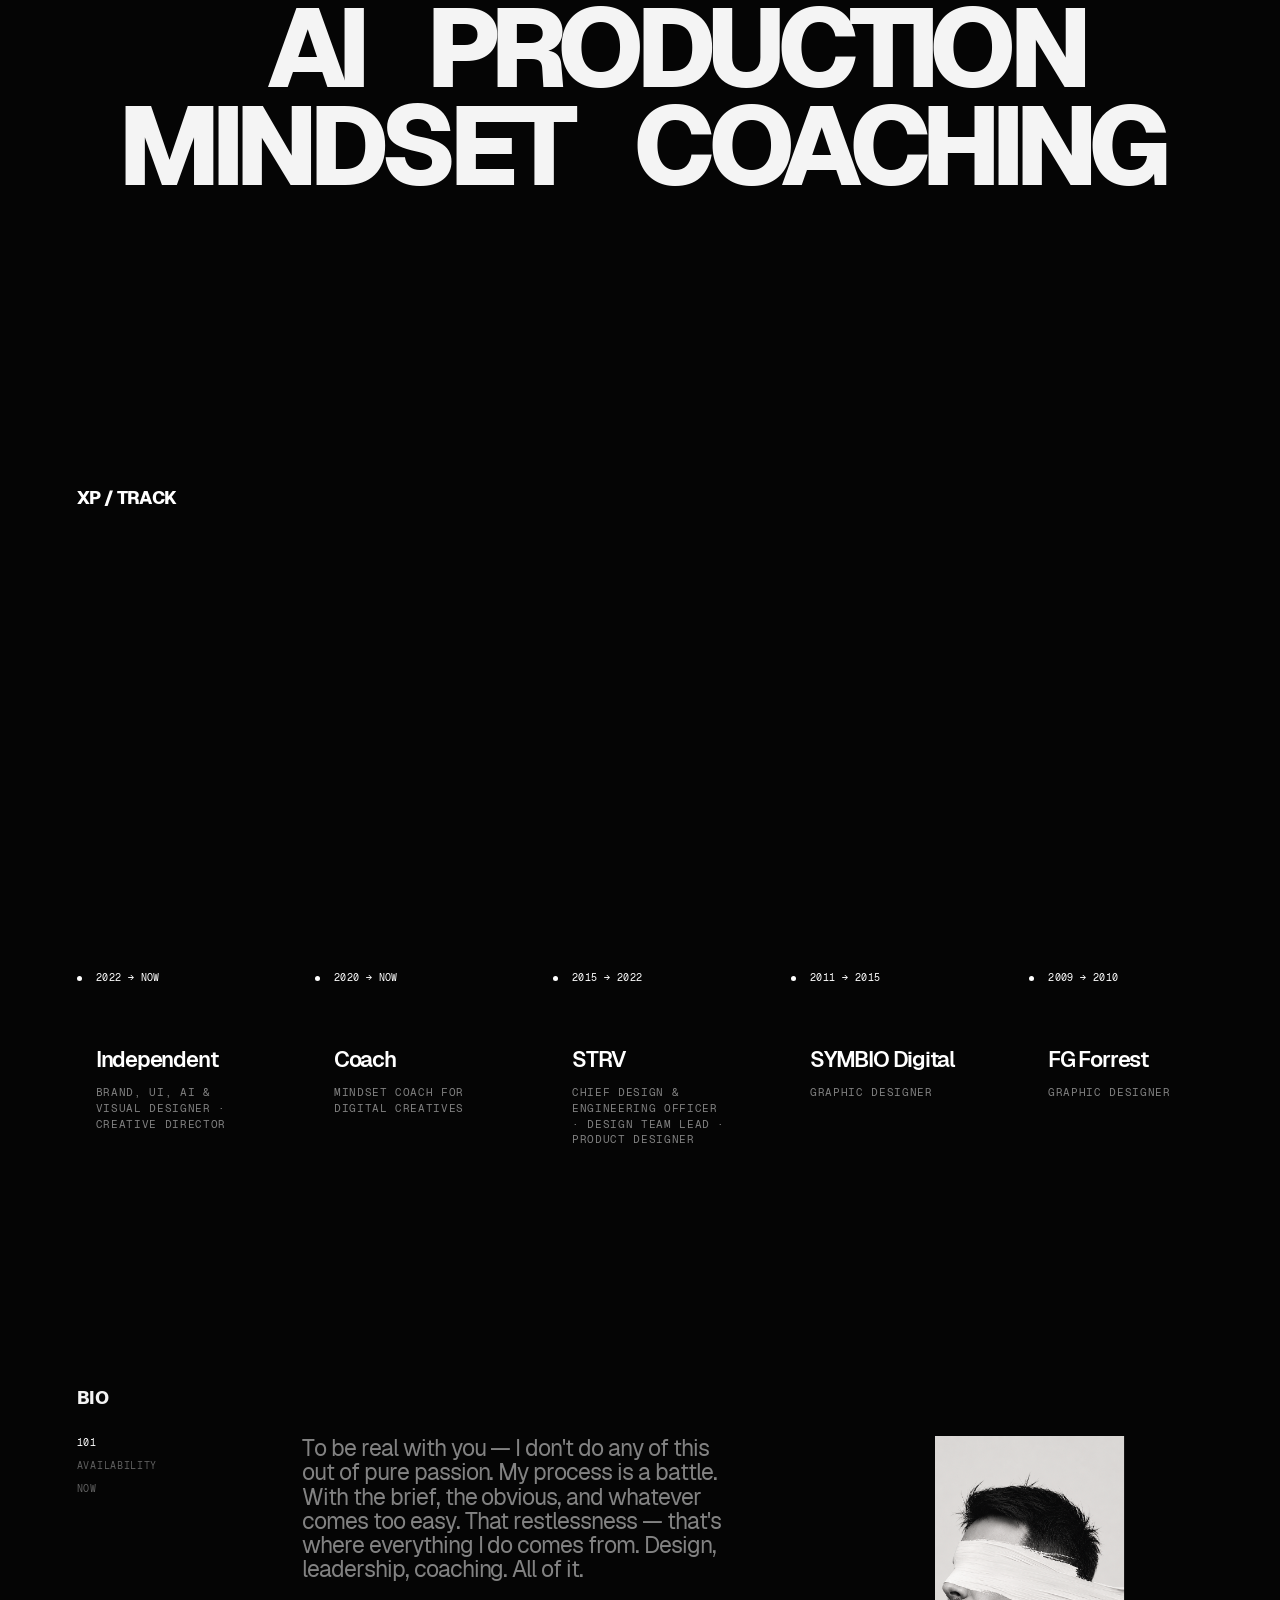
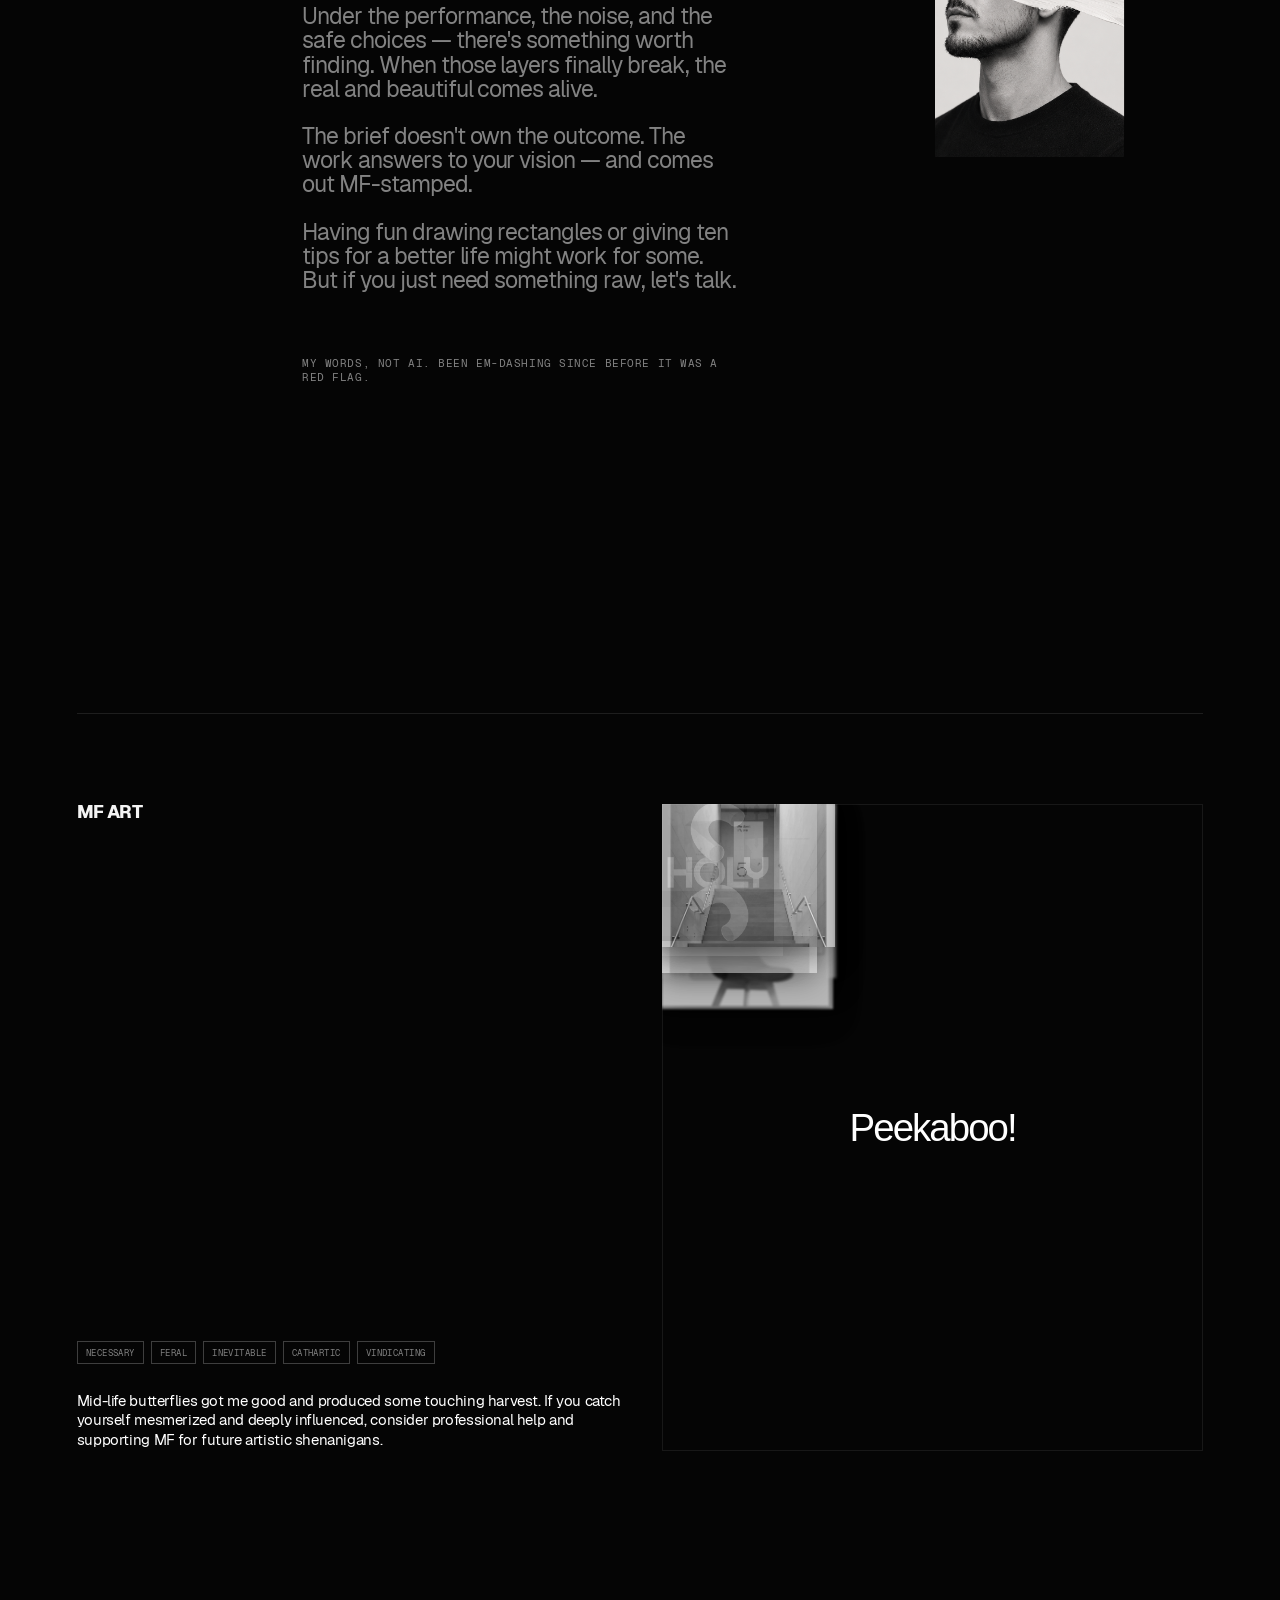
==== commit 4216cf9b: "Chill fix 01" ====
--- a/index.html
+++ b/index.html
@@ -15,7 +15,7 @@
       "@id": "https://marianfusek.com/#profilepage",
       "url": "https://marianfusek.com/",
       "name": "Marian Fusek — Creative Director, Brand, UI, AI & Visual Designer and Mindset Coach",
-      "description": "Portfolio and professional profile of Marian Fusek, a creative director and Brand, UI, AI & Visual Designer from Prague, Czechia, who also provides mindset coaching and people-first team leadership guidance.",
+      "description": "Portfolio and professional profile of Marian Fusek, a creative director and Brand, UI, AI & Visual Designer who also provides mindset coaching and people-first team leadership guidance.",
       "mainEntity": {
         "@id": "https://marianfusek.com/#marian-fusek"
       },
@@ -41,7 +41,7 @@
         "Brand, UI, AI & Visual Designer",
         "Mindset Coach"
       ],
-      "description": "Creative director and Brand, UI, AI & Visual Designer from Prague, Czechia, helping founders, leaders and digital creatives build distinctive brands, digital products and visual systems. Also provides mindset coaching and people-first team leadership guidance.",
+      "description": "Creative director and Brand, UI, AI & Visual Designer helping founders, leaders and digital creatives build distinctive brands, digital products and visual systems. Also provides mindset coaching and people-first team leadership guidance.",
       "knowsAbout": [
         "Creative direction",
         "Brand strategy",
@@ -65,7 +65,7 @@
       "@id": "https://marianfusek.com/#website",
       "url": "https://marianfusek.com/",
       "name": "Marian Fusek",
-      "description": "Portfolio, professional profile, selected work, coaching, leadership and art by Prague, Czechia–based creative professional Marian Fusek.",
+      "description": "Portfolio, professional profile, selected work, coaching, leadership and art by Marian Fusek.",
       "inLanguage": "en-US",
       "publisher": {
         "@id": "https://marianfusek.com/#marian-fusek"
@@ -160,7 +160,7 @@
 </svg>
 <div id="mf">
 <div aria-hidden="true" class="mf-loader" id="mfLoader">
-<div aria-hidden="true" class="mf-loader-version">V#117</div>
+<div aria-hidden="true" class="mf-loader-version">V#118</div>
 <div class="mf-loader-progress" id="mfLoaderProgress">01%</div>
 <div class="mf-loader-ascii" id="mfLoaderAscii">// assembling experience</div>
 <div class="mf-loader-bar-track">
@@ -189,6 +189,7 @@
 <div class="mf-ascii mf-a7">5 A.M.</div>
 <div class="mf-ascii mf-a8">Quiet</div>
 <div class="mf-ascii mf-a9">Ask</div>
+<div class="mf-ascii mf-a10">#00–life–#FF</div>
 <nav class="mf-nav">
 <div class="mf-nav-logo">MF</div>
 <a class="mf-menu-item mf-nav-index" href="#work">Index</a>
--- a/style.css
+++ b/style.css
@@ -6044,6 +6044,7 @@
 
 .mf-a8 { left: 12%; top: 58%; }
 .mf-a9 { left: 78%; top: 84%; }
+.mf-a10 { left: 34%; top: 52%; }
 
 /* The GoBaller deck is driven exclusively by the Web Animations API. */
 .mf-carousel-card,
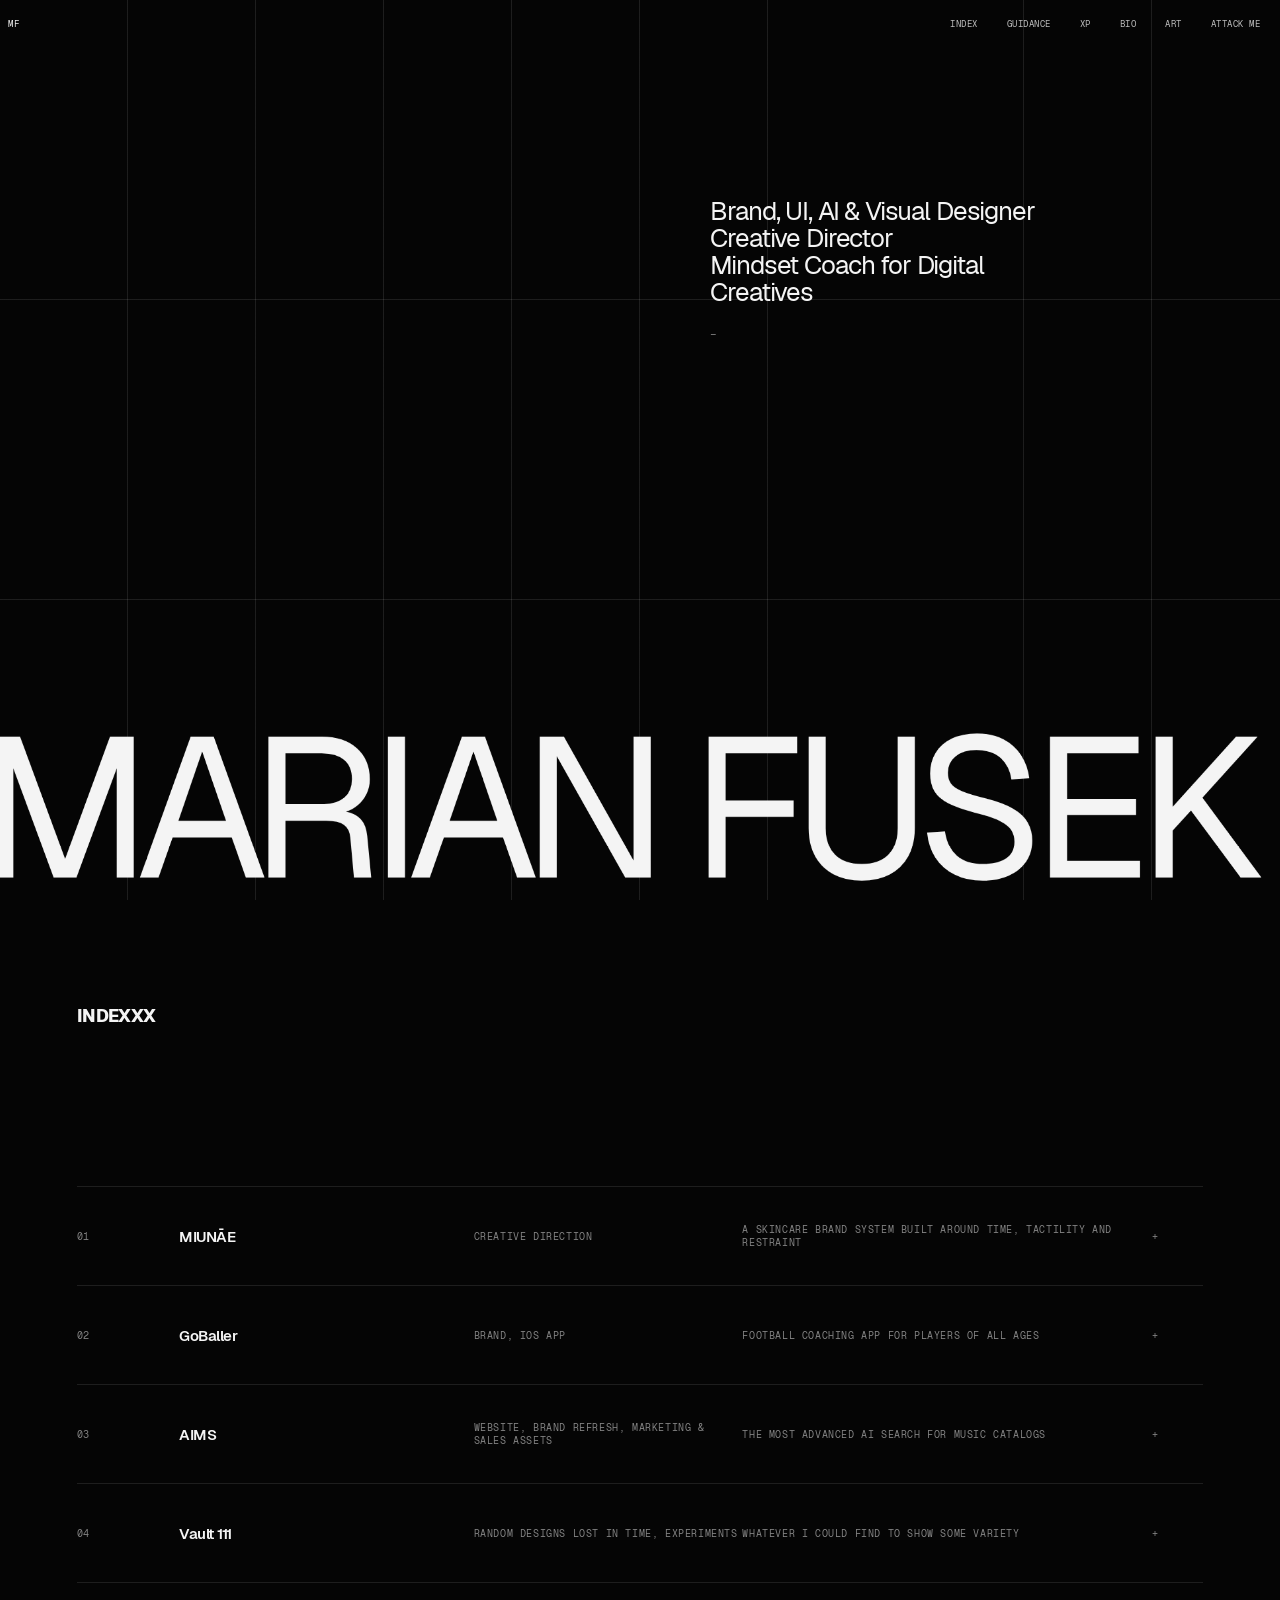
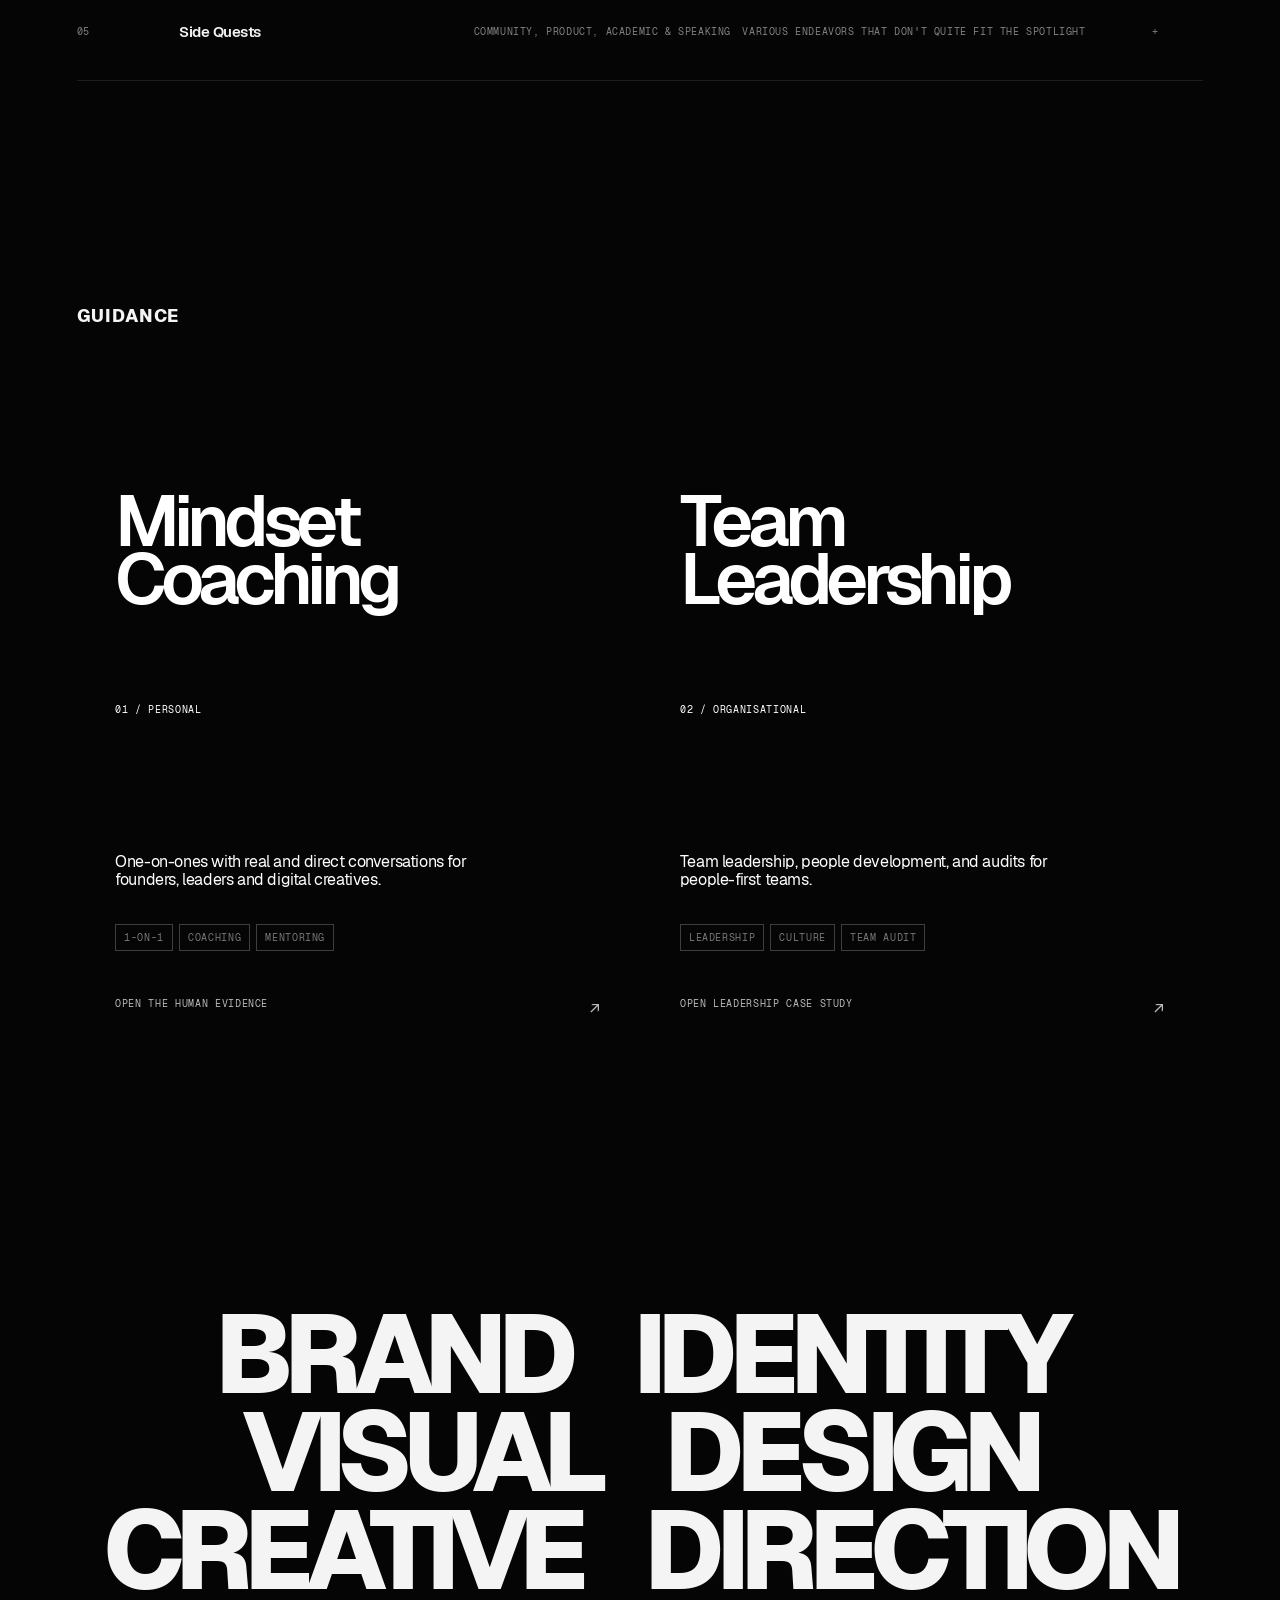
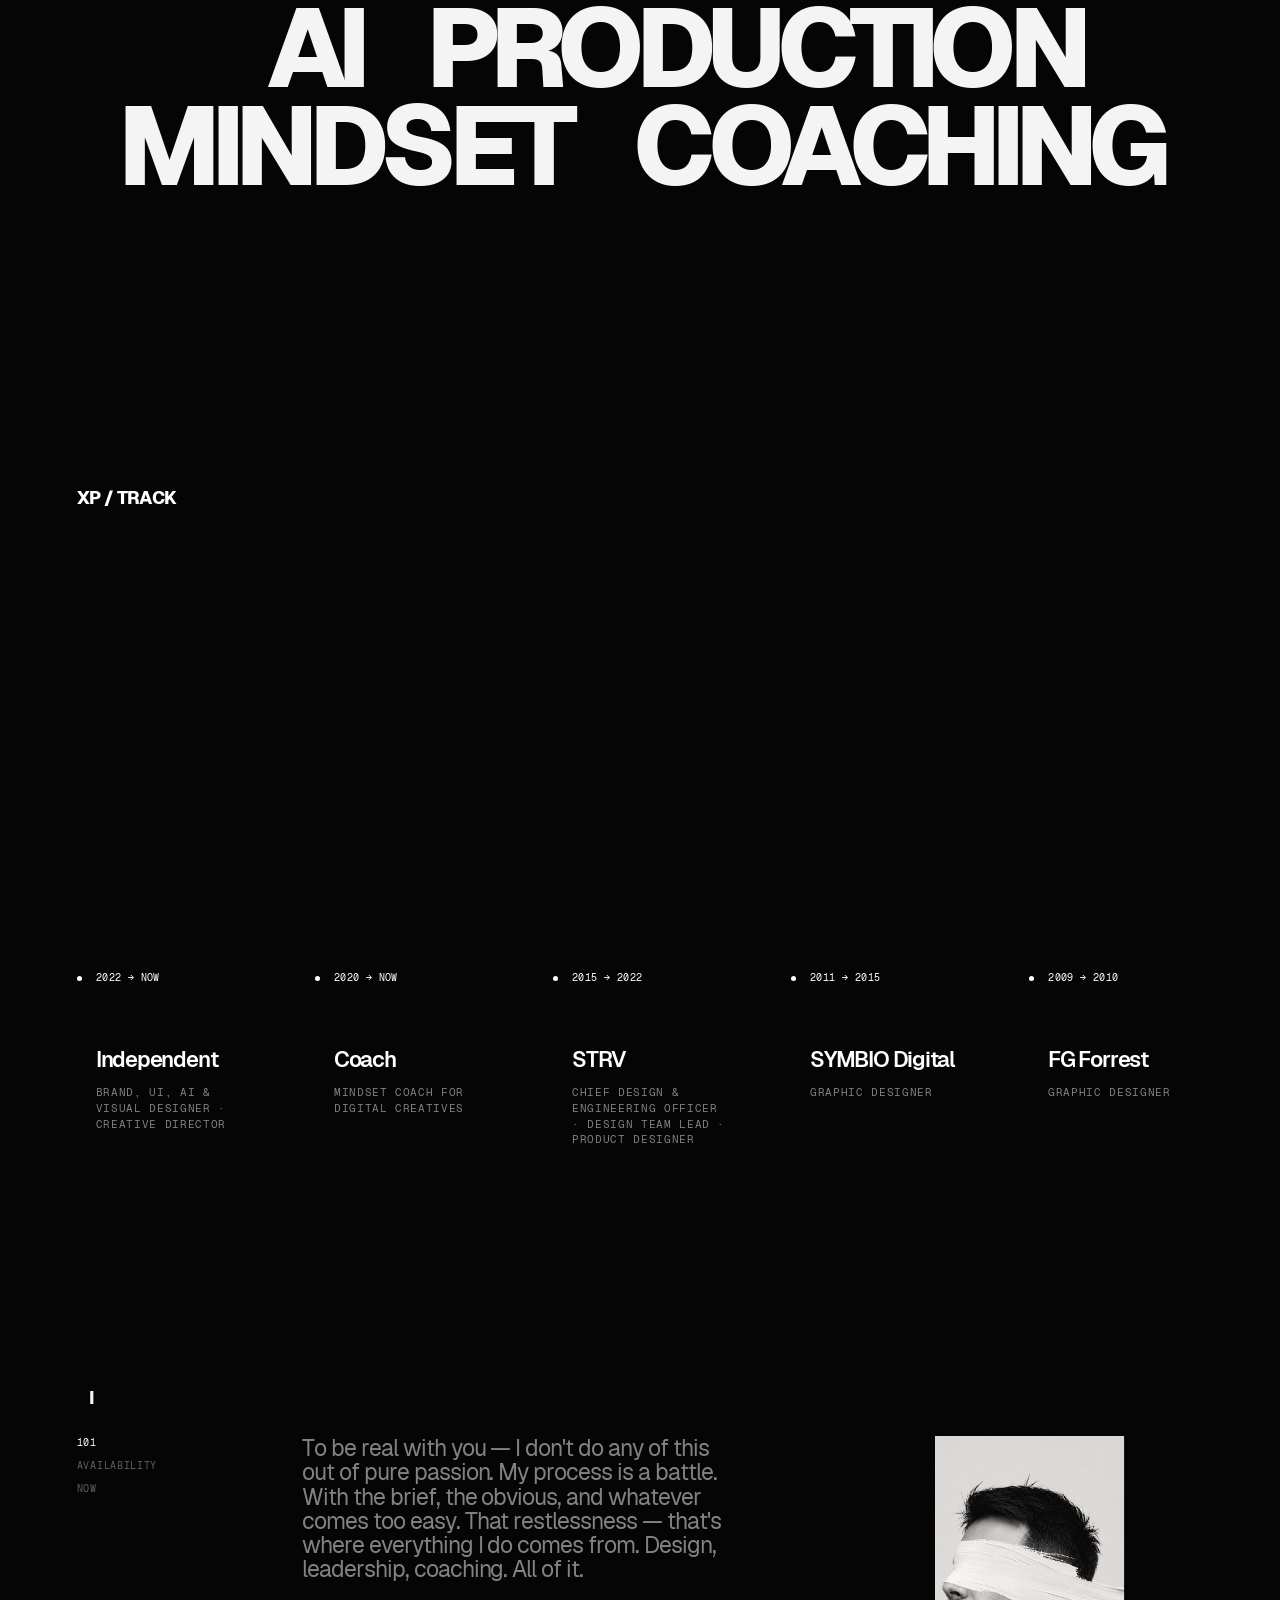
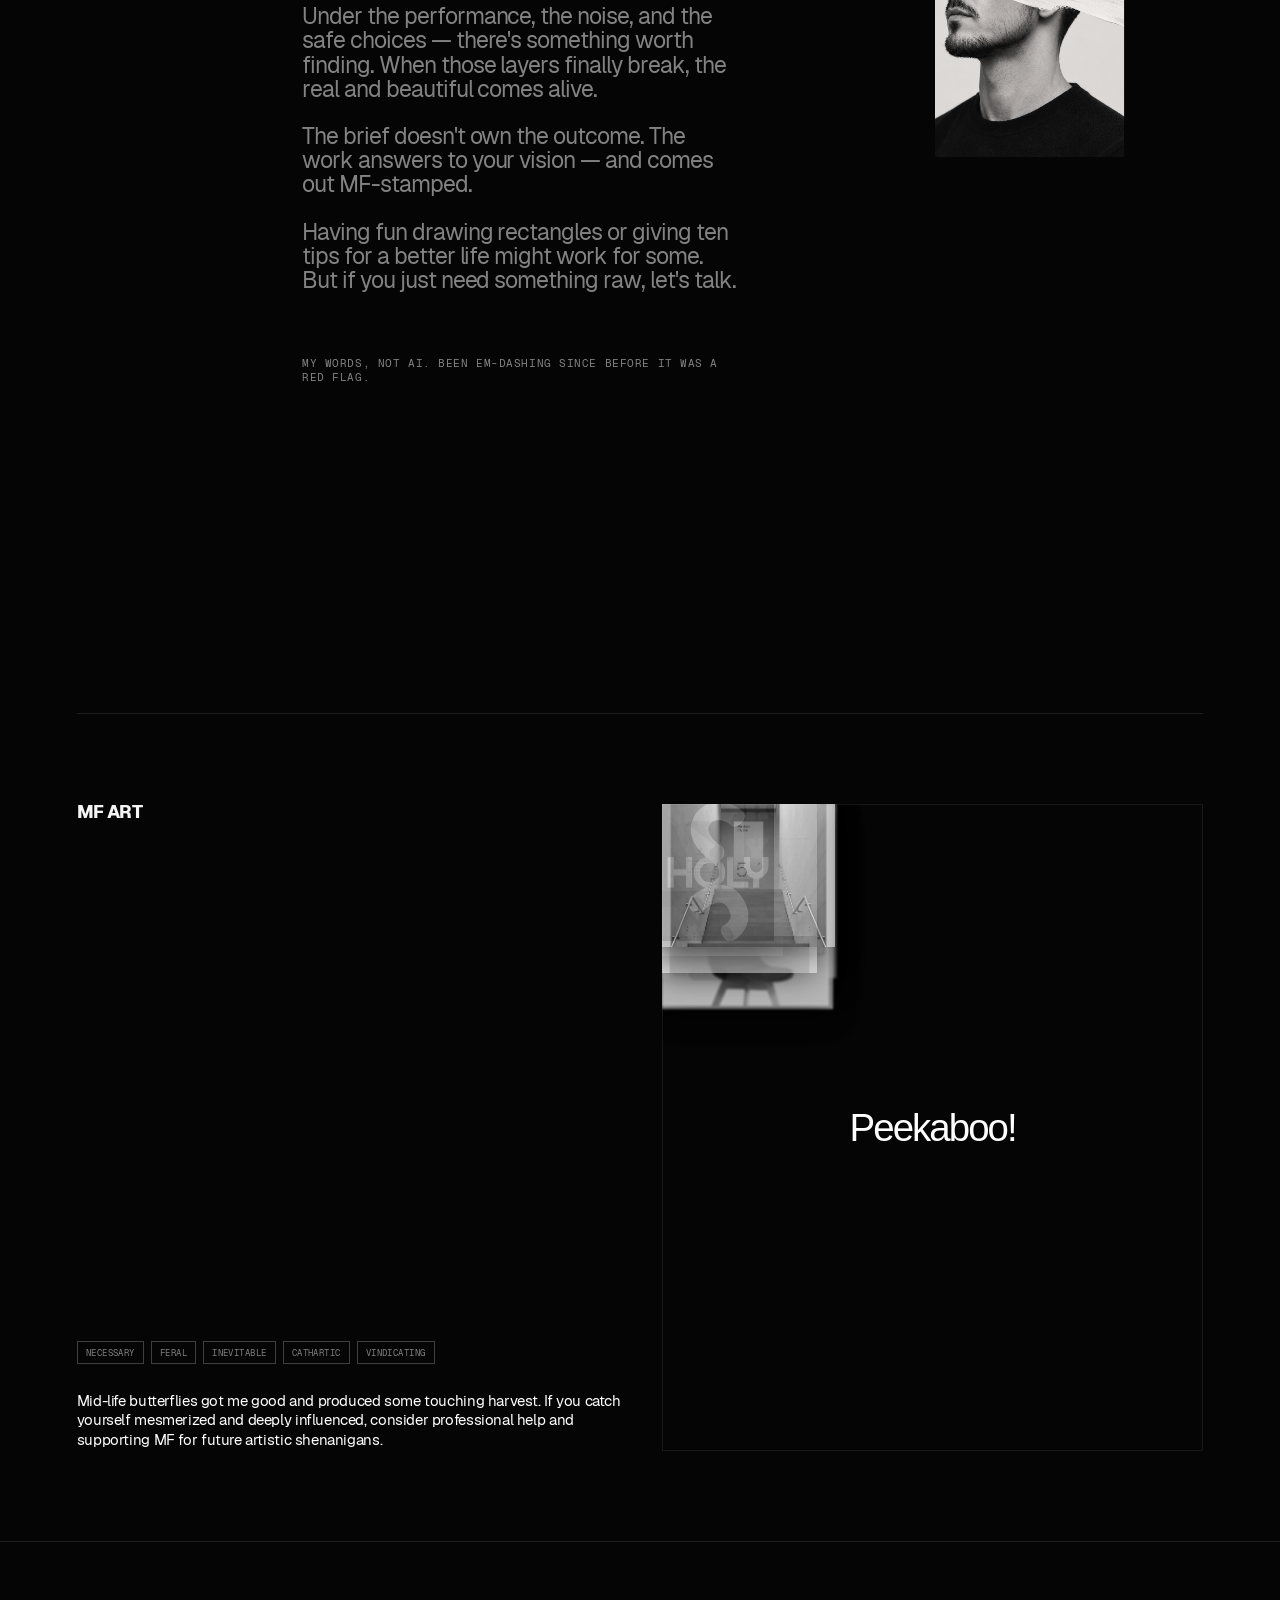
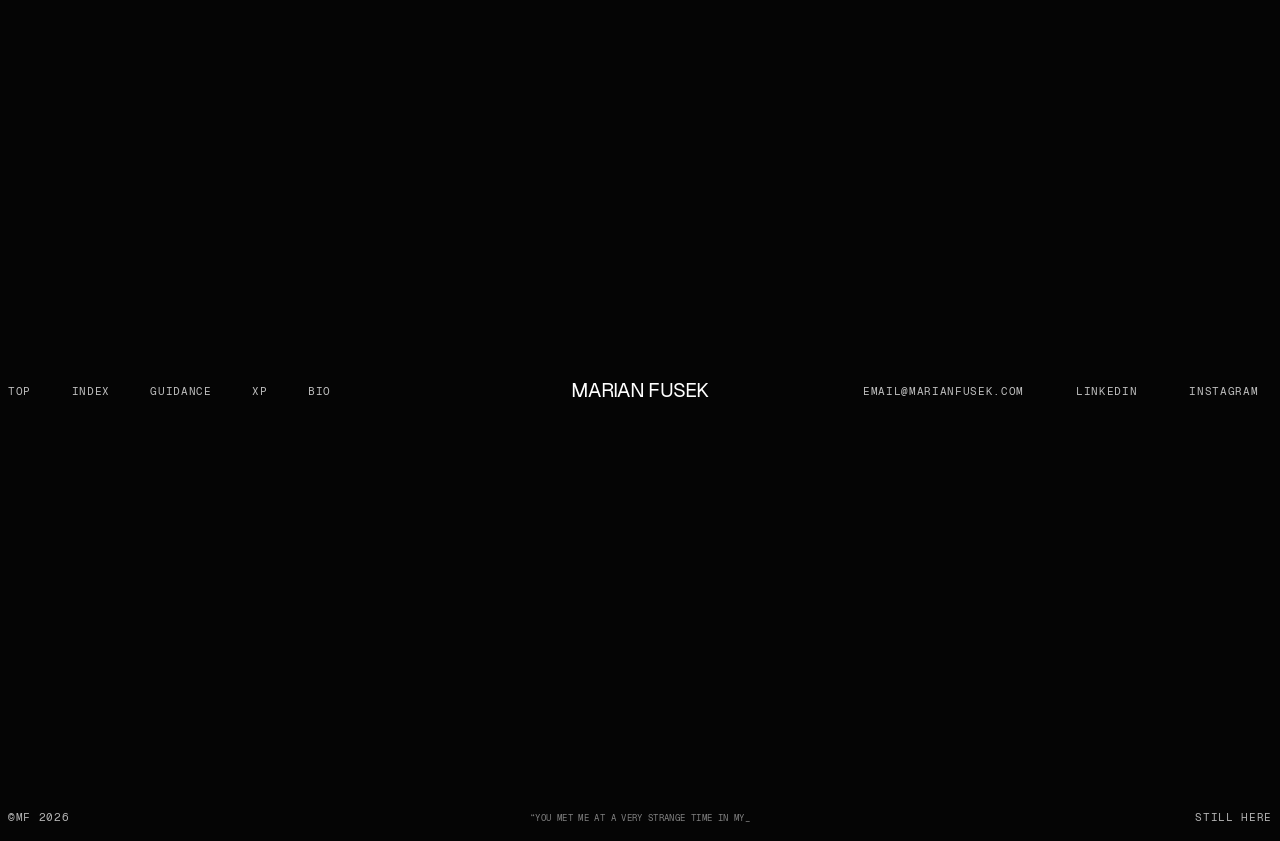
==== commit e6ab7e03: "Maros - Fix" ====
--- a/index.html
+++ b/index.html
@@ -160,7 +160,7 @@
 </svg>
 <div id="mf">
 <div aria-hidden="true" class="mf-loader" id="mfLoader">
-<div aria-hidden="true" class="mf-loader-version">V#118</div>
+<div aria-hidden="true" class="mf-loader-version">V#119</div>
 <div class="mf-loader-progress" id="mfLoaderProgress">01%</div>
 <div class="mf-loader-ascii" id="mfLoaderAscii">// assembling experience</div>
 <div class="mf-loader-bar-track">
